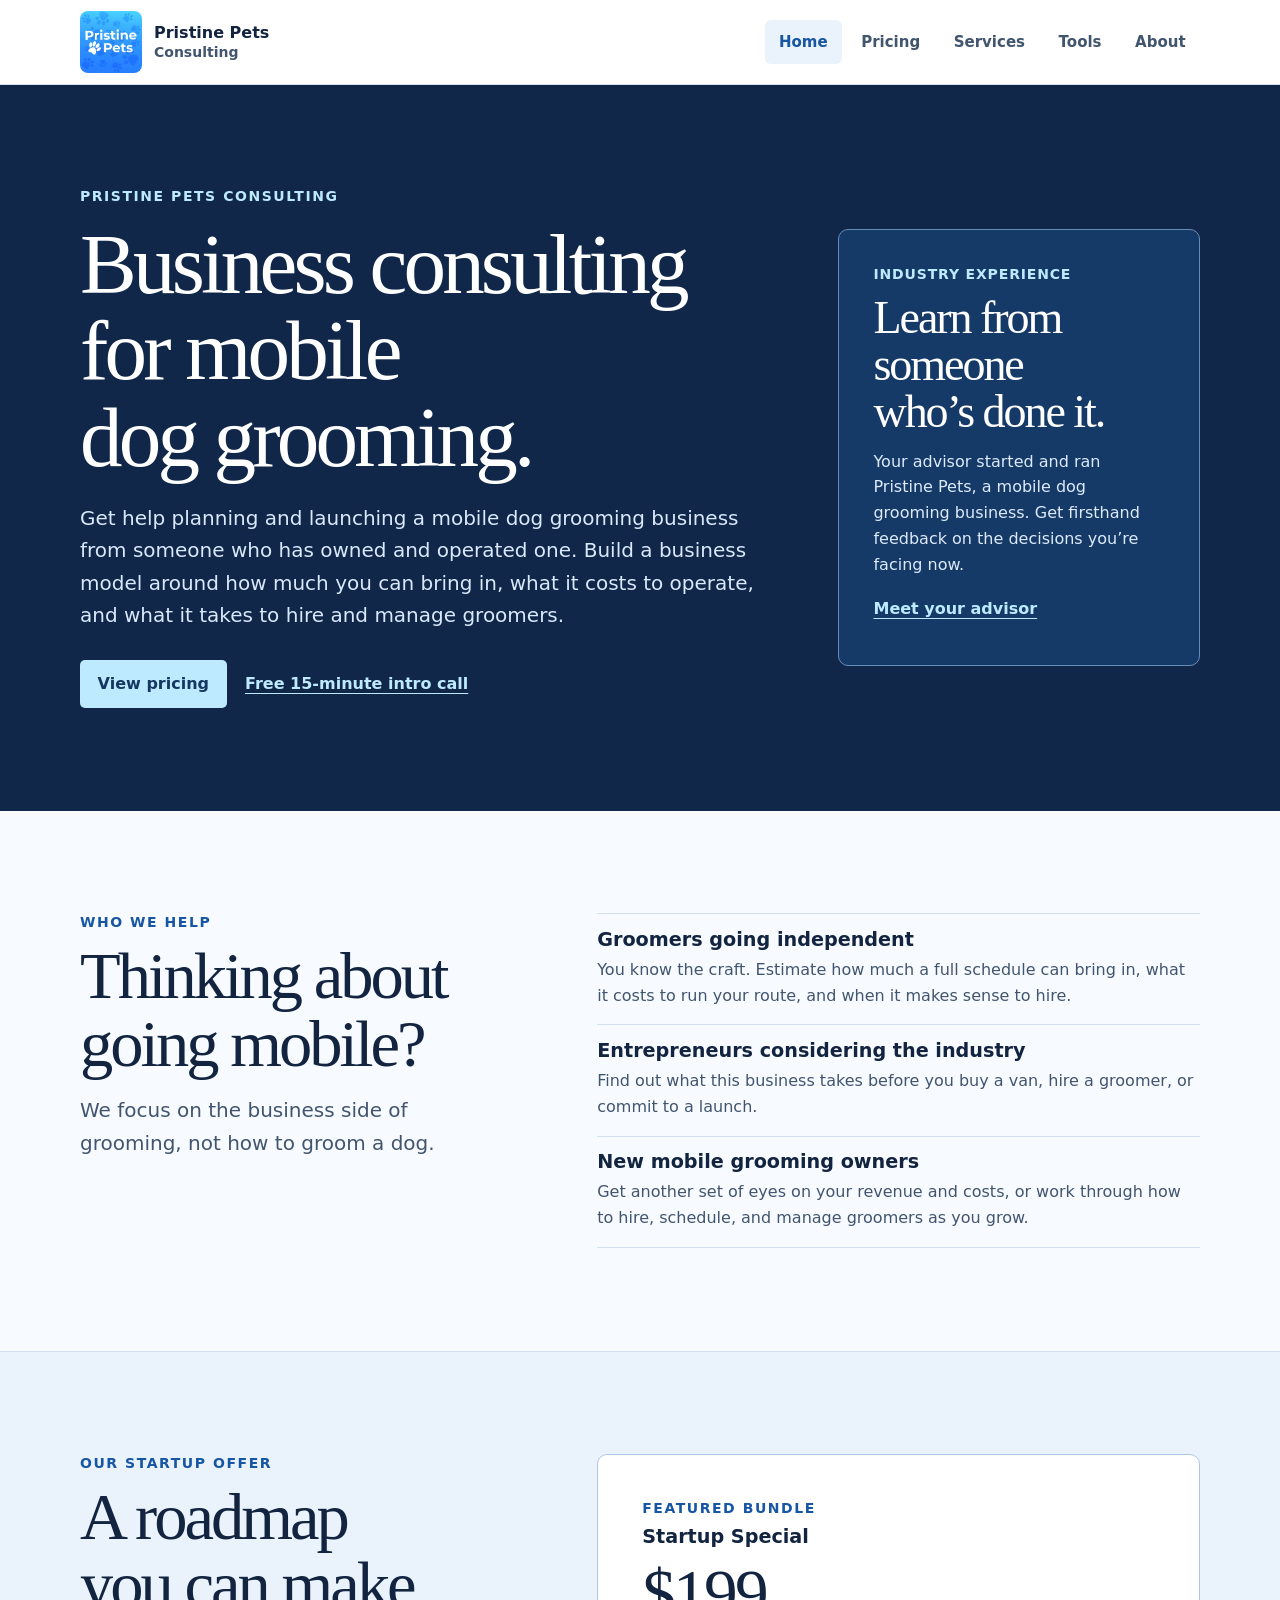
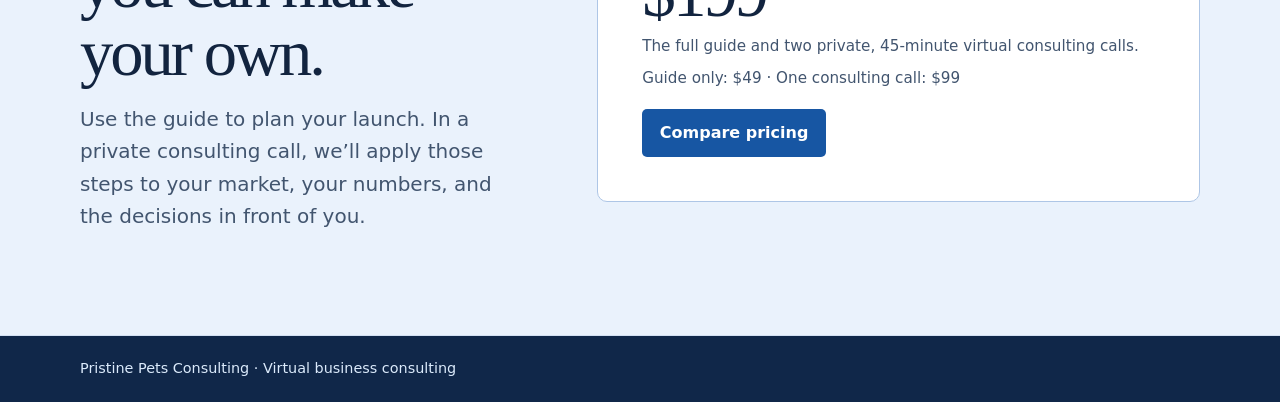
==== index.html @ 746ac5e0 "Publish Pristine Pets Consulting and preserve grooming archive" ====
<!doctype html>
<html lang="en"><head><meta charset="utf-8"><meta name="viewport" content="width=device-width, initial-scale=1"><title>Pristine Pets Consulting | Mobile Dog Grooming Business Consulting</title><meta name="description" content="Virtual business consulting for people starting a mobile dog grooming business. Get practical guidance from a former mobile grooming business owner and operator."><link rel="icon" href="./pristine-pets-logo.webp"><link rel="stylesheet" href="./consulting.css"></head>
<body><a class="skip" href="#main">Skip to content</a>
<header class="site-header"><div class="wrap header-inner"><a class="brand" href="./"><img class="mark" src="./pristine-pets-logo.webp" width="68" height="68" alt=""><span>Pristine Pets<small>Consulting</small></span></a>
<nav class="site-nav" aria-label="Main"><a href="./" aria-current="page">Home</a><a href="./pricing/">Pricing</a><a href="./business-services/">Services</a><a href="./business-tools/">Tools</a><a href="./about/">About</a></nav></div></header>
<main id="main">
<section class="hero"><div class="wrap hero-grid"><div>
<p class="eyebrow">Pristine Pets Consulting</p>
<h1>Business consulting for mobile dog grooming.</h1>
<p class="lede">Get help planning and launching a mobile dog grooming business from someone who has owned and operated one. Build a business model around how much you can bring in, what it costs to operate, and what it takes to hire and manage groomers.</p>
<div class="hero-actions"><a class="button" href="./pricing/">View pricing</a><a class="advisor-link intro-cta" href="./pricing/#intro-call">Free 15-minute intro call</a></div>
</div><aside class="aside" aria-labelledby="operator"><p class="eyebrow">Industry experience</p><h2 id="operator">Learn from someone who’s done it.</h2><p>Your advisor started and ran Pristine Pets, a mobile dog grooming business. Get firsthand feedback on the decisions you’re facing now.</p><a class="advisor-link" href="./about/">Meet your advisor</a></aside></div></section>
<section class="section"><div class="wrap grid"><div><p class="eyebrow">Who we help</p><h2>Thinking about going mobile?</h2><p class="lede">We focus on the business side of grooming, not how to groom a dog.</p></div>
<ul class="fit-list"><li><h3>Groomers going independent</h3><p>You know the craft. Estimate how much a full schedule can bring in, what it costs to run your route, and when it makes sense to hire.</p></li><li><h3>Entrepreneurs considering the industry</h3><p>Find out what this business takes before you buy a van, hire a groomer, or commit to a launch.</p></li><li><h3>New mobile grooming owners</h3><p>Get another set of eyes on your revenue and costs, or work through how to hire, schedule, and manage groomers as you grow.</p></li></ul></div></section>
<section class="section bordered"><div class="wrap grid"><div><p class="eyebrow">Our startup offer</p><h2>A roadmap you can make your own.</h2><p class="lede">Use the guide to plan your launch. In a private consulting call, we’ll apply those steps to your market, your numbers, and the decisions in front of you.</p></div>
<div class="offer"><p class="eyebrow">Featured bundle</p><h3>Startup Special</h3><strong class="price">$199</strong><p class="price-note">The full guide and two private, 45-minute virtual consulting calls.</p><p class="price-note tiny">Guide only: $49 · One consulting call: $99</p><a class="button" href="./pricing/">Compare pricing</a></div></div></section>
</main><footer class="foot"><div class="wrap"><p>Pristine Pets Consulting · Virtual business consulting</p></div></footer></body></html>
---- consulting.css ----
:root{color-scheme:light;--canvas:#f7faff;--white:#fff;--ink:#12243f;--sub:#42556f;--dark:#102749;--dark2:#163a68;--paper:#eaf2fc;--line:#d3e0f2;--accent:#1756a3;--mint:#bdeaff;--serif:Georgia,serif;--sans:system-ui,-apple-system,BlinkMacSystemFont,"Segoe UI",sans-serif}
*{box-sizing:border-box}body{margin:0;background:var(--canvas);color:var(--ink);font:1rem/1.62 var(--sans)}a{color:inherit}h1,h2,h3,p{margin:0}h1,h2{font:400 clamp(2.35rem,5.2vw,4.7rem)/1.02 var(--serif);letter-spacing:-.045em;text-wrap:balance}h1{font-size:clamp(3.15rem,6.65vw,6.15rem)}h3{font-size:1.2rem;line-height:1.3}.wrap{width:min(1120px,calc(100% - 64px));margin-inline:auto}.eyebrow{font-size:.875rem;line-height:1.35;font-weight:760;letter-spacing:.11em;text-transform:uppercase;color:var(--accent)}.lede{font-size:clamp(1.05rem,2vw,1.25rem);max-width:57ch;color:var(--sub)}.skip{position:absolute;left:1rem;top:-200px;background:white;padding:.5rem;z-index:5}.skip:focus{top:1rem}a:focus-visible,summary:focus-visible{outline:3px solid #8b561a;outline-offset:4px}.brand{display:inline-flex;align-items:center;gap:.75rem;text-decoration:none;font-weight:750;line-height:1.13}.brand small{display:block;margin-top:3px;font-size:.875rem;font-weight:550;color:var(--sub)}.mark{width:62px;height:62px;object-fit:contain;flex:none;border-radius:8px}.hero{background:var(--dark);color:var(--white);padding:clamp(3.7rem,8vw,7.3rem) 0}.hero-grid{display:grid;grid-template-columns:minmax(0,1.6fr) minmax(0,.85fr);align-items:center;gap:clamp(1.75rem,6vw,5.9rem)}.hero .eyebrow{color:var(--mint)}.hero h1{margin:.9rem 0 1.3rem}.hero .lede{color:#d9e8fa}.hero .button{margin-top:1.8rem}.button{display:inline-flex;min-height:48px;align-items:center;justify-content:center;padding:.65rem 1.1rem;border-radius:5px;text-decoration:none;font-weight:750;background:var(--accent);color:white}.button:hover{background:#104681}.hero .button{background:var(--mint);color:#153761}.hero .button:hover{background:#dff5ff}.aside{border:1px solid #668db9;padding:clamp(1.25rem,3vw,2.15rem);background:var(--dark2);border-radius:10px}.aside .eyebrow{letter-spacing:.06em}.aside h2{font-size:clamp(1.95rem,3.6vw,3.1rem);margin:.65rem 0 .85rem}.aside p:not(.eyebrow){color:#dceafa}.section{padding:clamp(3.6rem,8vw,6.6rem) 0}.section h2{margin:.65rem 0 1rem}.grid{display:grid;grid-template-columns:minmax(0,.83fr) minmax(0,1.17fr);gap:clamp(1.4rem,7vw,6.2rem);align-items:start}.bordered{background:var(--paper);border-block:1px solid var(--line)}.fit-list{list-style:none;margin:0;padding:0;border-top:1px solid var(--line)}.fit-list li{padding:.85rem 0 1rem;border-bottom:1px solid var(--line)}.fit-list p{color:var(--sub);margin-top:.25rem}.offer{padding:clamp(1.4rem,4vw,2.75rem);border:1px solid #aec6e6;border-radius:10px;background:var(--white)}.offer h3{margin:.45rem 0 .6rem}.offer p:not(.eyebrow){color:var(--sub)}.offer .button{margin-top:1.15rem}.price{font:400 clamp(2.5rem,6vw,4.2rem)/1 var(--serif);letter-spacing:-.04em}.price-note{margin-top:.45rem}.offer .price-note{font-size:.95rem}.hero .offer{color:var(--ink)}.hero .offer .eyebrow{color:var(--accent)}.feature{display:grid;grid-template-columns:minmax(0,.9fr) minmax(0,1.1fr);gap:clamp(1.1rem,5vw,4rem);border-top:1px solid var(--line);padding:1.8rem 0}.feature:first-of-type{margin-top:1.75rem}.feature p,.feature li{color:var(--sub)}.feature p+p{margin-top:.65rem}.feature ul{margin:.65rem 0 0;padding-left:1.2rem}.feature li+li{margin-top:.3rem}.small-add{border:1px solid var(--line);background:var(--paper);padding:1rem 1.25rem;border-radius:6px;color:var(--sub)}.small-add strong{color:var(--ink)}.tiny{font-size:.9rem}.foot{background:var(--dark);color:#dbeafb}.foot .wrap{display:flex;flex-wrap:wrap;justify-content:space-between;gap:.65rem 1.4rem;padding:1.35rem 0;font-size:.9rem}.foot a{text-underline-offset:.2em}.faq details{border-top:1px solid var(--line);padding:.8rem 0}.faq details:last-child{border-bottom:1px solid var(--line)}.faq summary{cursor:pointer;font-weight:720}.faq details p{color:var(--sub);margin-top:.35rem}.badge{display:inline-block;margin-top:1rem;padding:.55rem .7rem;background:var(--paper);color:#335578;border-radius:5px;font-weight:720;font-size:.9rem}
@media(max-width:760px){.wrap{width:calc(100% - 40px)}.hero-grid,.grid,.feature{grid-template-columns:1fr}.aside,.hero .offer{max-width:36rem}.feature{padding:1.35rem 0}}@media(max-width:440px){.wrap{width:calc(100% - 32px)}.hero h1{font-size:clamp(2.7rem,11vw,3.55rem)}}

.tiers{display:grid;grid-template-columns:repeat(3,minmax(0,1fr));gap:1rem;margin-top:1.85rem}.tier{padding:clamp(1.05rem,2.4vw,1.75rem)}.tier .price{font-size:clamp(2.5rem,4vw,3.4rem)}.tier-featured{border:2px solid #3473bd;background:#f5faff}.tier .price-note{margin-top:.75rem}@media(max-width:760px){.tiers{grid-template-columns:1fr}}@media(max-width:440px){.mark{width:54px;height:54px}}

.compact-hero{padding:clamp(2.9rem,6vw,5.2rem) 0}
.compact-hero h1{font-size:clamp(2.9rem,6vw,5.35rem)}
.advisor-link{display:inline-flex;align-items:center;min-height:44px;margin-top:.55rem;color:var(--mint);font-weight:720;text-underline-offset:.22em}
.advisor-link:hover{color:var(--white)}
.credentials{color:#dceafa;margin:.85rem 0 0;padding-left:1.2rem}
.credentials li+li{margin-top:.45rem}
.credentials li::marker{color:var(--mint)}
.story{max-width:63ch;color:var(--sub)}
.story p+p{margin-top:1rem}
.story .button{margin-top:1.45rem}
.sales-note{color:var(--sub);font-size:.9rem;margin-top:1rem}
.feature a{text-underline-offset:.18em}
.site-header{background:var(--white);border-bottom:1px solid var(--line)}
.header-inner{min-height:84px;display:flex;align-items:center;justify-content:space-between;gap:1.5rem}
.brand{flex:none}
.site-nav{display:flex;align-items:center;gap:.3rem}
.site-nav a{display:flex;min-height:44px;align-items:center;justify-content:center;padding:0 .9rem;border-radius:6px;white-space:nowrap;text-decoration:none;font-size:.9375rem;font-weight:680;color:var(--sub)}
.site-nav a:hover{background:var(--canvas);color:var(--accent)}
.site-nav a[aria-current="page"]{background:var(--paper);color:var(--accent);font-weight:760}
@media(max-width:680px){
  .header-inner{min-height:0;display:grid;grid-template-columns:minmax(0,1fr);gap:.65rem;padding-block:.7rem .5rem}
  .brand{justify-self:start}
  .site-nav{display:grid;grid-template-columns:repeat(5,minmax(0,1fr));gap:.16rem;border-top:1px solid var(--line);padding-top:.45rem}
  .site-nav a{padding:0 .12rem;font-size:.875rem}
}

.hero-actions{display:flex;align-items:center;flex-wrap:wrap;gap:.55rem 1.15rem;margin-top:1.8rem}
.hero-actions .button,.hero-actions .intro-cta{margin-top:0}
.intro-section{padding-bottom:0;scroll-margin-top:1.25rem}
.intro-panel{display:grid;grid-template-columns:minmax(0,1fr) minmax(0,1.14fr);gap:clamp(1.05rem,5vw,4rem);padding:clamp(1.3rem,4vw,2.6rem);border:1px solid var(--line);border-radius:10px;background:var(--paper)}
.intro-panel h2{margin-bottom:0;font-size:clamp(2rem,4vw,3.4rem)}
.intro-panel p:not(.eyebrow,.badge){color:var(--sub)}
.intro-panel p+p:not(.badge){margin-top:.65rem}
.intro-panel .badge{background:var(--white);border:1px solid var(--line)}
@media(max-width:680px){.intro-panel{grid-template-columns:1fr}}
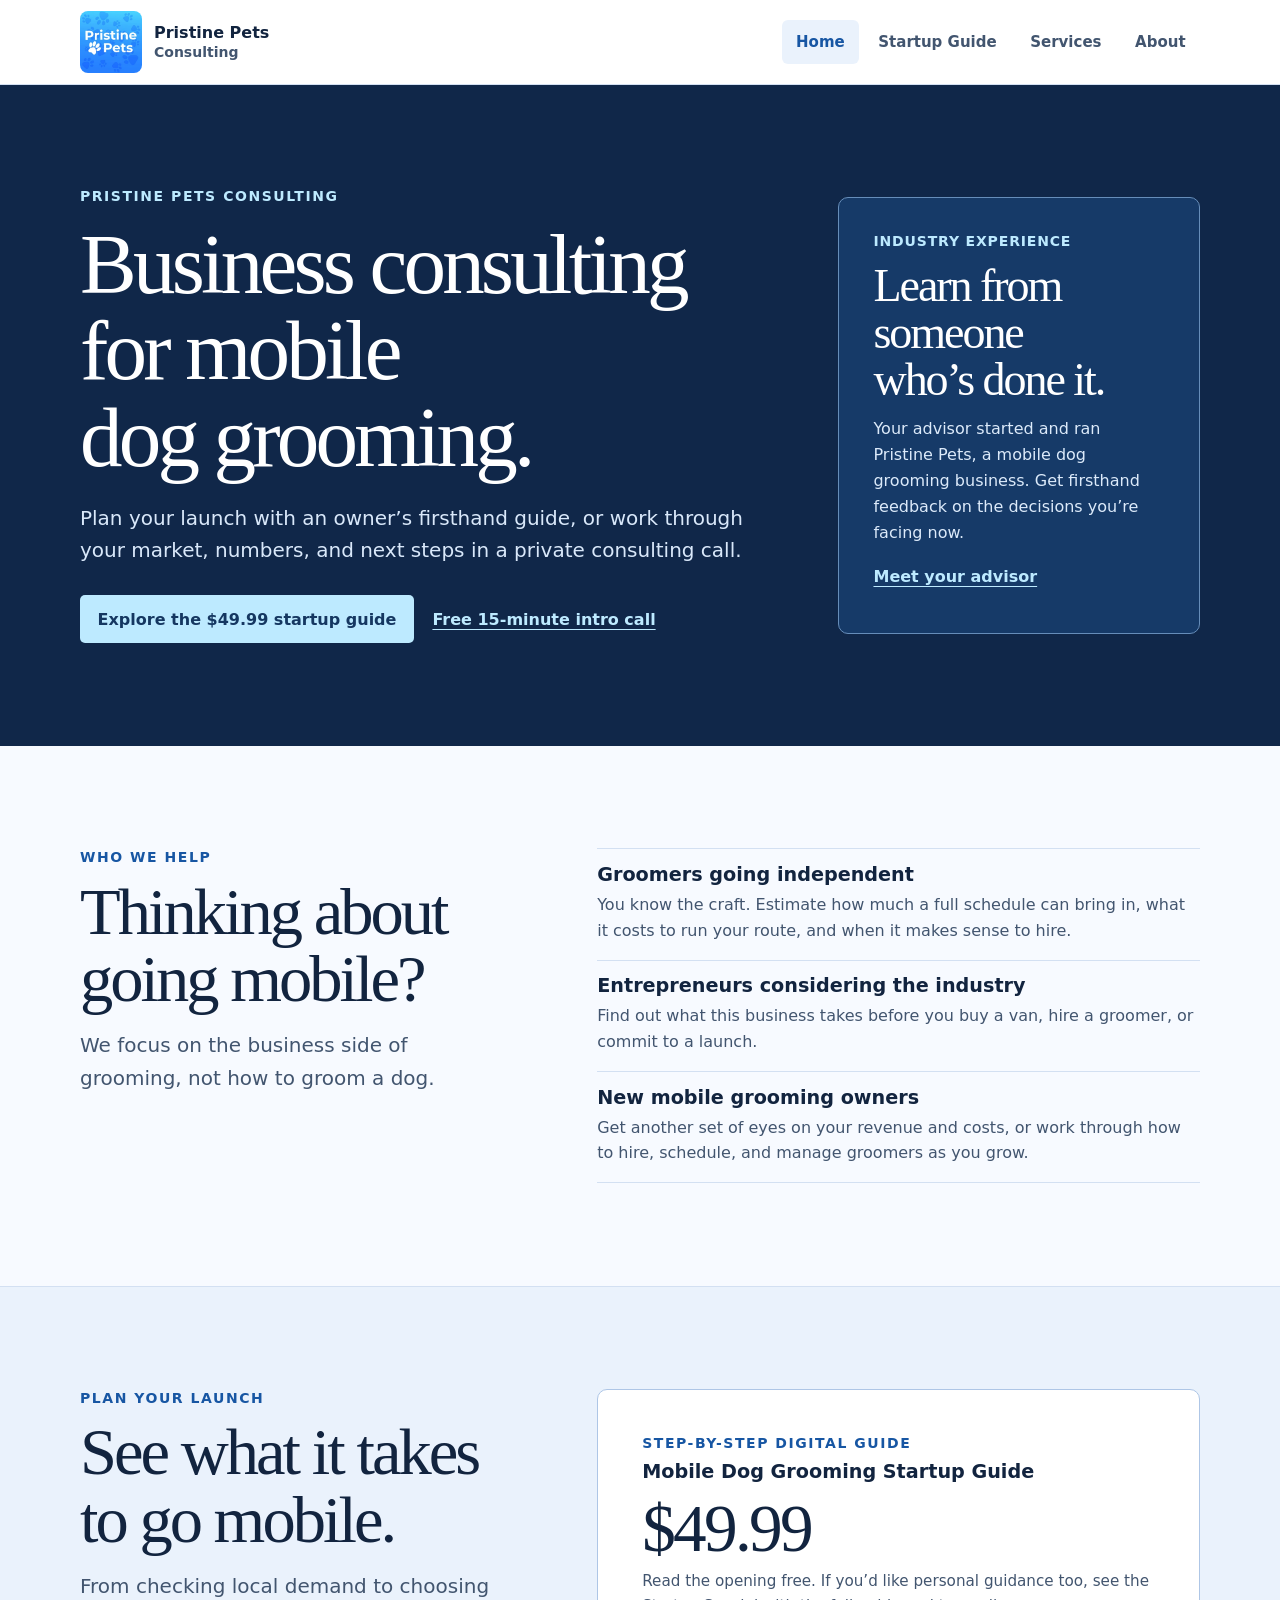
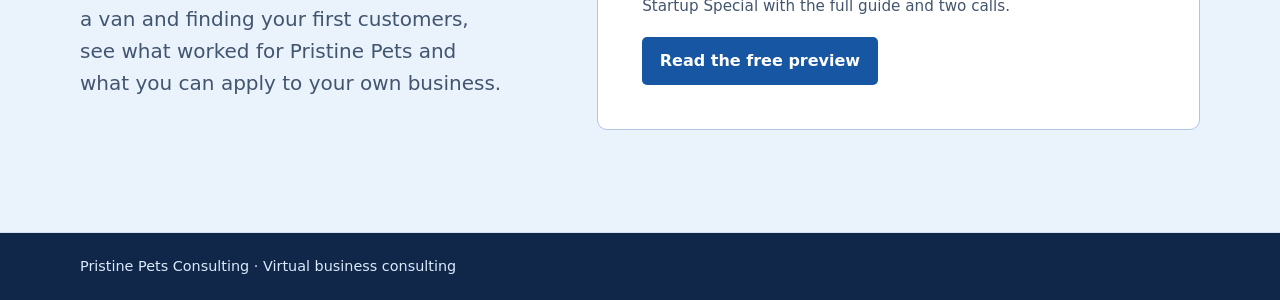
==== commit 7b4c2ce9: "Feature startup guide and free preview, move consulting to Services" ====
--- a/index.html
+++ b/index.html
@@ -1,17 +1,17 @@
 <!doctype html>
-<html lang="en"><head><meta charset="utf-8"><meta name="viewport" content="width=device-width, initial-scale=1"><title>Pristine Pets Consulting | Mobile Dog Grooming Business Consulting</title><meta name="description" content="Virtual business consulting for people starting a mobile dog grooming business. Get practical guidance from a former mobile grooming business owner and operator."><link rel="icon" href="./pristine-pets-logo.webp"><link rel="stylesheet" href="./consulting.css"></head>
+<html lang="en"><head><meta charset="utf-8"><meta name="viewport" content="width=device-width, initial-scale=1"><title>Pristine Pets Consulting | Mobile Dog Grooming Business Consulting</title><meta name="description" content="Plan a mobile dog grooming business with the $49.99 startup guide and virtual consulting from a former owner and operator."><link rel="icon" href="./pristine-pets-logo.webp"><link rel="stylesheet" href="./consulting.css"></head>
 <body><a class="skip" href="#main">Skip to content</a>
 <header class="site-header"><div class="wrap header-inner"><a class="brand" href="./"><img class="mark" src="./pristine-pets-logo.webp" width="68" height="68" alt=""><span>Pristine Pets<small>Consulting</small></span></a>
-<nav class="site-nav" aria-label="Main"><a href="./" aria-current="page">Home</a><a href="./pricing/">Pricing</a><a href="./business-services/">Services</a><a href="./business-tools/">Tools</a><a href="./about/">About</a></nav></div></header>
+<nav class="site-nav" aria-label="Main"><a href="./" aria-current="page">Home</a><a href="./startup-guide/">Startup Guide</a><a href="./business-services/">Services</a><a href="./about/">About</a></nav></div></header>
 <main id="main">
 <section class="hero"><div class="wrap hero-grid"><div>
 <p class="eyebrow">Pristine Pets Consulting</p>
 <h1>Business consulting for mobile dog grooming.</h1>
-<p class="lede">Get help planning and launching a mobile dog grooming business from someone who has owned and operated one. Build a business model around how much you can bring in, what it costs to operate, and what it takes to hire and manage groomers.</p>
-<div class="hero-actions"><a class="button" href="./pricing/">View pricing</a><a class="advisor-link intro-cta" href="./pricing/#intro-call">Free 15-minute intro call</a></div>
+<p class="lede">Plan your launch with an owner’s firsthand guide, or work through your market, numbers, and next steps in a private consulting call.</p>
+<div class="hero-actions"><a class="button" href="./startup-guide/">Explore the $49.99 startup guide</a><a class="advisor-link intro-cta" href="./business-services/#intro-call">Free 15-minute intro call</a></div>
 </div><aside class="aside" aria-labelledby="operator"><p class="eyebrow">Industry experience</p><h2 id="operator">Learn from someone who’s done it.</h2><p>Your advisor started and ran Pristine Pets, a mobile dog grooming business. Get firsthand feedback on the decisions you’re facing now.</p><a class="advisor-link" href="./about/">Meet your advisor</a></aside></div></section>
 <section class="section"><div class="wrap grid"><div><p class="eyebrow">Who we help</p><h2>Thinking about going mobile?</h2><p class="lede">We focus on the business side of grooming, not how to groom a dog.</p></div>
 <ul class="fit-list"><li><h3>Groomers going independent</h3><p>You know the craft. Estimate how much a full schedule can bring in, what it costs to run your route, and when it makes sense to hire.</p></li><li><h3>Entrepreneurs considering the industry</h3><p>Find out what this business takes before you buy a van, hire a groomer, or commit to a launch.</p></li><li><h3>New mobile grooming owners</h3><p>Get another set of eyes on your revenue and costs, or work through how to hire, schedule, and manage groomers as you grow.</p></li></ul></div></section>
-<section class="section bordered"><div class="wrap grid"><div><p class="eyebrow">Our startup offer</p><h2>A roadmap you can make your own.</h2><p class="lede">Use the guide to plan your launch. In a private consulting call, we’ll apply those steps to your market, your numbers, and the decisions in front of you.</p></div>
-<div class="offer"><p class="eyebrow">Featured bundle</p><h3>Startup Special</h3><strong class="price">$199</strong><p class="price-note">The full guide and two private, 45-minute virtual consulting calls.</p><p class="price-note tiny">Guide only: $49 · One consulting call: $99</p><a class="button" href="./pricing/">Compare pricing</a></div></div></section>
+<section class="section bordered"><div class="wrap grid"><div><p class="eyebrow">Plan your launch</p><h2>See what it takes to go mobile.</h2><p class="lede">From checking local demand to choosing a van and finding your first customers, see what worked for Pristine Pets and what you can apply to your own business.</p></div>
+<div class="offer"><p class="eyebrow">Step-by-step digital guide</p><h3>Mobile Dog Grooming Startup Guide</h3><strong class="price">$49.99</strong><p class="price-note">Read the opening free. If you’d like personal guidance too, see the Startup Special with the full guide and two calls.</p><a class="button" href="./startup-guide/#preview">Read the free preview</a></div></div></section>
 </main><footer class="foot"><div class="wrap"><p>Pristine Pets Consulting · Virtual business consulting</p></div></footer></body></html>
--- a/consulting.css
+++ b/consulting.css
@@ -26,7 +26,7 @@
 @media(max-width:680px){
   .header-inner{min-height:0;display:grid;grid-template-columns:minmax(0,1fr);gap:.65rem;padding-block:.7rem .5rem}
   .brand{justify-self:start}
-  .site-nav{display:grid;grid-template-columns:repeat(5,minmax(0,1fr));gap:.16rem;border-top:1px solid var(--line);padding-top:.45rem}
+  .site-nav{display:grid;grid-template-columns:minmax(0,1fr) minmax(0,1.6fr) minmax(0,1.05fr) minmax(0,1fr);gap:.16rem;border-top:1px solid var(--line);padding-top:.45rem}
   .site-nav a{padding:0 .12rem;font-size:.875rem}
 }
 
@@ -39,3 +39,14 @@
 .intro-panel p+p:not(.badge){margin-top:.65rem}
 .intro-panel .badge{background:var(--white);border:1px solid var(--line)}
 @media(max-width:680px){.intro-panel{grid-template-columns:1fr}}
+
+
+.guide-excerpt{max-width:72ch;margin-inline:auto;background:var(--white);border:1px solid var(--line);border-radius:10px;padding:clamp(1.35rem,5vw,3.1rem)}
+.guide-excerpt h2{margin-bottom:1.4rem}
+.guide-excerpt p:not(.eyebrow){font:clamp(1.0625rem,2vw,1.2rem)/1.75 var(--serif);color:var(--ink)}
+.guide-excerpt p+p:not(.eyebrow){margin-top:1em}
+.guide-steps{color:var(--ink);padding-left:1.5rem;margin:.2rem 0;columns:2;column-gap:3rem}
+.guide-steps li{break-inside:avoid;padding:.5rem .3rem;font-weight:650}
+.guide-steps li::marker{color:var(--accent);font-variant-numeric:tabular-nums}
+#preview,#startup-special,#consulting,#coming-soon{scroll-margin-top:1.2rem}
+@media(max-width:680px){.guide-steps{columns:1}}
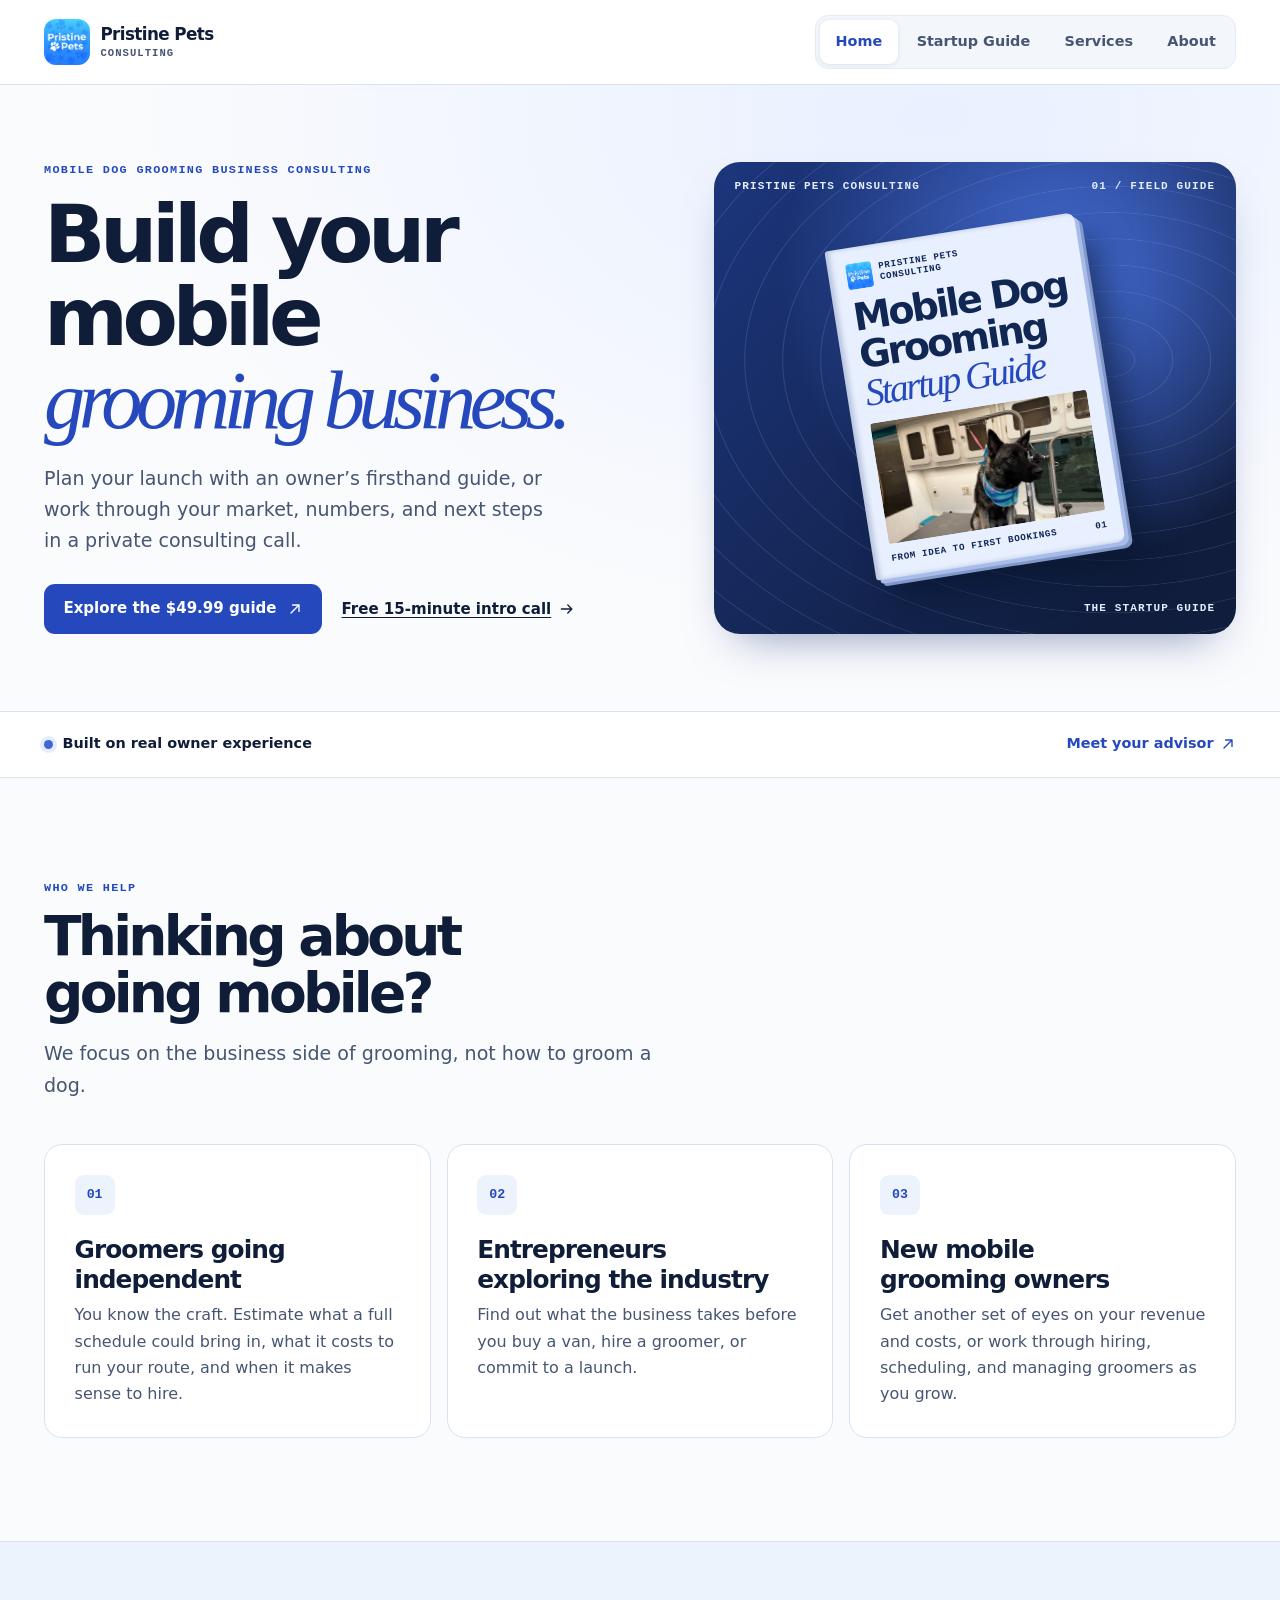
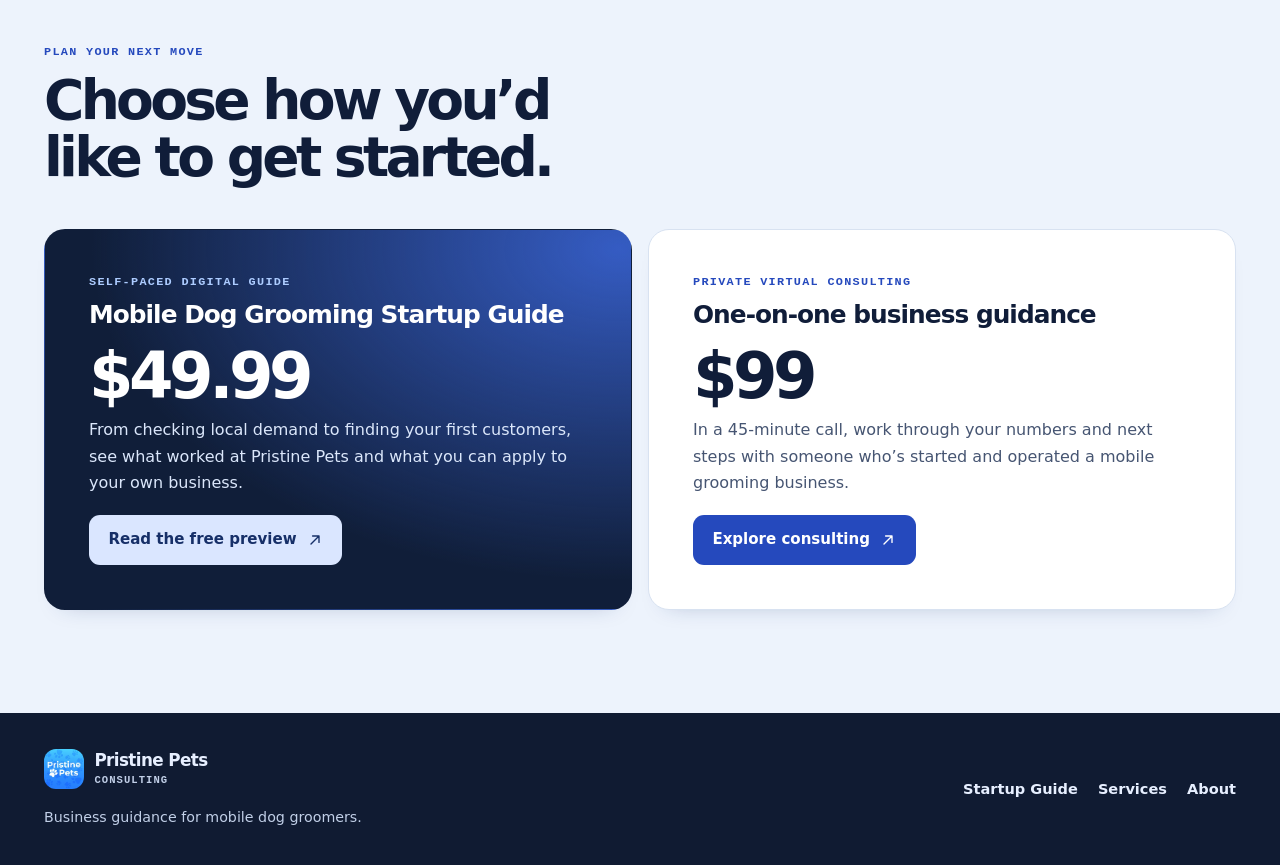
==== commit e00f9017: "Refresh Pristine Pets Consulting with an editorial visual design" ====
--- a/index.html
+++ b/index.html
@@ -1,17 +1,43 @@
 <!doctype html>
-<html lang="en"><head><meta charset="utf-8"><meta name="viewport" content="width=device-width, initial-scale=1"><title>Pristine Pets Consulting | Mobile Dog Grooming Business Consulting</title><meta name="description" content="Plan a mobile dog grooming business with the $49.99 startup guide and virtual consulting from a former owner and operator."><link rel="icon" href="./pristine-pets-logo.webp"><link rel="stylesheet" href="./consulting.css"></head>
-<body><a class="skip" href="#main">Skip to content</a>
-<header class="site-header"><div class="wrap header-inner"><a class="brand" href="./"><img class="mark" src="./pristine-pets-logo.webp" width="68" height="68" alt=""><span>Pristine Pets<small>Consulting</small></span></a>
+<html lang="en"><head><meta charset="utf-8"><meta name="viewport" content="width=device-width, initial-scale=1"><title>Pristine Pets Consulting | Mobile Dog Grooming Business Consulting</title><meta name="description" content="Plan a mobile dog grooming business with the $49.99 startup guide and virtual consulting from a former owner and operator."><link rel="icon" href="./pristine-pets-logo.webp"><link rel="stylesheet" href="./consulting.css?v=2"></head>
+<body class="page-home"><a class="skip" href="#main">Skip to content</a>
+<header class="site-header"><div class="wrap header-inner"><a class="brand" href="./"><img class="mark" src="./pristine-pets-logo.webp" width="48" height="48" alt=""><span>Pristine Pets<small>Consulting</small></span></a>
 <nav class="site-nav" aria-label="Main"><a href="./" aria-current="page">Home</a><a href="./startup-guide/">Startup Guide</a><a href="./business-services/">Services</a><a href="./about/">About</a></nav></div></header>
 <main id="main">
-<section class="hero"><div class="wrap hero-grid"><div>
-<p class="eyebrow">Pristine Pets Consulting</p>
-<h1>Business consulting for mobile dog grooming.</h1>
+<section class="hero home-hero"><div class="wrap hero-grid">
+<div class="hero-copy">
+<p class="eyebrow">Mobile dog grooming business consulting</p>
+<h1>Build your mobile <em>grooming business.</em></h1>
 <p class="lede">Plan your launch with an owner’s firsthand guide, or work through your market, numbers, and next steps in a private consulting call.</p>
-<div class="hero-actions"><a class="button" href="./startup-guide/">Explore the $49.99 startup guide</a><a class="advisor-link intro-cta" href="./business-services/#intro-call">Free 15-minute intro call</a></div>
-</div><aside class="aside" aria-labelledby="operator"><p class="eyebrow">Industry experience</p><h2 id="operator">Learn from someone who’s done it.</h2><p>Your advisor started and ran Pristine Pets, a mobile dog grooming business. Get firsthand feedback on the decisions you’re facing now.</p><a class="advisor-link" href="./about/">Meet your advisor</a></aside></div></section>
-<section class="section"><div class="wrap grid"><div><p class="eyebrow">Who we help</p><h2>Thinking about going mobile?</h2><p class="lede">We focus on the business side of grooming, not how to groom a dog.</p></div>
-<ul class="fit-list"><li><h3>Groomers going independent</h3><p>You know the craft. Estimate how much a full schedule can bring in, what it costs to run your route, and when it makes sense to hire.</p></li><li><h3>Entrepreneurs considering the industry</h3><p>Find out what this business takes before you buy a van, hire a groomer, or commit to a launch.</p></li><li><h3>New mobile grooming owners</h3><p>Get another set of eyes on your revenue and costs, or work through how to hire, schedule, and manage groomers as you grow.</p></li></ul></div></section>
-<section class="section bordered"><div class="wrap grid"><div><p class="eyebrow">Plan your launch</p><h2>See what it takes to go mobile.</h2><p class="lede">From checking local demand to choosing a van and finding your first customers, see what worked for Pristine Pets and what you can apply to your own business.</p></div>
-<div class="offer"><p class="eyebrow">Step-by-step digital guide</p><h3>Mobile Dog Grooming Startup Guide</h3><strong class="price">$49.99</strong><p class="price-note">Read the opening free. If you’d like personal guidance too, see the Startup Special with the full guide and two calls.</p><a class="button" href="./startup-guide/#preview">Read the free preview</a></div></div></section>
-</main><footer class="foot"><div class="wrap"><p>Pristine Pets Consulting · Virtual business consulting</p></div></footer></body></html>
+<div class="hero-actions"><a class="button" href="./startup-guide/">Explore the $49.99 guide <svg class="link-icon" width="16" height="16" viewBox="0 0 20 20" fill="none" stroke="currentColor" stroke-width="1.7" stroke-linecap="round" stroke-linejoin="round" aria-hidden="true"><path d="M5 15 15 5M7 5h8v8"/></svg></a><a class="advisor-link intro-cta" href="./business-services/#intro-call">Free 15-minute intro call <svg class="link-icon" width="16" height="16" viewBox="0 0 20 20" fill="none" stroke="currentColor" stroke-width="1.7" stroke-linecap="round" stroke-linejoin="round" aria-hidden="true"><path d="M3 10h13m-5-5 5 5-5 5"/></svg></a></div>
+</div>
+<div class="guide-stage" aria-hidden="true">
+  <div class="stage-meta"><span>PRISTINE PETS CONSULTING</span><span>01 / FIELD GUIDE</span></div>
+  <div class="book">
+    <div class="book-top"><img src="./pristine-pets-logo.webp" width="26" height="26" alt=""><span>PRISTINE PETS<br>CONSULTING</span></div>
+    <div class="book-title">Mobile Dog<br>Grooming<br><em>Startup Guide</em></div>
+    <img class="book-photo" src="./about/grooming-table.webp" width="900" height="675" fetchpriority="high" alt="">
+    <div class="book-bottom"><span>FROM IDEA TO FIRST BOOKINGS</span><span>01</span></div>
+  </div>
+  <span class="stage-index">THE STARTUP GUIDE</span>
+</div>
+</div></section>
+<div class="proof-bar"><div class="wrap proof-inner"><p><span class="proof-dot" aria-hidden="true"></span> Built on real owner experience</p><a href="./about/">Meet your advisor <svg class="link-icon" width="16" height="16" viewBox="0 0 20 20" fill="none" stroke="currentColor" stroke-width="1.7" stroke-linecap="round" stroke-linejoin="round" aria-hidden="true"><path d="M5 15 15 5M7 5h8v8"/></svg></a></div></div>
+<section class="section fit-section"><div class="wrap">
+<div class="section-heading"><p class="eyebrow">Who we help</p><h2>Thinking about going mobile?</h2><p class="lede">We focus on the business side of grooming, not how to groom a dog.</p></div>
+<ul class="fit-list fit-cards">
+<li><div class="card-index" aria-hidden="true">01</div><h3>Groomers going independent</h3><p>You know the craft. Estimate what a full schedule could bring in, what it costs to run your route, and when it makes sense to hire.</p></li>
+<li><div class="card-index" aria-hidden="true">02</div><h3>Entrepreneurs exploring the industry</h3><p>Find out what the business takes before you buy a van, hire a groomer, or commit to a launch.</p></li>
+<li><div class="card-index" aria-hidden="true">03</div><h3>New mobile grooming owners</h3><p>Get another set of eyes on your revenue and costs, or work through hiring, scheduling, and managing groomers as you grow.</p></li>
+</ul></div></section>
+<section class="section home-options" aria-labelledby="next-step"><div class="wrap">
+<div class="section-heading"><p class="eyebrow">Plan your next move</p><h2 id="next-step">Choose how you’d like to get started.</h2></div>
+<div class="option-grid">
+<article class="offer home-guide"><p class="eyebrow">Self-paced digital guide</p><h3>Mobile Dog Grooming Startup Guide</h3><strong class="price">$49.99</strong><p class="price-note">From checking local demand to finding your first customers, see what worked at Pristine Pets and what you can apply to your own business.</p><a class="button" href="./startup-guide/#preview">Read the free preview <svg class="link-icon" width="16" height="16" viewBox="0 0 20 20" fill="none" stroke="currentColor" stroke-width="1.7" stroke-linecap="round" stroke-linejoin="round" aria-hidden="true"><path d="M5 15 15 5M7 5h8v8"/></svg></a></article>
+<article class="offer home-call"><p class="eyebrow">Private virtual consulting</p><h3>One-on-one business guidance</h3><strong class="price">$99</strong><p class="price-note">In a 45-minute call, work through your numbers and next steps with someone who’s started and operated a mobile grooming business.</p><a class="button" href="./business-services/#consulting">Explore consulting <svg class="link-icon" width="16" height="16" viewBox="0 0 20 20" fill="none" stroke="currentColor" stroke-width="1.7" stroke-linecap="round" stroke-linejoin="round" aria-hidden="true"><path d="M5 15 15 5M7 5h8v8"/></svg></a></article>
+</div>
+</div></section>
+</main><footer class="foot"><div class="wrap footer-inner">
+<div><a class="brand" href="./"><img class="mark" src="./pristine-pets-logo.webp" width="40" height="40" alt=""><span>Pristine Pets<small>Consulting</small></span></a><p>Business guidance for mobile dog groomers.</p></div>
+<nav aria-label="Footer"><a href="./startup-guide/">Startup Guide</a><a href="./business-services/">Services</a><a href="./about/">About</a></nav>
+</div></footer></body></html>
--- a/consulting.css
+++ b/consulting.css
@@ -1,52 +1,227 @@
-:root{color-scheme:light;--canvas:#f7faff;--white:#fff;--ink:#12243f;--sub:#42556f;--dark:#102749;--dark2:#163a68;--paper:#eaf2fc;--line:#d3e0f2;--accent:#1756a3;--mint:#bdeaff;--serif:Georgia,serif;--sans:system-ui,-apple-system,BlinkMacSystemFont,"Segoe UI",sans-serif}
-*{box-sizing:border-box}body{margin:0;background:var(--canvas);color:var(--ink);font:1rem/1.62 var(--sans)}a{color:inherit}h1,h2,h3,p{margin:0}h1,h2{font:400 clamp(2.35rem,5.2vw,4.7rem)/1.02 var(--serif);letter-spacing:-.045em;text-wrap:balance}h1{font-size:clamp(3.15rem,6.65vw,6.15rem)}h3{font-size:1.2rem;line-height:1.3}.wrap{width:min(1120px,calc(100% - 64px));margin-inline:auto}.eyebrow{font-size:.875rem;line-height:1.35;font-weight:760;letter-spacing:.11em;text-transform:uppercase;color:var(--accent)}.lede{font-size:clamp(1.05rem,2vw,1.25rem);max-width:57ch;color:var(--sub)}.skip{position:absolute;left:1rem;top:-200px;background:white;padding:.5rem;z-index:5}.skip:focus{top:1rem}a:focus-visible,summary:focus-visible{outline:3px solid #8b561a;outline-offset:4px}.brand{display:inline-flex;align-items:center;gap:.75rem;text-decoration:none;font-weight:750;line-height:1.13}.brand small{display:block;margin-top:3px;font-size:.875rem;font-weight:550;color:var(--sub)}.mark{width:62px;height:62px;object-fit:contain;flex:none;border-radius:8px}.hero{background:var(--dark);color:var(--white);padding:clamp(3.7rem,8vw,7.3rem) 0}.hero-grid{display:grid;grid-template-columns:minmax(0,1.6fr) minmax(0,.85fr);align-items:center;gap:clamp(1.75rem,6vw,5.9rem)}.hero .eyebrow{color:var(--mint)}.hero h1{margin:.9rem 0 1.3rem}.hero .lede{color:#d9e8fa}.hero .button{margin-top:1.8rem}.button{display:inline-flex;min-height:48px;align-items:center;justify-content:center;padding:.65rem 1.1rem;border-radius:5px;text-decoration:none;font-weight:750;background:var(--accent);color:white}.button:hover{background:#104681}.hero .button{background:var(--mint);color:#153761}.hero .button:hover{background:#dff5ff}.aside{border:1px solid #668db9;padding:clamp(1.25rem,3vw,2.15rem);background:var(--dark2);border-radius:10px}.aside .eyebrow{letter-spacing:.06em}.aside h2{font-size:clamp(1.95rem,3.6vw,3.1rem);margin:.65rem 0 .85rem}.aside p:not(.eyebrow){color:#dceafa}.section{padding:clamp(3.6rem,8vw,6.6rem) 0}.section h2{margin:.65rem 0 1rem}.grid{display:grid;grid-template-columns:minmax(0,.83fr) minmax(0,1.17fr);gap:clamp(1.4rem,7vw,6.2rem);align-items:start}.bordered{background:var(--paper);border-block:1px solid var(--line)}.fit-list{list-style:none;margin:0;padding:0;border-top:1px solid var(--line)}.fit-list li{padding:.85rem 0 1rem;border-bottom:1px solid var(--line)}.fit-list p{color:var(--sub);margin-top:.25rem}.offer{padding:clamp(1.4rem,4vw,2.75rem);border:1px solid #aec6e6;border-radius:10px;background:var(--white)}.offer h3{margin:.45rem 0 .6rem}.offer p:not(.eyebrow){color:var(--sub)}.offer .button{margin-top:1.15rem}.price{font:400 clamp(2.5rem,6vw,4.2rem)/1 var(--serif);letter-spacing:-.04em}.price-note{margin-top:.45rem}.offer .price-note{font-size:.95rem}.hero .offer{color:var(--ink)}.hero .offer .eyebrow{color:var(--accent)}.feature{display:grid;grid-template-columns:minmax(0,.9fr) minmax(0,1.1fr);gap:clamp(1.1rem,5vw,4rem);border-top:1px solid var(--line);padding:1.8rem 0}.feature:first-of-type{margin-top:1.75rem}.feature p,.feature li{color:var(--sub)}.feature p+p{margin-top:.65rem}.feature ul{margin:.65rem 0 0;padding-left:1.2rem}.feature li+li{margin-top:.3rem}.small-add{border:1px solid var(--line);background:var(--paper);padding:1rem 1.25rem;border-radius:6px;color:var(--sub)}.small-add strong{color:var(--ink)}.tiny{font-size:.9rem}.foot{background:var(--dark);color:#dbeafb}.foot .wrap{display:flex;flex-wrap:wrap;justify-content:space-between;gap:.65rem 1.4rem;padding:1.35rem 0;font-size:.9rem}.foot a{text-underline-offset:.2em}.faq details{border-top:1px solid var(--line);padding:.8rem 0}.faq details:last-child{border-bottom:1px solid var(--line)}.faq summary{cursor:pointer;font-weight:720}.faq details p{color:var(--sub);margin-top:.35rem}.badge{display:inline-block;margin-top:1rem;padding:.55rem .7rem;background:var(--paper);color:#335578;border-radius:5px;font-weight:720;font-size:.9rem}
-@media(max-width:760px){.wrap{width:calc(100% - 40px)}.hero-grid,.grid,.feature{grid-template-columns:1fr}.aside,.hero .offer{max-width:36rem}.feature{padding:1.35rem 0}}@media(max-width:440px){.wrap{width:calc(100% - 32px)}.hero h1{font-size:clamp(2.7rem,11vw,3.55rem)}}
-
-.tiers{display:grid;grid-template-columns:repeat(3,minmax(0,1fr));gap:1rem;margin-top:1.85rem}.tier{padding:clamp(1.05rem,2.4vw,1.75rem)}.tier .price{font-size:clamp(2.5rem,4vw,3.4rem)}.tier-featured{border:2px solid #3473bd;background:#f5faff}.tier .price-note{margin-top:.75rem}@media(max-width:760px){.tiers{grid-template-columns:1fr}}@media(max-width:440px){.mark{width:54px;height:54px}}
-
-.compact-hero{padding:clamp(2.9rem,6vw,5.2rem) 0}
-.compact-hero h1{font-size:clamp(2.9rem,6vw,5.35rem)}
-.advisor-link{display:inline-flex;align-items:center;min-height:44px;margin-top:.55rem;color:var(--mint);font-weight:720;text-underline-offset:.22em}
-.advisor-link:hover{color:var(--white)}
-.credentials{color:#dceafa;margin:.85rem 0 0;padding-left:1.2rem}
-.credentials li+li{margin-top:.45rem}
-.credentials li::marker{color:var(--mint)}
-.story{max-width:63ch;color:var(--sub)}
-.story p+p{margin-top:1rem}
-.story .button{margin-top:1.45rem}
-.sales-note{color:var(--sub);font-size:.9rem;margin-top:1rem}
-.feature a{text-underline-offset:.18em}
-.site-header{background:var(--white);border-bottom:1px solid var(--line)}
-.header-inner{min-height:84px;display:flex;align-items:center;justify-content:space-between;gap:1.5rem}
-.brand{flex:none}
-.site-nav{display:flex;align-items:center;gap:.3rem}
-.site-nav a{display:flex;min-height:44px;align-items:center;justify-content:center;padding:0 .9rem;border-radius:6px;white-space:nowrap;text-decoration:none;font-size:.9375rem;font-weight:680;color:var(--sub)}
-.site-nav a:hover{background:var(--canvas);color:var(--accent)}
-.site-nav a[aria-current="page"]{background:var(--paper);color:var(--accent);font-weight:760}
-@media(max-width:680px){
-  .header-inner{min-height:0;display:grid;grid-template-columns:minmax(0,1fr);gap:.65rem;padding-block:.7rem .5rem}
-  .brand{justify-self:start}
-  .site-nav{display:grid;grid-template-columns:minmax(0,1fr) minmax(0,1.6fr) minmax(0,1.05fr) minmax(0,1fr);gap:.16rem;border-top:1px solid var(--line);padding-top:.45rem}
-  .site-nav a{padding:0 .12rem;font-size:.875rem}
-}
-
-.hero-actions{display:flex;align-items:center;flex-wrap:wrap;gap:.55rem 1.15rem;margin-top:1.8rem}
-.hero-actions .button,.hero-actions .intro-cta{margin-top:0}
-.intro-section{padding-bottom:0;scroll-margin-top:1.25rem}
-.intro-panel{display:grid;grid-template-columns:minmax(0,1fr) minmax(0,1.14fr);gap:clamp(1.05rem,5vw,4rem);padding:clamp(1.3rem,4vw,2.6rem);border:1px solid var(--line);border-radius:10px;background:var(--paper)}
-.intro-panel h2{margin-bottom:0;font-size:clamp(2rem,4vw,3.4rem)}
-.intro-panel p:not(.eyebrow,.badge){color:var(--sub)}
-.intro-panel p+p:not(.badge){margin-top:.65rem}
-.intro-panel .badge{background:var(--white);border:1px solid var(--line)}
-@media(max-width:680px){.intro-panel{grid-template-columns:1fr}}
-
-
-.guide-excerpt{max-width:72ch;margin-inline:auto;background:var(--white);border:1px solid var(--line);border-radius:10px;padding:clamp(1.35rem,5vw,3.1rem)}
-.guide-excerpt h2{margin-bottom:1.4rem}
-.guide-excerpt p:not(.eyebrow){font:clamp(1.0625rem,2vw,1.2rem)/1.75 var(--serif);color:var(--ink)}
-.guide-excerpt p+p:not(.eyebrow){margin-top:1em}
-.guide-steps{color:var(--ink);padding-left:1.5rem;margin:.2rem 0;columns:2;column-gap:3rem}
-.guide-steps li{break-inside:avoid;padding:.5rem .3rem;font-weight:650}
-.guide-steps li::marker{color:var(--accent);font-variant-numeric:tabular-nums}
-#preview,#startup-special,#consulting,#coming-soon{scroll-margin-top:1.2rem}
-@media(max-width:680px){.guide-steps{columns:1}}
+:root {
+  color-scheme: light;
+  --canvas: #fafbfd;
+  --white: #fff;
+  --ink: #101d39;
+  --sub: #465572;
+  --dark: #101e39;
+  --paper: #edf3fc;
+  --line: #d8e2f1;
+  --accent: #2549bd;
+  --ice: #adccff;
+  --serif: Georgia, "Times New Roman", serif;
+  --sans: system-ui, -apple-system, BlinkMacSystemFont, "Segoe UI", sans-serif;
+  --mono: ui-monospace, "SFMono-Regular", Consolas, monospace;
+}
+*, *::before, *::after { box-sizing: border-box; }
+body { margin: 0; background: var(--canvas); color: var(--ink); font: 1rem/1.65 var(--sans); }
+a { color: inherit; text-underline-offset: .2em; }
+h1, h2, h3, p { margin: 0; }
+h1, h2, h3 { text-wrap: balance; }
+h1, h2 { font-weight: 720; letter-spacing: -.068em; line-height: 1.04; }
+h1 { font-size: clamp(2.6rem, 5.7vw, 5.85rem); }
+h2 { font-size: clamp(2.1rem, 4.3vw, 4.15rem); }
+h3 { font-size: clamp(1.25rem, 2vw, 1.55rem); font-weight: 720; letter-spacing: -.039em; line-height: 1.2; }
+.wrap { width: min(1216px, calc(100% - 88px)); margin-inline: auto; }
+.eyebrow { font: 700 .74rem/1.45 var(--mono); letter-spacing: .11em; text-transform: uppercase; color: var(--accent); }
+.lede { font-size: clamp(1.045rem, 1.7vw, 1.19rem); max-width: 53ch; color: var(--sub); }
+.skip { position: absolute; inset: auto auto auto 1rem; top: -200px; background: white; padding: .55rem 1rem; z-index: 3; }
+.skip:focus { top: 1rem; }
+a:focus-visible { outline: 3px solid #b85b1a; outline-offset: 5px; }
+
+.site-header { background: var(--white); border-bottom: 1px solid var(--line); }
+.header-inner { min-height: 84px; display: flex; align-items: center; justify-content: space-between; gap: 1.5rem; }
+.brand { display: inline-flex; align-items: center; gap: .65rem; text-decoration: none; font-size: 1.05rem; font-weight: 790; letter-spacing: -.035em; line-height: 1.12; flex: none; }
+.brand small { display: block; margin-top: 4px; font: 650 .66rem/1.15 var(--mono); letter-spacing: .1em; text-transform: uppercase; color: var(--sub); }
+.mark { width: 46px; height: 46px; object-fit: contain; flex: none; border-radius: 12px; }
+.site-nav { display: flex; align-items: center; gap: .23rem; padding: .24rem; background: #f3f6fb; border: 1px solid #e5ebf5; border-radius: 13px; }
+.site-nav a { display: flex; min-height: 44px; align-items: center; justify-content: center; padding: 0 .96rem; border-radius: 9px; white-space: nowrap; text-decoration: none; font-size: .9rem; font-weight: 670; color: var(--sub); }
+.site-nav a:hover { background: #e8effd; color: var(--accent); }
+.site-nav a[aria-current="page"] { background: var(--white); color: var(--accent); font-weight: 760; box-shadow: 0 1px 4px #2139681c; }
+
+.hero { background: var(--dark); color: var(--white); position: relative; }
+.compact-hero {
+  padding: clamp(3.7rem, 7.4vw, 6.85rem) 0;
+  background:
+    radial-gradient(ellipse at 88% 22%, #2c51a7 0%, transparent 58%),
+    repeating-linear-gradient(128deg, #adcaff10 0 1px, transparent 1px 32px),
+    #101e39;
+}
+.hero-grid { display: grid; grid-template-columns: minmax(0, 1.45fr) minmax(0, .83fr); align-items: center; gap: clamp(1.85rem, 6vw, 5.75rem); }
+.hero .eyebrow { color: var(--ice); }
+.hero h1 { margin: .85rem 0 1.3rem; }
+.hero .lede { color: #dbe7fb; }
+.hero .button { margin-top: 1.65rem; background: #cfdeff; color: #12234a; }
+.hero .button:hover { background: white; }
+.compact-hero h1 { font-size: clamp(2.85rem, 5.7vw, 5.6rem); }
+.button { display: inline-flex; gap: .65rem; min-height: 50px; align-items: center; justify-content: center; padding: .65rem 1.15rem; border: 1px solid transparent; border-radius: 11px; text-decoration: none; font-weight: 730; font-size: .94rem; line-height: 1.3; background: var(--accent); color: white; transition: background .18s ease, box-shadow .18s ease, transform .18s ease; }
+.button:hover { background: #193691; box-shadow: 0 5px 18px #142b6a29; transform: translateY(-2px); }
+.link-icon { flex: none; }
+.advisor-link { display: inline-flex; align-items: center; gap: .5rem; min-height: 44px; color: #dbe8ff; font-size: .94rem; font-weight: 720; }
+.advisor-link:hover { color: white; }
+.hero-actions { display: flex; align-items: center; flex-wrap: wrap; gap: .55rem 1.2rem; margin-top: 1.7rem; }
+.hero-actions .button { margin-top: 0; }
+.aside { padding: clamp(1.25rem, 3vw, 2.15rem); border: 1px solid #a2c2ff4c; background: #10234db8; border-radius: 21px; box-shadow: 0 14px 34px #07163226; }
+.aside h2 { font-size: clamp(1.85rem, 3vw, 2.6rem); margin: .45rem 0 .65rem; }
+.aside p:not(.eyebrow,.badge), .credentials { color: #dfeaff; }
+.aside .badge { color: #dbe8ff; background: #223a6d; }
+.price-aside h2 { font-size: clamp(3rem, 5.5vw, 4.8rem); font-variant-numeric: tabular-nums; }
+
+.home-hero { color: var(--ink); padding: clamp(2.65rem, 6vw, 5rem) 0; background: radial-gradient(ellipse at 73% 5%, #e9f0ff 0%, transparent 62%), var(--canvas); }
+.home-hero .hero-grid { grid-template-columns: minmax(0, 1.16fr) minmax(0, 1fr); gap: clamp(1.75rem, 5vw, 5rem); }
+.home-hero .eyebrow { color: var(--accent); }
+.home-hero h1 { text-wrap: initial; font-size: clamp(3.05rem, 6.3vw, 6.25rem); }
+.home-hero h1 em { display: block; color: var(--accent); font: italic 400 1.02em/.99 var(--serif); letter-spacing: -.078em; padding-right: .06em; }
+.home-hero .lede { color: var(--sub); max-width: 43ch; }
+.home-hero .button { background: var(--accent); color: white; }
+.home-hero .button:hover { background: #193691; }
+.home-hero .advisor-link { color: var(--ink); }
+.home-hero .advisor-link:hover { color: var(--accent); }
+.guide-stage {
+  min-width: 0; position: relative; isolation: isolate; overflow: hidden; display: grid; place-items: center;
+  padding: 3.3rem 1.2rem 3.5rem; min-height: 26rem; height: 100%;
+  color: #e4edff; border-radius: 26px; box-shadow: 0 22px 48px -24px #102c778c;
+  background: radial-gradient(ellipse at 67% 24%, #476fda, transparent 57%), linear-gradient(132deg,#1c367d,#101d3d 84%);
+}
+.guide-stage::before { content: ""; position: absolute; inset: 0; z-index: -1; background: repeating-radial-gradient(ellipse at 76% 42%, transparent 0 23px, #c5d7ff26 24px, transparent 25px 38px); }
+.stage-meta, .stage-index { font: 650 clamp(.51rem, 1.03vw, .69rem)/1.1 var(--mono); letter-spacing: .10em; position: absolute; }
+.stage-meta { inset: 1.15rem 1.3rem auto; display: flex; justify-content: space-between; gap: .6rem; }
+.stage-index { bottom: 1.22rem; right: 1.3rem; }
+.book {
+  position: relative; width: min(62%, 252px); padding: 1rem .94rem .85rem 1.14rem; color: #102754;
+  background: #e8effe; border-radius: 3px 8px 8px 3px;
+  box-shadow: inset 4px 0 5px #0b2a6b36, 4px 4px #a8bce9, 7px 7px #8198c8, 18px 25px 34px #05122895;
+  transform: rotate(-9deg);
+}
+.book-top { display: flex; align-items: center; gap: .42rem; }
+.book-top img { border-radius: 4px; }
+.book-top span, .book-bottom { font: 780 clamp(.40rem, .72vw, .58rem)/1.18 var(--mono); letter-spacing: .075em; }
+.book-title { margin: .64rem 0 .76rem; font-size: clamp(1.23rem, 3vw, 2.38rem); font-weight: 770; line-height: .99; letter-spacing: -.068em; }
+.book-title em { font: italic 400 1em/.98 var(--serif); color: var(--accent); }
+.book-photo { display: block; width: 100%; height: auto; aspect-ratio: 1.8; object-fit: cover; object-position: 52% 44%; border-radius: 3px; }
+.book-bottom { margin-top: .62rem; display: flex; justify-content: space-between; gap: .25rem; }
+.proof-bar { background: white; border-block: 1px solid var(--line); }
+.proof-inner { min-height: 65px; display: flex; justify-content: space-between; align-items: center; gap: .55rem 1rem; font-size: .9rem; font-weight: 730; }
+.proof-inner p { display: flex; align-items: center; gap: .6rem; }
+.proof-dot { width: .56rem; height: .56rem; flex: none; border-radius: 50%; background: #4068d5; box-shadow: 0 0 0 4px #e5edff; }
+.proof-inner a { color: var(--accent); min-height: 44px; display: inline-flex; align-items: center; gap: .4rem; text-decoration: none; }
+.proof-inner a:hover { text-decoration: underline; }
+
+.section { padding: clamp(3.75rem, 8vw, 7.1rem) 0; }
+.section h2 { margin: .65rem 0 1rem; }
+.section-heading { max-width: 45rem; margin-bottom: clamp(1.45rem, 4vw, 2.7rem); }
+.grid { display: grid; grid-template-columns: minmax(0, .94fr) minmax(0, 1.06fr); gap: clamp(1.75rem, 7vw, 6.2rem); align-items: start; }
+.bordered { background: #eaf0fc; border-block: 1px solid var(--line); }
+.fit-list { list-style: none; margin: 0; padding: 0; display: grid; gap: 1rem; }
+.fit-cards { grid-template-columns: repeat(3, minmax(0,1fr)); }
+.fit-list li { padding: clamp(1.2rem, 2.5vw, 1.85rem); border: 1px solid var(--line); border-radius: 18px; background: white; }
+.fit-list p { color: var(--sub); margin-top: .5rem; }
+.card-index { display: grid; place-items: center; width: 2.5rem; height: 2.5rem; margin-bottom: 1.25rem; border-radius: 9px; color: var(--accent); background: var(--paper); font: 700 .83rem/1 var(--mono); }
+.service-cards li { display: grid; grid-template-columns: auto minmax(0,1fr); gap: 0 1rem; }
+.service-cards .card-index { grid-row: span 2; margin-bottom: 0; }
+
+.home-options { background: var(--paper); border-top: 1px solid var(--line); }
+.option-grid { display: grid; grid-template-columns: repeat(2, minmax(0,1fr)); gap: 1rem; }
+.offer { padding: clamp(1.45rem, 4vw, 2.75rem); border: 1px solid var(--line); border-radius: 21px; background: white; box-shadow: 0 12px 25px -20px #16316b61; }
+.offer h3 { margin: .53rem 0 .86rem; }
+.offer p:not(.eyebrow,.badge) { color: var(--sub); }
+.offer .button { margin-top: 1.18rem; }
+.option-grid .offer { display: flex; flex-direction: column; align-items: start; }
+.option-grid .offer .price-note { flex: 1; }
+.home-guide { background: radial-gradient(ellipse at 98% 5%, #355cc3, transparent 65%), var(--dark); color: white; border-color: transparent; }
+.home-guide .eyebrow { color: var(--ice); }
+.home-guide p:not(.eyebrow,.badge) { color: #dbe7fb; }
+.home-guide .button { background: #dae6ff; color: #162f68; }
+.home-guide .button:hover { background: white; }
+.price { font-size: clamp(2.7rem, 5vw, 4.1rem); line-height: 1; letter-spacing: -.07em; font-weight: 730; font-variant-numeric: tabular-nums; }
+.price-note { margin-top: .6rem; }
+.sales-note { color: var(--sub); font-size: .9rem; margin-top: 1rem; }
+.badge { display: inline-block; margin-top: .94rem; padding: .44rem .68rem; background: #e9effb; color: #304b80; border-radius: 7px; font-weight: 720; font-size: .81rem; line-height: 1.4; }
+
+.intro-section { padding-block: 0; }
+.intro-panel { display: grid; grid-template-columns: minmax(0, 1fr) minmax(0, 1.14fr); gap: clamp(1.05rem, 5vw, 4rem); padding: clamp(1.45rem, 4vw, 2.7rem); border: 1px solid var(--line); border-radius: 21px; background: var(--paper); }
+.intro-panel h2 { margin-bottom: 0; font-size: clamp(2rem, 4vw, 3.36rem); }
+.intro-panel p:not(.eyebrow,.badge) { color: var(--sub); }
+.intro-panel p+p:not(.badge) { margin-top: .65rem; }
+.intro-panel .badge { background: white; border: 1px solid var(--line); }
+.guide-steps { list-style: none; counter-reset: guide; margin: 0; padding: 0; display: grid; grid-template-columns: 1fr 1fr; gap: .55rem; }
+.guide-steps li { counter-increment: guide; display: flex; align-items: center; gap: .65rem; padding: .62rem .72rem; border: 1px solid var(--line); border-radius: 10px; background: white; font-size: .93rem; font-weight: 660; line-height: 1.3; }
+.guide-steps li::before { content: counter(guide, decimal-leading-zero); color: var(--accent); font: 700 .75rem/1 var(--mono); }
+.guide-excerpt { max-width: 52rem; margin-inline: auto; background: white; border: 1px solid var(--line); border-top: 4px solid var(--accent); border-radius: 18px; padding: clamp(1.35rem, 5vw, 3.8rem); box-shadow: 0 16px 36px -24px #102c7766; }
+.guide-excerpt h2 { margin-bottom: 1.35rem; }
+.guide-excerpt p:not(.eyebrow) { font: clamp(1.0625rem, 2vw, 1.23rem)/1.76 var(--serif); color: var(--ink); }
+.guide-excerpt p+p:not(.eyebrow) { margin-top: 1em; }
+section[id] { scroll-margin-top: 1.2rem; }
+.credentials { margin: .85rem 0 0; padding-left: 1.2rem; }
+.credentials li+li { margin-top: .45rem; }
+.credentials li::marker { color: var(--ice); }
+.story { max-width: 64ch; color: var(--sub); }
+.story p+p { margin-top: 1rem; }
+.story .button { margin-top: 1.45rem; }
+
+.foot { background: #101b32; color: #e7efff; }
+.footer-inner { display: flex; justify-content: space-between; align-items: center; gap: 1rem 2rem; padding-block: 2.25rem; }
+.foot .mark { width: 40px; height: 40px; }
+.foot .brand small, .foot p { color: #c1cfe7; }
+.foot p { font-size: .89rem; margin-top: .55rem; }
+.foot nav { display: flex; flex-wrap: wrap; gap: 0 1.25rem; }
+.foot nav a { display: inline-flex; min-height: 44px; align-items: center; font-size: .91rem; font-weight: 680; text-decoration: none; }
+.foot nav a:hover { text-decoration: underline; }
+
+@media (max-width: 1000px) {
+  .wrap { width: calc(100% - 64px); }
+  .guide-stage { min-height: 23rem; }
+}
+@media (max-width: 760px) {
+  .wrap { width: calc(100% - 40px); }
+  .hero-grid, .home-hero .hero-grid, .grid, .intro-panel { grid-template-columns: 1fr; }
+  .home-hero h1 { font-size: clamp(3.15rem, 10.5vw, 4.85rem); }
+  .home-hero { padding-top: 2.7rem; }
+  .guide-stage { width: 100%; height: auto; max-width: 36rem; min-height: 20.75rem; aspect-ratio: 1.05; padding-block: 2.7rem; }
+  .book { width: min(52%, 210px); }
+  .book-title { font-size: clamp(1.4rem, 5vw, 2.05rem); }
+  .book-top span, .book-bottom { font-size: .47rem; }
+  .stage-meta, .stage-index { font-size: .61rem; }
+  .aside, .hero .offer { max-width: 36rem; }
+  .fit-cards { grid-template-columns: 1fr; }
+}
+@media (max-width: 550px) {
+  .wrap { width: calc(100% - 32px); }
+  .header-inner { display: grid; grid-template-columns: minmax(0,1fr); gap: .62rem; padding-block: .68rem; }
+  .brand { justify-self: start; }
+  .mark { width: 42px; height: 42px; }
+  .site-nav { display: grid; grid-template-columns: 1fr 1.52fr 1fr .92fr; gap: .12rem; }
+  .site-nav a { padding: 0 .12rem; font-size: .85rem; }
+  .option-grid { grid-template-columns: 1fr; }
+  .proof-inner { font-size: .8rem; }
+  .footer-inner { flex-direction: column; align-items: start; }
+}
+@media (max-width: 380px) {
+  .proof-inner { gap: .45rem; }
+  .proof-inner p { gap: .4rem; }
+  .site-nav a { font-size: .79rem; }
+  .guide-steps { grid-template-columns: 1fr; }
+  .guide-stage { min-height: 22.75rem; }
+  .book { padding: .78rem .74rem .68rem .9rem; }
+  .book-title { font-size: 1.37rem; }
+}
+@media (prefers-reduced-motion: reduce) {
+  .button { transition: none; }
+  .button:hover { transform: none; }
+}
+
+.session-card {
+  padding: clamp(1.25rem, 3vw, 2.15rem);
+  border: 1px solid #a2c2ff4c;
+  background: #10234db8;
+  border-radius: 21px;
+  box-shadow: 0 14px 34px #07163226;
+}
+.session-card ul { list-style: none; padding: 0; margin: .9rem 0 0; }
+.session-card li {
+  display: flex; align-items: baseline; gap: .9rem; padding: .64rem 0;
+  border-top: 1px solid #acc7ff3b; color: #e3edff; font-weight: 640;
+}
+.session-card li:last-child { padding-bottom: 0; }
+.session-card li span { color: var(--ice); font: 700 .72rem/1 var(--mono); }
+@media (max-width: 760px) { .session-card { max-width: 36rem; } }
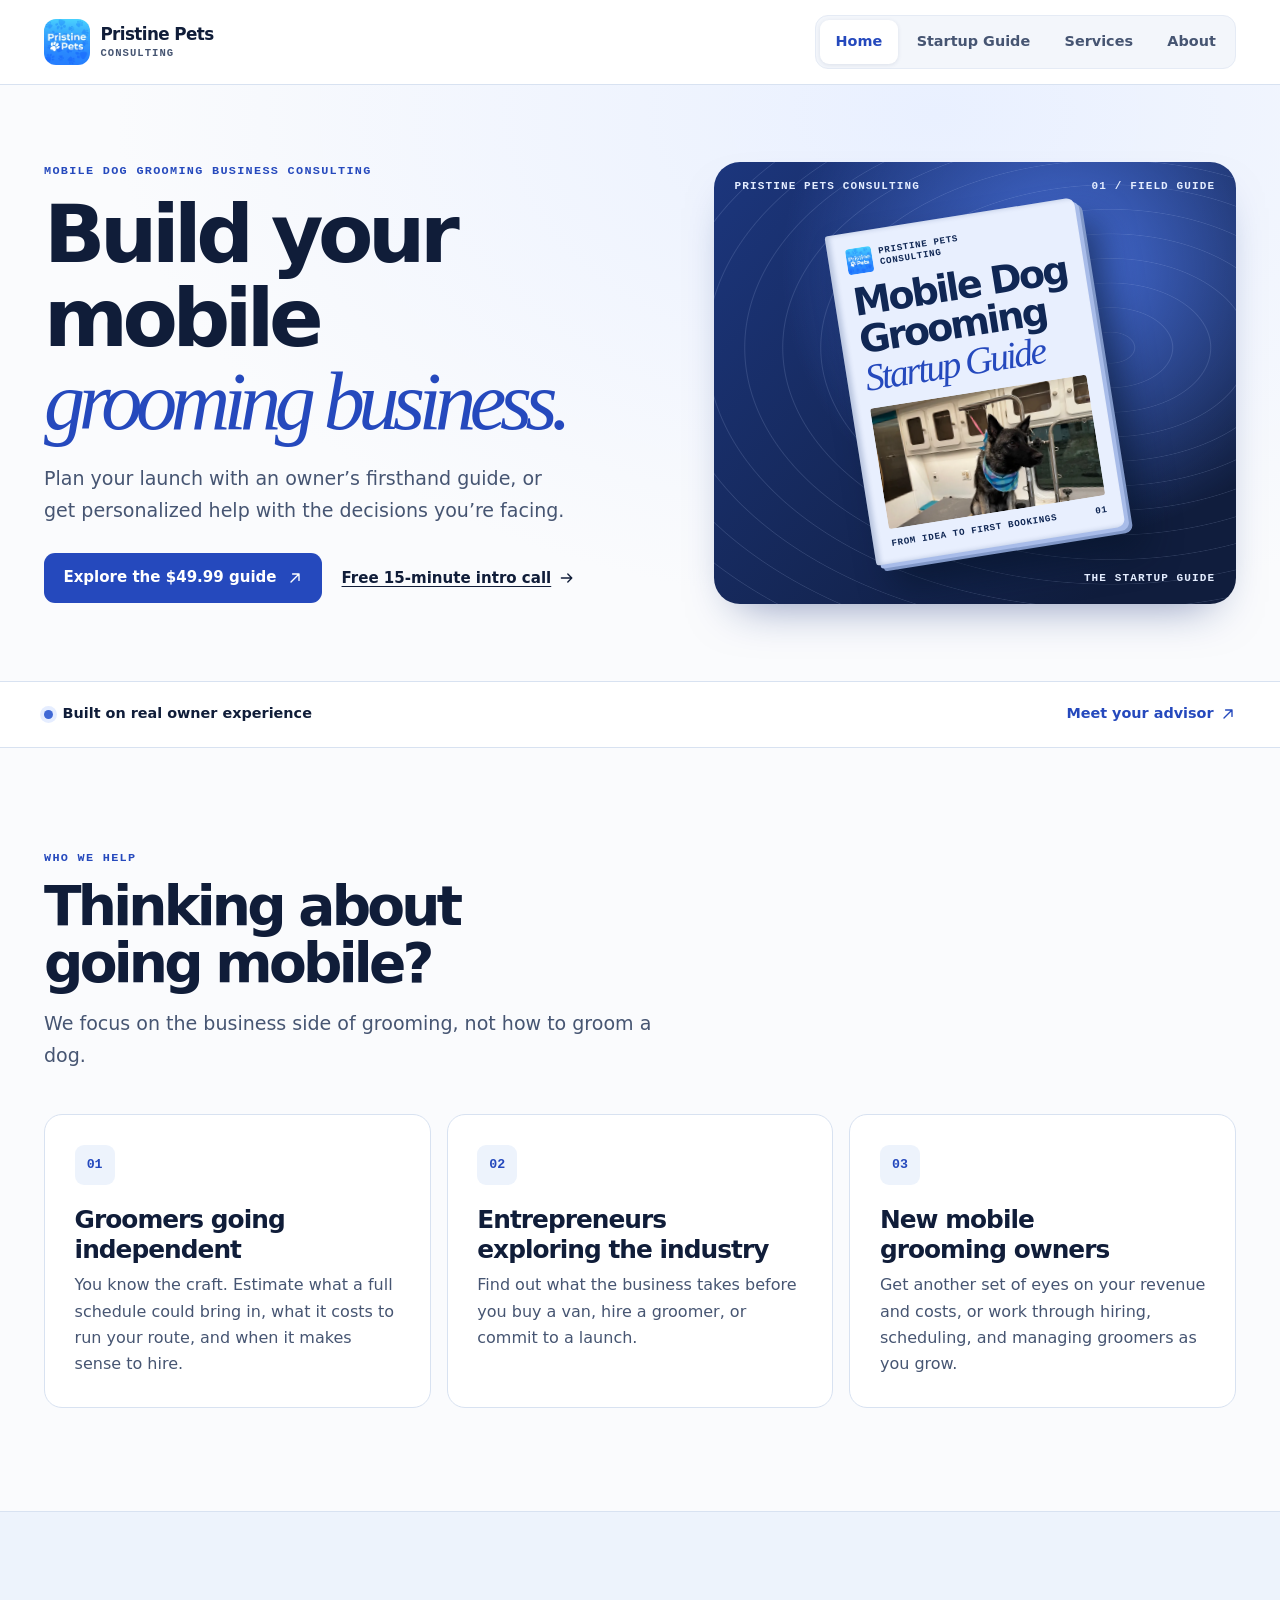
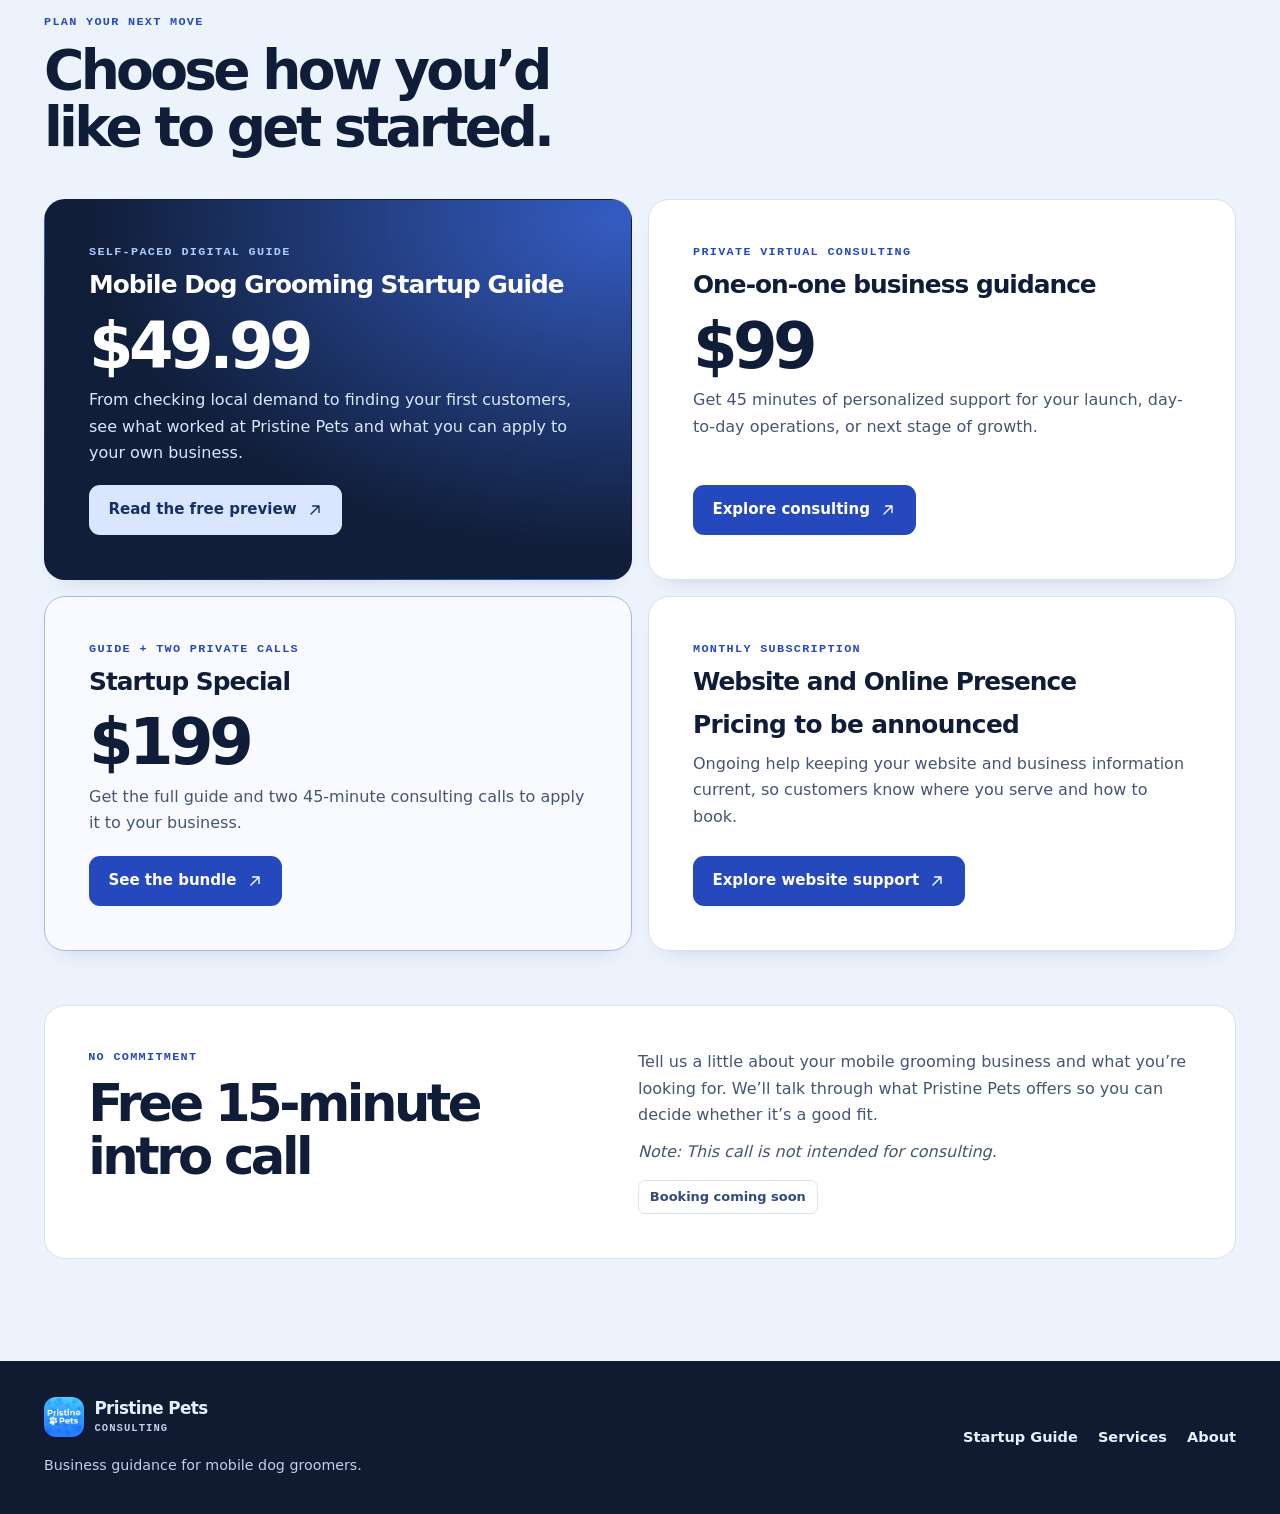
==== commit ae046c4f: "Clarify consulting and website support offers" ====
--- a/index.html
+++ b/index.html
@@ -1,5 +1,5 @@
 <!doctype html>
-<html lang="en"><head><meta charset="utf-8"><meta name="viewport" content="width=device-width, initial-scale=1"><title>Pristine Pets Consulting | Mobile Dog Grooming Business Consulting</title><meta name="description" content="Plan a mobile dog grooming business with the $49.99 startup guide and virtual consulting from a former owner and operator."><link rel="icon" href="./pristine-pets-logo.webp"><link rel="stylesheet" href="./consulting.css?v=2"></head>
+<html lang="en"><head><meta charset="utf-8"><meta name="viewport" content="width=device-width, initial-scale=1"><title>Pristine Pets Consulting | Mobile Dog Grooming Business Consulting</title><meta name="description" content="Plan a mobile dog grooming business with the $49.99 startup guide and virtual consulting from a former owner and operator."><link rel="icon" href="./pristine-pets-logo.webp"><link rel="stylesheet" href="./consulting.css?v=3"></head>
 <body class="page-home"><a class="skip" href="#main">Skip to content</a>
 <header class="site-header"><div class="wrap header-inner"><a class="brand" href="./"><img class="mark" src="./pristine-pets-logo.webp" width="48" height="48" alt=""><span>Pristine Pets<small>Consulting</small></span></a>
 <nav class="site-nav" aria-label="Main"><a href="./" aria-current="page">Home</a><a href="./startup-guide/">Startup Guide</a><a href="./business-services/">Services</a><a href="./about/">About</a></nav></div></header>
@@ -8,8 +8,8 @@
 <div class="hero-copy">
 <p class="eyebrow">Mobile dog grooming business consulting</p>
 <h1>Build your mobile <em>grooming business.</em></h1>
-<p class="lede">Plan your launch with an owner’s firsthand guide, or work through your market, numbers, and next steps in a private consulting call.</p>
-<div class="hero-actions"><a class="button" href="./startup-guide/">Explore the $49.99 guide <svg class="link-icon" width="16" height="16" viewBox="0 0 20 20" fill="none" stroke="currentColor" stroke-width="1.7" stroke-linecap="round" stroke-linejoin="round" aria-hidden="true"><path d="M5 15 15 5M7 5h8v8"/></svg></a><a class="advisor-link intro-cta" href="./business-services/#intro-call">Free 15-minute intro call <svg class="link-icon" width="16" height="16" viewBox="0 0 20 20" fill="none" stroke="currentColor" stroke-width="1.7" stroke-linecap="round" stroke-linejoin="round" aria-hidden="true"><path d="M3 10h13m-5-5 5 5-5 5"/></svg></a></div>
+<p class="lede">Plan your launch with an owner’s firsthand guide, or get personalized help with the decisions you’re facing.</p>
+<div class="hero-actions"><a class="button" href="./startup-guide/">Explore the $49.99 guide <svg class="link-icon" width="16" height="16" viewBox="0 0 20 20" fill="none" stroke="currentColor" stroke-width="1.7" stroke-linecap="round" stroke-linejoin="round" aria-hidden="true"><path d="M5 15 15 5M7 5h8v8"/></svg></a><a class="advisor-link intro-cta" href="#intro-call">Free 15-minute intro call <svg class="link-icon" width="16" height="16" viewBox="0 0 20 20" fill="none" stroke="currentColor" stroke-width="1.7" stroke-linecap="round" stroke-linejoin="round" aria-hidden="true"><path d="M3 10h13m-5-5 5 5-5 5"/></svg></a></div>
 </div>
 <div class="guide-stage" aria-hidden="true">
   <div class="stage-meta"><span>PRISTINE PETS CONSULTING</span><span>01 / FIELD GUIDE</span></div>
@@ -34,8 +34,16 @@
 <div class="section-heading"><p class="eyebrow">Plan your next move</p><h2 id="next-step">Choose how you’d like to get started.</h2></div>
 <div class="option-grid">
 <article class="offer home-guide"><p class="eyebrow">Self-paced digital guide</p><h3>Mobile Dog Grooming Startup Guide</h3><strong class="price">$49.99</strong><p class="price-note">From checking local demand to finding your first customers, see what worked at Pristine Pets and what you can apply to your own business.</p><a class="button" href="./startup-guide/#preview">Read the free preview <svg class="link-icon" width="16" height="16" viewBox="0 0 20 20" fill="none" stroke="currentColor" stroke-width="1.7" stroke-linecap="round" stroke-linejoin="round" aria-hidden="true"><path d="M5 15 15 5M7 5h8v8"/></svg></a></article>
-<article class="offer home-call"><p class="eyebrow">Private virtual consulting</p><h3>One-on-one business guidance</h3><strong class="price">$99</strong><p class="price-note">In a 45-minute call, work through your numbers and next steps with someone who’s started and operated a mobile grooming business.</p><a class="button" href="./business-services/#consulting">Explore consulting <svg class="link-icon" width="16" height="16" viewBox="0 0 20 20" fill="none" stroke="currentColor" stroke-width="1.7" stroke-linecap="round" stroke-linejoin="round" aria-hidden="true"><path d="M5 15 15 5M7 5h8v8"/></svg></a></article>
+<article class="offer home-call"><p class="eyebrow">Private virtual consulting</p><h3>One-on-one business guidance</h3><strong class="price">$99</strong><p class="price-note">Get 45 minutes of personalized support for your launch, day-to-day operations, or next stage of growth.</p><a class="button" href="./business-services/#consulting">Explore consulting <svg class="link-icon" width="16" height="16" viewBox="0 0 20 20" fill="none" stroke="currentColor" stroke-width="1.7" stroke-linecap="round" stroke-linejoin="round" aria-hidden="true"><path d="M5 15 15 5M7 5h8v8"/></svg></a></article>
+<article class="offer home-bundle"><p class="eyebrow">Guide + two private calls</p><h3>Startup Special</h3><strong class="price">$199</strong><p class="price-note">Get the full guide and two 45-minute consulting calls to apply it to your business.</p><a class="button" href="./startup-guide/#startup-special">See the bundle <svg class="link-icon" width="16" height="16" viewBox="0 0 20 20" fill="none" stroke="currentColor" stroke-width="1.7" stroke-linecap="round" stroke-linejoin="round" aria-hidden="true"><path d="M5 15 15 5M7 5h8v8"/></svg></a></article>
+<article class="offer home-web"><p class="eyebrow">Monthly subscription</p><h3>Website and Online Presence</h3><p class="option-rate">Pricing to be announced</p><p class="price-note">Ongoing help keeping your website and business information current, so customers know where you serve and how to book.</p><a class="button" href="./business-services/#website-support">Explore website support <svg class="link-icon" width="16" height="16" viewBox="0 0 20 20" fill="none" stroke="currentColor" stroke-width="1.7" stroke-linecap="round" stroke-linejoin="round" aria-hidden="true"><path d="M5 15 15 5M7 5h8v8"/></svg></a></article>
 </div>
+<section class="home-intro" id="intro-call" aria-labelledby="intro-title"><div class="wrap">
+<div class="intro-panel"><div><p class="eyebrow">No commitment</p><h2 id="intro-title">Free 15-minute intro call</h2></div>
+<div><p>Tell us a little about your mobile grooming business and what you’re looking for. We’ll talk through what Pristine Pets offers so you can decide whether it’s a good fit.</p>
+<p><em>Note: This call is not intended for consulting.</em></p>
+<p class="badge">Booking coming soon</p></div></div>
+</div></section>
 </div></section>
 </main><footer class="foot"><div class="wrap footer-inner">
 <div><a class="brand" href="./"><img class="mark" src="./pristine-pets-logo.webp" width="40" height="40" alt=""><span>Pristine Pets<small>Consulting</small></span></a><p>Business guidance for mobile dog groomers.</p></div>
--- a/consulting.css
+++ b/consulting.css
@@ -225,3 +225,10 @@
 .session-card li:last-child { padding-bottom: 0; }
 .session-card li span { color: var(--ice); font: 700 .72rem/1 var(--mono); }
 @media (max-width: 760px) { .session-card { max-width: 36rem; } }
+
+.home-bundle { background: #f8faff; border-color: #a7bae6; }
+.home-intro { margin-top: clamp(1.5rem, 5vw, 3.4rem); scroll-margin-top: 1.2rem; }
+.home-intro .wrap { width: 100%; }
+.home-intro .intro-panel { background: var(--white); }
+.option-rate { font-size: clamp(1.15rem, 2.4vw, 1.55rem); font-weight: 730; line-height: 1.25; letter-spacing: -.025em; }
+.offer p.option-rate { color: var(--ink); }
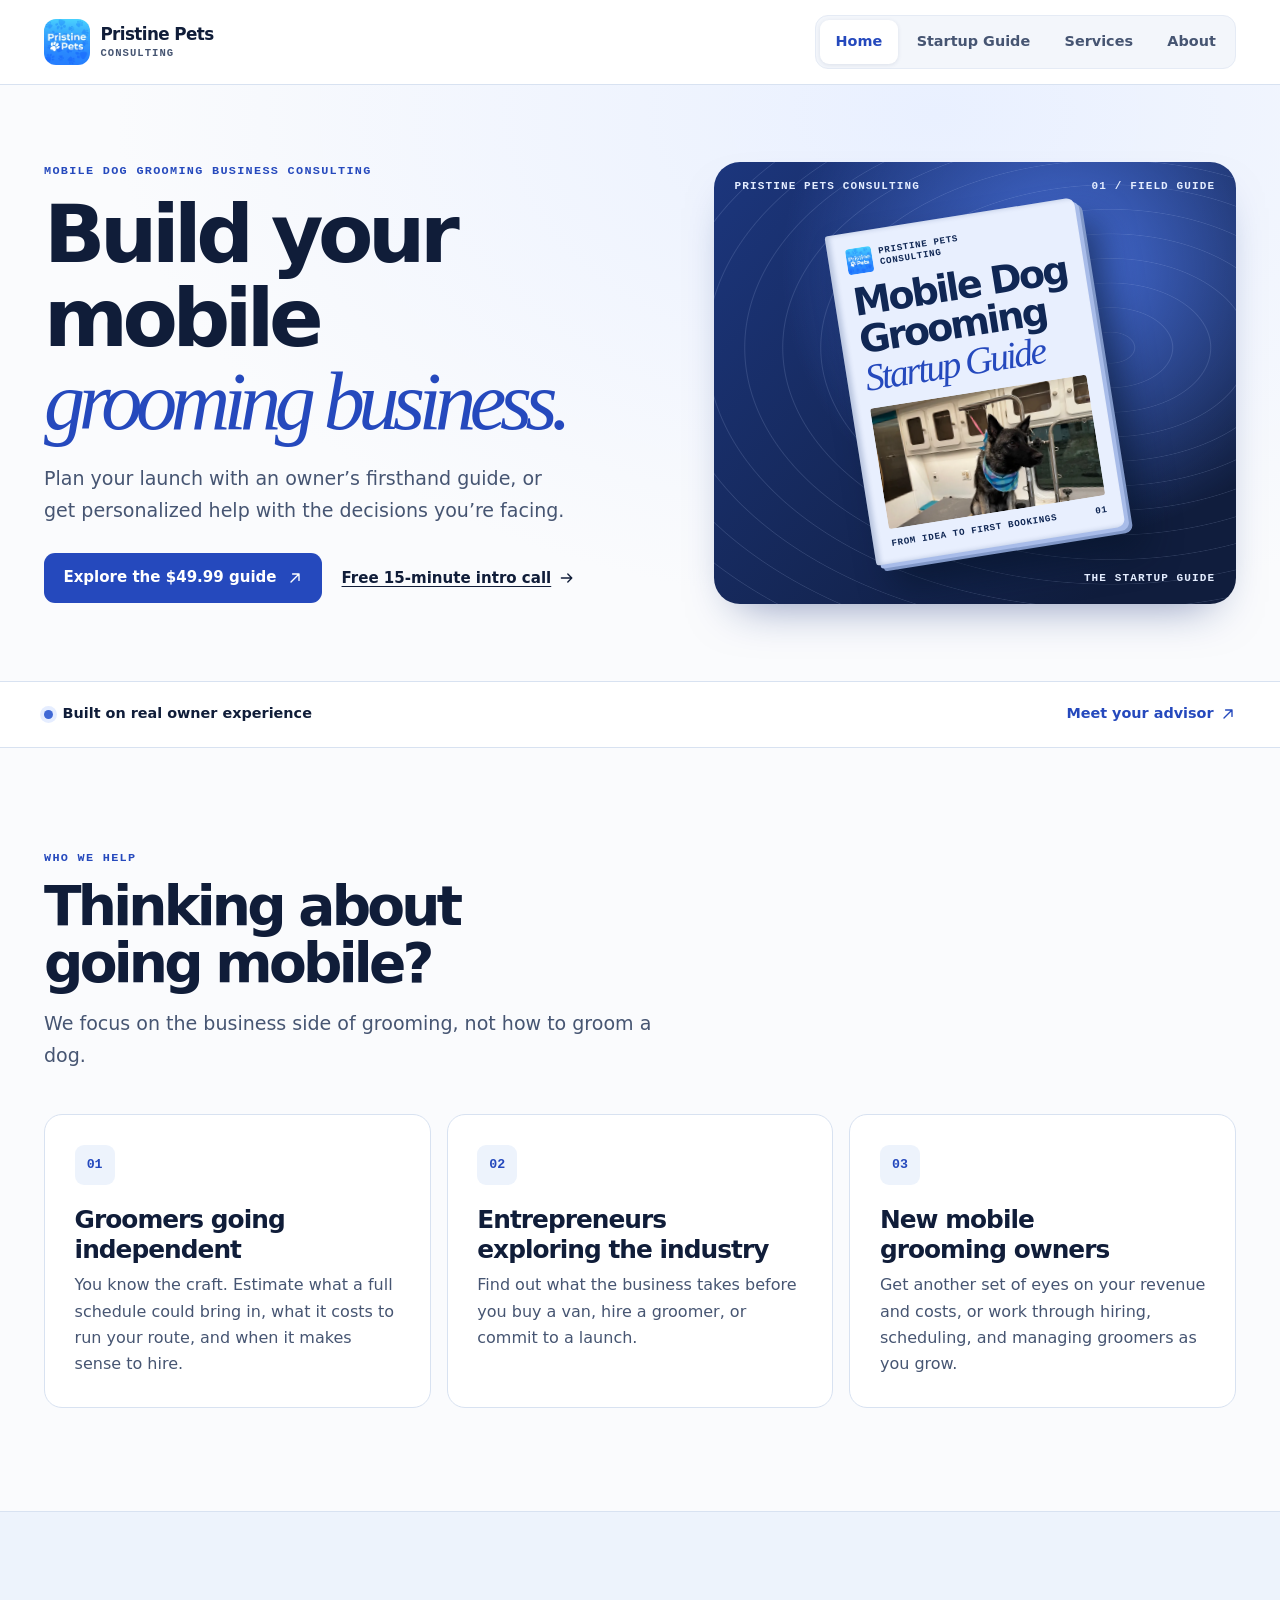
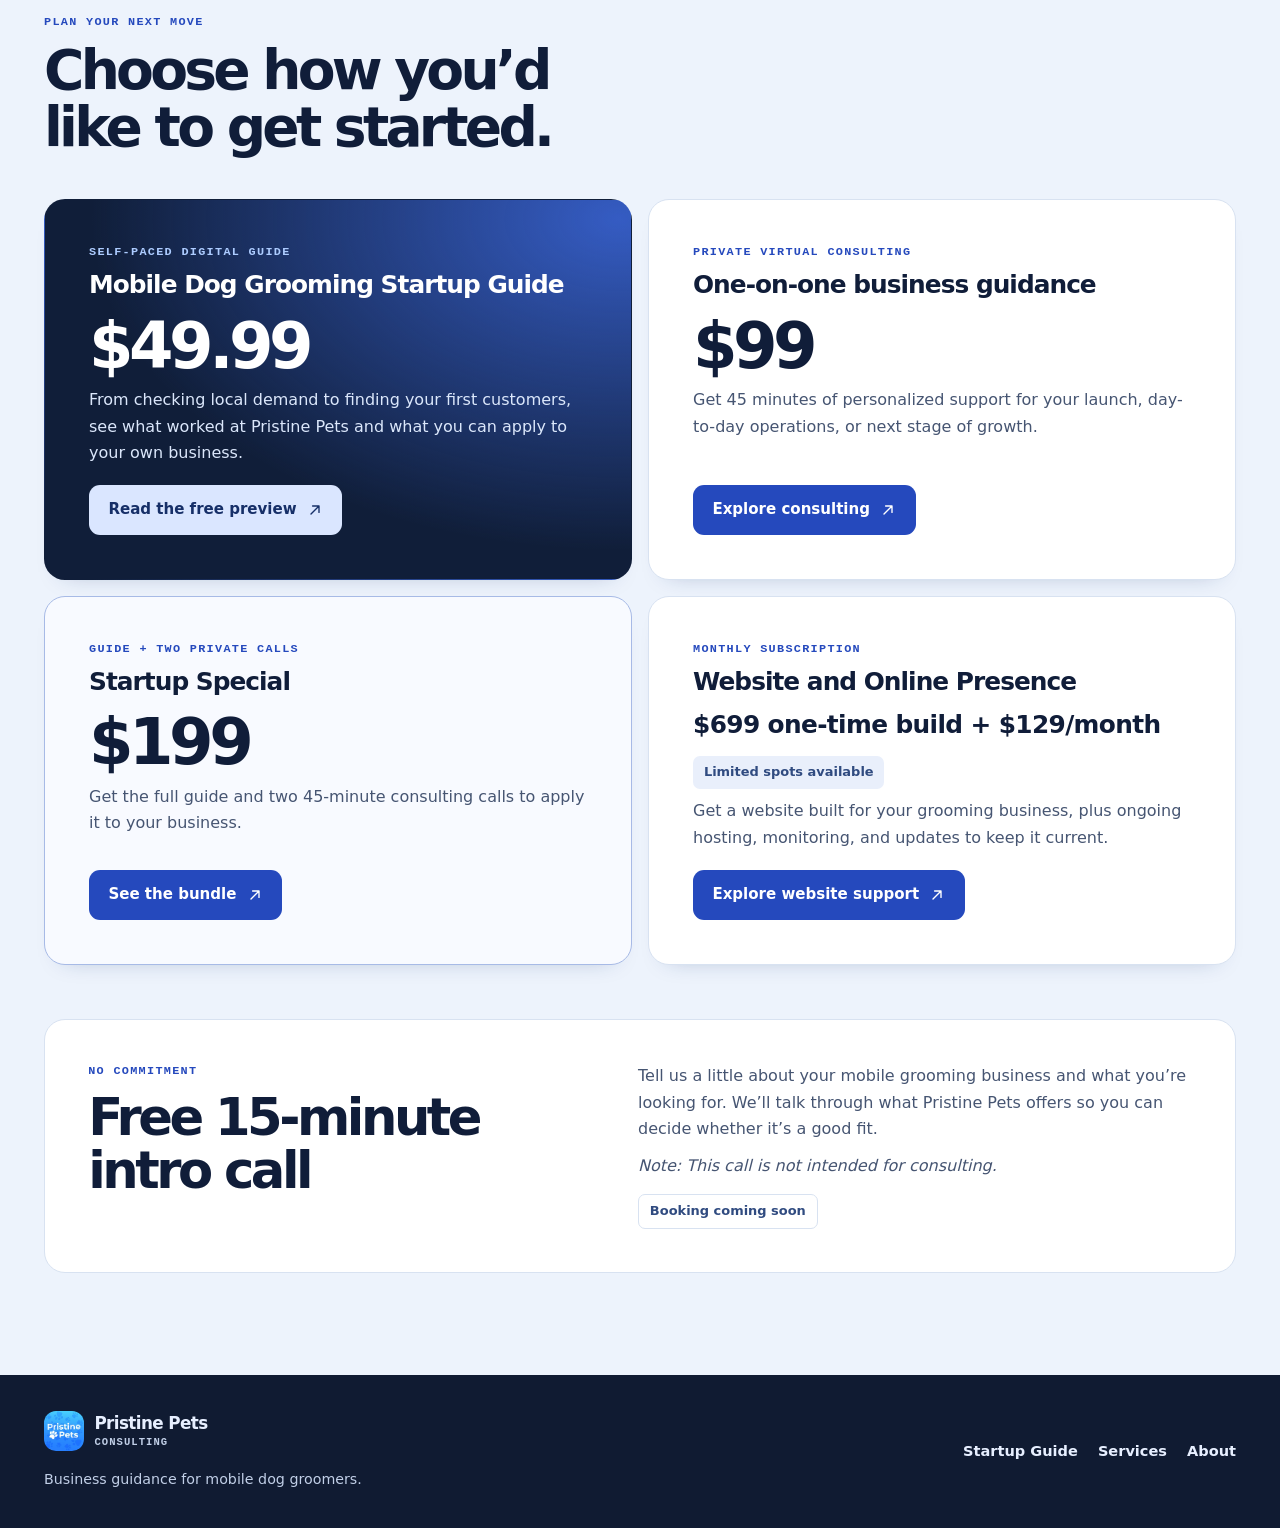
==== commit 8dc56b0d: "Publish managed website pricing and limited availability" ====
--- a/index.html
+++ b/index.html
@@ -36,7 +36,7 @@
 <article class="offer home-guide"><p class="eyebrow">Self-paced digital guide</p><h3>Mobile Dog Grooming Startup Guide</h3><strong class="price">$49.99</strong><p class="price-note">From checking local demand to finding your first customers, see what worked at Pristine Pets and what you can apply to your own business.</p><a class="button" href="./startup-guide/#preview">Read the free preview <svg class="link-icon" width="16" height="16" viewBox="0 0 20 20" fill="none" stroke="currentColor" stroke-width="1.7" stroke-linecap="round" stroke-linejoin="round" aria-hidden="true"><path d="M5 15 15 5M7 5h8v8"/></svg></a></article>
 <article class="offer home-call"><p class="eyebrow">Private virtual consulting</p><h3>One-on-one business guidance</h3><strong class="price">$99</strong><p class="price-note">Get 45 minutes of personalized support for your launch, day-to-day operations, or next stage of growth.</p><a class="button" href="./business-services/#consulting">Explore consulting <svg class="link-icon" width="16" height="16" viewBox="0 0 20 20" fill="none" stroke="currentColor" stroke-width="1.7" stroke-linecap="round" stroke-linejoin="round" aria-hidden="true"><path d="M5 15 15 5M7 5h8v8"/></svg></a></article>
 <article class="offer home-bundle"><p class="eyebrow">Guide + two private calls</p><h3>Startup Special</h3><strong class="price">$199</strong><p class="price-note">Get the full guide and two 45-minute consulting calls to apply it to your business.</p><a class="button" href="./startup-guide/#startup-special">See the bundle <svg class="link-icon" width="16" height="16" viewBox="0 0 20 20" fill="none" stroke="currentColor" stroke-width="1.7" stroke-linecap="round" stroke-linejoin="round" aria-hidden="true"><path d="M5 15 15 5M7 5h8v8"/></svg></a></article>
-<article class="offer home-web"><p class="eyebrow">Monthly subscription</p><h3>Website and Online Presence</h3><p class="option-rate">Pricing to be announced</p><p class="price-note">Ongoing help keeping your website and business information current, so customers know where you serve and how to book.</p><a class="button" href="./business-services/#website-support">Explore website support <svg class="link-icon" width="16" height="16" viewBox="0 0 20 20" fill="none" stroke="currentColor" stroke-width="1.7" stroke-linecap="round" stroke-linejoin="round" aria-hidden="true"><path d="M5 15 15 5M7 5h8v8"/></svg></a></article>
+<article class="offer home-web"><p class="eyebrow">Monthly subscription</p><h3>Website and Online Presence</h3><p class="option-rate">$699 one-time build + $129/month</p><p class="badge">Limited spots available</p><p class="price-note">Get a website built for your grooming business, plus ongoing hosting, monitoring, and updates to keep it current.</p><a class="button" href="./business-services/#website-support">Explore website support <svg class="link-icon" width="16" height="16" viewBox="0 0 20 20" fill="none" stroke="currentColor" stroke-width="1.7" stroke-linecap="round" stroke-linejoin="round" aria-hidden="true"><path d="M5 15 15 5M7 5h8v8"/></svg></a></article>
 </div>
 <section class="home-intro" id="intro-call" aria-labelledby="intro-title"><div class="wrap">
 <div class="intro-panel"><div><p class="eyebrow">No commitment</p><h2 id="intro-title">Free 15-minute intro call</h2></div>
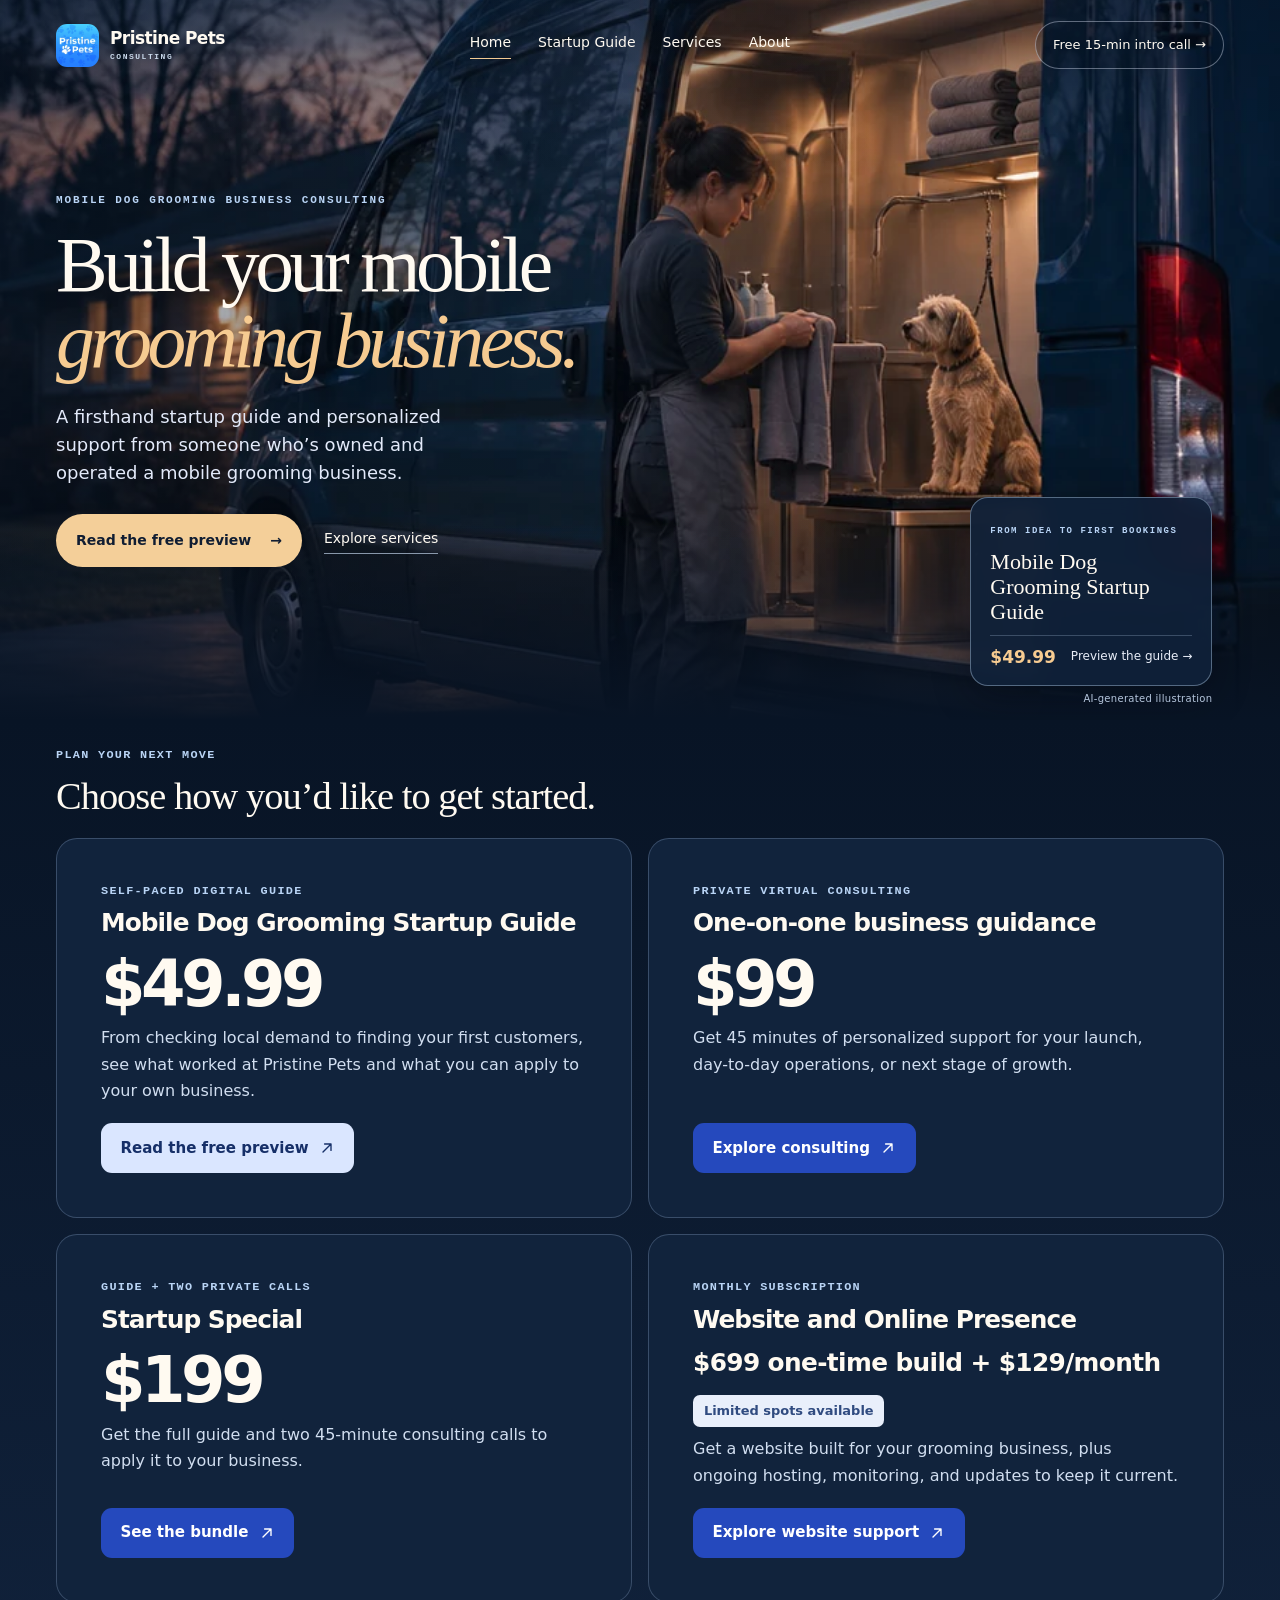
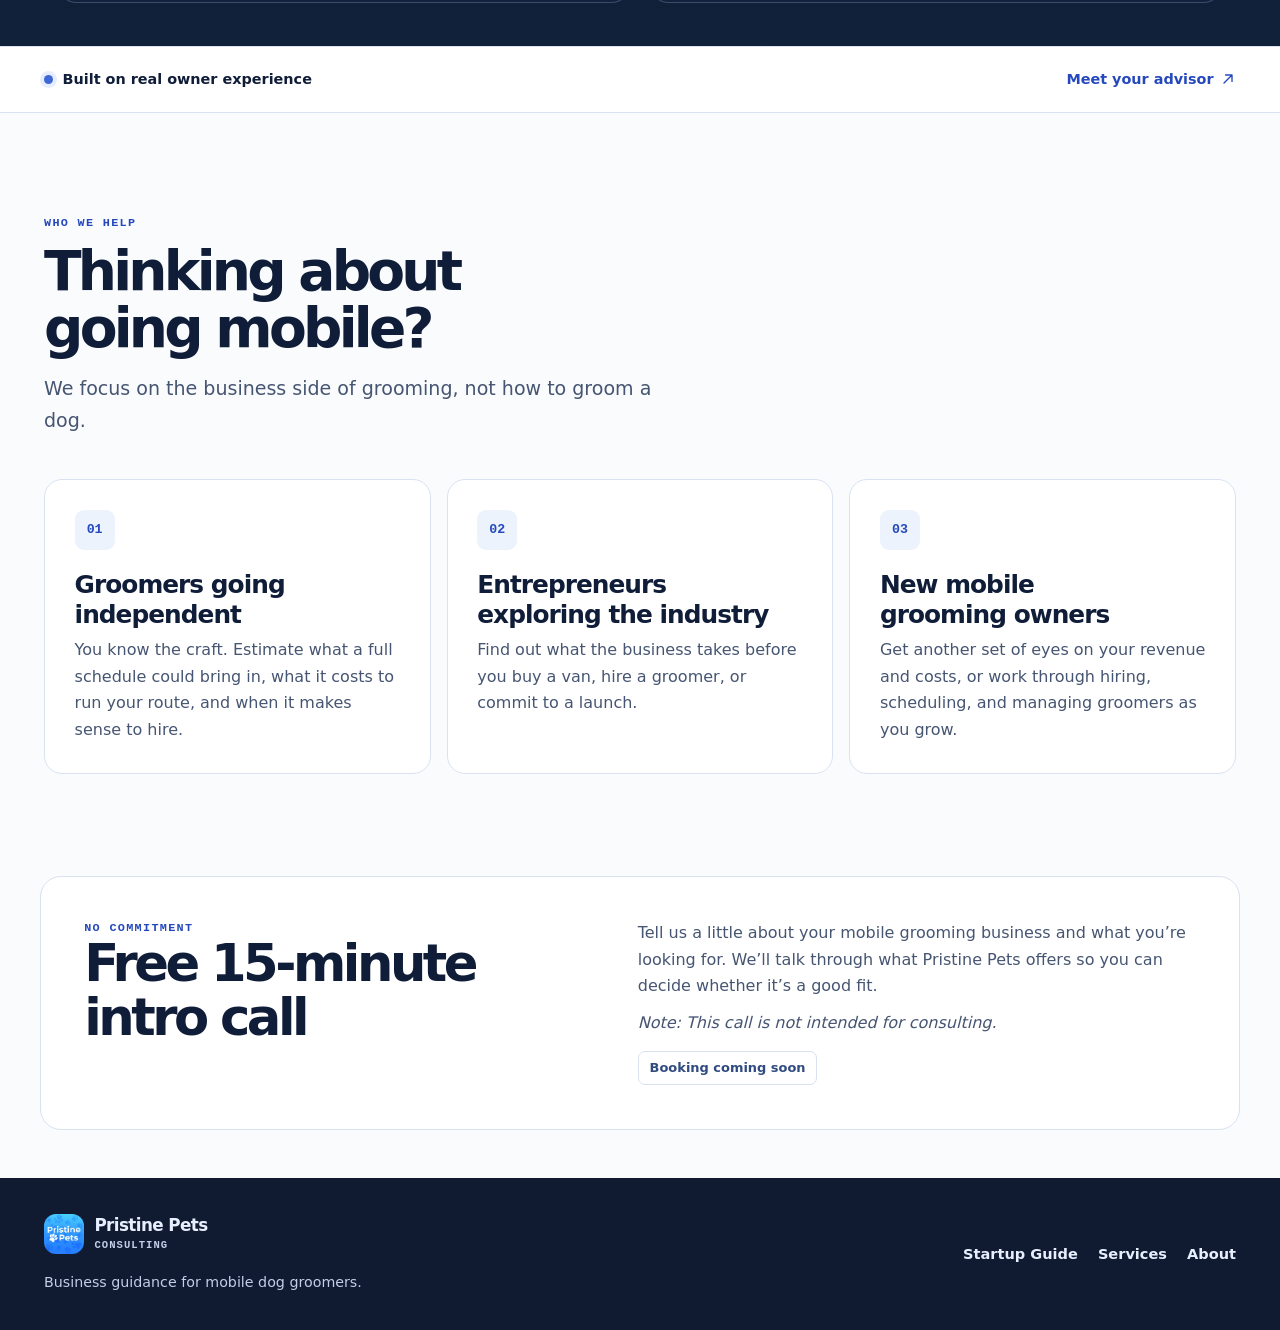
==== commit 72a78b43: "Publish cinematic Pristine Pets consulting homepage" ====
--- a/index.html
+++ b/index.html
@@ -1,28 +1,15 @@
 <!doctype html>
-<html lang="en"><head><meta charset="utf-8"><meta name="viewport" content="width=device-width, initial-scale=1"><title>Pristine Pets Consulting | Mobile Dog Grooming Business Consulting</title><meta name="description" content="Plan a mobile dog grooming business with the $49.99 startup guide and virtual consulting from a former owner and operator."><link rel="icon" href="./pristine-pets-logo.webp"><link rel="stylesheet" href="./consulting.css?v=3"></head>
-<body class="page-home"><a class="skip" href="#main">Skip to content</a>
-<header class="site-header"><div class="wrap header-inner"><a class="brand" href="./"><img class="mark" src="./pristine-pets-logo.webp" width="48" height="48" alt=""><span>Pristine Pets<small>Consulting</small></span></a>
-<nav class="site-nav" aria-label="Main"><a href="./" aria-current="page">Home</a><a href="./startup-guide/">Startup Guide</a><a href="./business-services/">Services</a><a href="./about/">About</a></nav></div></header>
-<main id="main">
-<section class="hero home-hero"><div class="wrap hero-grid">
-<div class="hero-copy">
-<p class="eyebrow">Mobile dog grooming business consulting</p>
-<h1>Build your mobile <em>grooming business.</em></h1>
-<p class="lede">Plan your launch with an owner’s firsthand guide, or get personalized help with the decisions you’re facing.</p>
-<div class="hero-actions"><a class="button" href="./startup-guide/">Explore the $49.99 guide <svg class="link-icon" width="16" height="16" viewBox="0 0 20 20" fill="none" stroke="currentColor" stroke-width="1.7" stroke-linecap="round" stroke-linejoin="round" aria-hidden="true"><path d="M5 15 15 5M7 5h8v8"/></svg></a><a class="advisor-link intro-cta" href="#intro-call">Free 15-minute intro call <svg class="link-icon" width="16" height="16" viewBox="0 0 20 20" fill="none" stroke="currentColor" stroke-width="1.7" stroke-linecap="round" stroke-linejoin="round" aria-hidden="true"><path d="M3 10h13m-5-5 5 5-5 5"/></svg></a></div>
+<html lang="en"><head><meta charset="utf-8"><meta name="viewport" content="width=device-width, initial-scale=1"><title>Pristine Pets Consulting | Mobile Dog Grooming Business Consulting</title><meta name="description" content="Plan a mobile dog grooming business with the $49.99 startup guide and virtual consulting from a former owner and operator."><link rel="icon" href="./pristine-pets-logo.webp"><link rel="stylesheet" href="./consulting.css?v=3"><link rel="stylesheet" href="./cinematic-home.css"></head>
+<body class="page-home cinematic-home"><a class="skip" href="#main">Skip to content</a><main id="main">
+<section class="scene"><picture class="hero-art" aria-hidden="true"><source media="(max-width:760px)" srcset="./images/home-blue-hour-mobile.webp"><img src="./images/home-blue-hour.webp" width="1672" height="941" alt="" fetchpriority="high"></picture><header role="banner"><div class="wrap"><a class="brand" href="./"><img src="./pristine-pets-logo.webp" width="43" height="43" alt=""><span>Pristine Pets<small>Consulting</small></span></a><nav aria-label="Main"><a href="./" aria-current="page">Home</a><a href="./startup-guide/#preview">Startup Guide</a><a href="./business-services/">Services</a><a href="./about/">About</a></nav><a class="intro" href="#intro-call">Free 15-min intro call →</a></div></header><div class="hero-layout wrap"><div class="copy"><p class="eyebrow">Mobile dog grooming business consulting</p><h1>Build your mobile<br><em>grooming business.</em></h1><p>A firsthand startup guide and personalized support from someone who’s owned and operated a mobile grooming business.</p><div class="actions"><a class="btn" href="./startup-guide/#preview">Read the free preview <span>→</span></a><a class="text-link" href="./business-services/">Explore services</a></div><a class="mobile-intro" href="#intro-call">Free 15-minute intro call →</a></div><a class="card" href="./startup-guide/#preview"><span class="eyebrow">From idea to first bookings</span><strong>Mobile Dog Grooming Startup Guide</strong><span class="price"><b>$49.99</b><span>Preview the guide →</span></span></a><span class="scene-note">AI-generated illustration</span></div></section><section class="section home-options" aria-labelledby="next-step"><div class="wrap">
+<div class="section-heading"><p class="eyebrow">Plan your next move</p><h2 id="next-step">Choose how you’d like to get started.</h2></div>
+<div class="option-grid">
+<article class="offer home-guide"><p class="eyebrow">Self-paced digital guide</p><h3>Mobile Dog Grooming Startup Guide</h3><strong class="price">$49.99</strong><p class="price-note">From checking local demand to finding your first customers, see what worked at Pristine Pets and what you can apply to your own business.</p><a class="button" href="./startup-guide/#preview">Read the free preview <svg class="link-icon" width="16" height="16" viewBox="0 0 20 20" fill="none" stroke="currentColor" stroke-width="1.7" stroke-linecap="round" stroke-linejoin="round" aria-hidden="true"><path d="M5 15 15 5M7 5h8v8"/></svg></a></article>
+<article class="offer home-call"><p class="eyebrow">Private virtual consulting</p><h3>One-on-one business guidance</h3><strong class="price">$99</strong><p class="price-note">Get 45 minutes of personalized support for your launch, day-to-day operations, or next stage of growth.</p><a class="button" href="./business-services/#consulting">Explore consulting <svg class="link-icon" width="16" height="16" viewBox="0 0 20 20" fill="none" stroke="currentColor" stroke-width="1.7" stroke-linecap="round" stroke-linejoin="round" aria-hidden="true"><path d="M5 15 15 5M7 5h8v8"/></svg></a></article>
+<article class="offer home-bundle"><p class="eyebrow">Guide + two private calls</p><h3>Startup Special</h3><strong class="price">$199</strong><p class="price-note">Get the full guide and two 45-minute consulting calls to apply it to your business.</p><a class="button" href="./startup-guide/#startup-special">See the bundle <svg class="link-icon" width="16" height="16" viewBox="0 0 20 20" fill="none" stroke="currentColor" stroke-width="1.7" stroke-linecap="round" stroke-linejoin="round" aria-hidden="true"><path d="M5 15 15 5M7 5h8v8"/></svg></a></article>
+<article class="offer home-web"><p class="eyebrow">Monthly subscription</p><h3>Website and Online Presence</h3><p class="option-rate">$699 one-time build + $129/month</p><p class="badge">Limited spots available</p><p class="price-note">Get a website built for your grooming business, plus ongoing hosting, monitoring, and updates to keep it current.</p><a class="button" href="./business-services/#website-support">Explore website support <svg class="link-icon" width="16" height="16" viewBox="0 0 20 20" fill="none" stroke="currentColor" stroke-width="1.7" stroke-linecap="round" stroke-linejoin="round" aria-hidden="true"><path d="M5 15 15 5M7 5h8v8"/></svg></a></article>
 </div>
-<div class="guide-stage" aria-hidden="true">
-  <div class="stage-meta"><span>PRISTINE PETS CONSULTING</span><span>01 / FIELD GUIDE</span></div>
-  <div class="book">
-    <div class="book-top"><img src="./pristine-pets-logo.webp" width="26" height="26" alt=""><span>PRISTINE PETS<br>CONSULTING</span></div>
-    <div class="book-title">Mobile Dog<br>Grooming<br><em>Startup Guide</em></div>
-    <img class="book-photo" src="./about/grooming-table.webp" width="900" height="675" fetchpriority="high" alt="">
-    <div class="book-bottom"><span>FROM IDEA TO FIRST BOOKINGS</span><span>01</span></div>
-  </div>
-  <span class="stage-index">THE STARTUP GUIDE</span>
-</div>
-</div></section>
-<div class="proof-bar"><div class="wrap proof-inner"><p><span class="proof-dot" aria-hidden="true"></span> Built on real owner experience</p><a href="./about/">Meet your advisor <svg class="link-icon" width="16" height="16" viewBox="0 0 20 20" fill="none" stroke="currentColor" stroke-width="1.7" stroke-linecap="round" stroke-linejoin="round" aria-hidden="true"><path d="M5 15 15 5M7 5h8v8"/></svg></a></div></div>
+</div></section><div class="proof-bar"><div class="wrap proof-inner"><p><span class="proof-dot" aria-hidden="true"></span> Built on real owner experience</p><a href="./about/">Meet your advisor <svg class="link-icon" width="16" height="16" viewBox="0 0 20 20" fill="none" stroke="currentColor" stroke-width="1.7" stroke-linecap="round" stroke-linejoin="round" aria-hidden="true"><path d="M5 15 15 5M7 5h8v8"/></svg></a></div></div>
 <section class="section fit-section"><div class="wrap">
 <div class="section-heading"><p class="eyebrow">Who we help</p><h2>Thinking about going mobile?</h2><p class="lede">We focus on the business side of grooming, not how to groom a dog.</p></div>
 <ul class="fit-list fit-cards">
@@ -30,21 +17,12 @@
 <li><div class="card-index" aria-hidden="true">02</div><h3>Entrepreneurs exploring the industry</h3><p>Find out what the business takes before you buy a van, hire a groomer, or commit to a launch.</p></li>
 <li><div class="card-index" aria-hidden="true">03</div><h3>New mobile grooming owners</h3><p>Get another set of eyes on your revenue and costs, or work through hiring, scheduling, and managing groomers as you grow.</p></li>
 </ul></div></section>
-<section class="section home-options" aria-labelledby="next-step"><div class="wrap">
-<div class="section-heading"><p class="eyebrow">Plan your next move</p><h2 id="next-step">Choose how you’d like to get started.</h2></div>
-<div class="option-grid">
-<article class="offer home-guide"><p class="eyebrow">Self-paced digital guide</p><h3>Mobile Dog Grooming Startup Guide</h3><strong class="price">$49.99</strong><p class="price-note">From checking local demand to finding your first customers, see what worked at Pristine Pets and what you can apply to your own business.</p><a class="button" href="./startup-guide/#preview">Read the free preview <svg class="link-icon" width="16" height="16" viewBox="0 0 20 20" fill="none" stroke="currentColor" stroke-width="1.7" stroke-linecap="round" stroke-linejoin="round" aria-hidden="true"><path d="M5 15 15 5M7 5h8v8"/></svg></a></article>
-<article class="offer home-call"><p class="eyebrow">Private virtual consulting</p><h3>One-on-one business guidance</h3><strong class="price">$99</strong><p class="price-note">Get 45 minutes of personalized support for your launch, day-to-day operations, or next stage of growth.</p><a class="button" href="./business-services/#consulting">Explore consulting <svg class="link-icon" width="16" height="16" viewBox="0 0 20 20" fill="none" stroke="currentColor" stroke-width="1.7" stroke-linecap="round" stroke-linejoin="round" aria-hidden="true"><path d="M5 15 15 5M7 5h8v8"/></svg></a></article>
-<article class="offer home-bundle"><p class="eyebrow">Guide + two private calls</p><h3>Startup Special</h3><strong class="price">$199</strong><p class="price-note">Get the full guide and two 45-minute consulting calls to apply it to your business.</p><a class="button" href="./startup-guide/#startup-special">See the bundle <svg class="link-icon" width="16" height="16" viewBox="0 0 20 20" fill="none" stroke="currentColor" stroke-width="1.7" stroke-linecap="round" stroke-linejoin="round" aria-hidden="true"><path d="M5 15 15 5M7 5h8v8"/></svg></a></article>
-<article class="offer home-web"><p class="eyebrow">Monthly subscription</p><h3>Website and Online Presence</h3><p class="option-rate">$699 one-time build + $129/month</p><p class="badge">Limited spots available</p><p class="price-note">Get a website built for your grooming business, plus ongoing hosting, monitoring, and updates to keep it current.</p><a class="button" href="./business-services/#website-support">Explore website support <svg class="link-icon" width="16" height="16" viewBox="0 0 20 20" fill="none" stroke="currentColor" stroke-width="1.7" stroke-linecap="round" stroke-linejoin="round" aria-hidden="true"><path d="M5 15 15 5M7 5h8v8"/></svg></a></article>
-</div>
 <section class="home-intro" id="intro-call" aria-labelledby="intro-title"><div class="wrap">
 <div class="intro-panel"><div><p class="eyebrow">No commitment</p><h2 id="intro-title">Free 15-minute intro call</h2></div>
 <div><p>Tell us a little about your mobile grooming business and what you’re looking for. We’ll talk through what Pristine Pets offers so you can decide whether it’s a good fit.</p>
 <p><em>Note: This call is not intended for consulting.</em></p>
 <p class="badge">Booking coming soon</p></div></div>
 </div></section>
-</div></section>
 </main><footer class="foot"><div class="wrap footer-inner">
 <div><a class="brand" href="./"><img class="mark" src="./pristine-pets-logo.webp" width="40" height="40" alt=""><span>Pristine Pets<small>Consulting</small></span></a><p>Business guidance for mobile dog groomers.</p></div>
 <nav aria-label="Footer"><a href="./startup-guide/">Startup Guide</a><a href="./business-services/">Services</a><a href="./about/">About</a></nav>
--- a/cinematic-home.css
+++ b/cinematic-home.css
@@ -0,0 +1,83 @@
+.cinematic-home .scene h1,.cinematic-home .scene h2,.cinematic-home .scene p{margin:0}
+.cinematic-home .scene a{color:inherit;text-decoration:none}
+.cinematic-home .scene .wrap{max-width:1320px;width:calc(100% - 112px);margin:auto}
+.cinematic-home .scene{position:relative;isolation:isolate;overflow:hidden}
+.cinematic-home .scene:after{content:"";position:absolute;inset:0;z-index:-1}
+.cinematic-home .scene:after{background:linear-gradient(0deg,#081425,transparent 28%),linear-gradient(90deg,#08142578 2%,#08142528 48%,transparent 69%),linear-gradient(180deg,#06112167,transparent 24%)}
+.cinematic-home .scene header .wrap{height:90px;display:flex;align-items:center;justify-content:space-between;gap:20px}
+.cinematic-home .scene .brand{display:flex;gap:11px;align-items:center;font-size:17px;font-weight:700}
+.cinematic-home .scene .brand img{border-radius:11px;width:43px;height:43px}
+.cinematic-home .scene .brand small{display:block;letter-spacing:.19em;font-size:8px;text-transform:uppercase;color:#cad9eb;margin-top:4px}
+.cinematic-home .scene nav{display:flex;gap:27px;font-size:14px}
+.cinematic-home .scene nav a:first-child{border-bottom:1px solid #f2ca93;padding-bottom:4px}
+.cinematic-home .scene .intro{border:1px solid #e3eeff65;border-radius:100px;padding:12px 17px;font-size:13px;background:#07122240}
+.cinematic-home .scene .hero-layout{min-height:630px;display:flex;align-items:center;position:relative;padding-bottom:50px}
+.cinematic-home .scene .eyebrow{font-size:11px;letter-spacing:.17em;text-transform:uppercase;font-weight:bold;color:#b9d4f5;line-height:1.4}
+.cinematic-home .scene h1{font:normal clamp(48px,6.05vw,87px)/.98 Georgia,serif;letter-spacing:-.057em;margin:19px 0 24px}
+.cinematic-home .scene h1 em{font-weight:400;color:#f6cb91}
+.cinematic-home .scene .copy p:not(.eyebrow){color:#e3eafa;line-height:1.54;max-width:455px;font-size:18px}
+.cinematic-home .scene .actions{display:flex;gap:22px;align-items:center;margin-top:27px}
+.cinematic-home .scene .btn{border-radius:100px;background:#f4cf99;color:#101d32;padding:15px 20px;font-size:14px;font-weight:750;white-space:nowrap}
+.cinematic-home .scene .btn span{padding-left:14px}
+.cinematic-home .scene .text-link{font-size:14px;border-bottom:1px solid #caddf4a6;padding-bottom:3px}
+.cinematic-home .scene .card{position:absolute;bottom:34px;right:1%;width:242px;padding:17px 19px;border-radius:18px;background:#10213ae8;border:1px solid #a1b9d47b;box-shadow:0 10px 38px #02070e52;backdrop-filter:blur(10px)}
+.cinematic-home .scene .card strong{display:block;font:normal 22px/1.14 Georgia,serif;margin:7px 0 11px}
+.cinematic-home .scene .card .price{display:flex;justify-content:space-between;align-items:center;border-top:1px solid #a1b9d44c;padding-top:10px;font-size:12px}
+.cinematic-home .scene .price b{color:#f6cb91;font-size:17px}
+@media(max-width:760px){.cinematic-home .scene .wrap{width:calc(100% - 38px)}
+.cinematic-home .scene header .wrap{height:68px;gap:8px}
+.cinematic-home .scene .brand{gap:7px;font-size:14px}
+.cinematic-home .scene .brand img{width:32px;height:32px;border-radius:8px}
+.cinematic-home .scene nav{gap:10px;font-size:10px;white-space:nowrap}
+.cinematic-home .scene nav a:first-child,.cinematic-home .scene .intro{display:none}
+.cinematic-home .scene .hero-layout{min-height:0;display:block;padding:28px 0 10px}
+.cinematic-home .scene .eyebrow{font-size:9px}
+.cinematic-home .scene h1{font-size:clamp(36px,11.5vw,65px);margin:11px 0 13px}
+.cinematic-home .scene .copy p:not(.eyebrow){font-size:15px;max-width:330px}
+.cinematic-home .scene .actions{margin-top:17px;gap:13px}
+.cinematic-home .scene .btn{padding:12px 13px;font-size:12px}
+.cinematic-home .scene .btn span{padding-left:7px}
+.cinematic-home .scene .text-link{font-size:11px}
+.cinematic-home .scene:after{background:linear-gradient(0deg,#081425 1%,transparent 26%)}
+.cinematic-home .scene .card{position:relative;inset:auto;display:block;width:100%;margin-top:225px;padding:13px 15px}
+.cinematic-home .scene .card strong{font-size:20px;margin:5px 0 8px}}
+
+.cinematic-home .scene{background:#081425;color:#fffaf1}
+.cinematic-home .scene a:focus-visible{outline:2px solid #ffda9e;outline-offset:4px}
+.cinematic-home .scene h1{max-width:none}
+.cinematic-home .scene .brand{color:#fffaf1}
+.cinematic-home .scene .brand small{color:#cad9eb}
+.cinematic-home .scene .hero-art{display:block;position:absolute;inset:0;z-index:-1}
+.cinematic-home .scene .hero-art img{width:100%;height:100%;object-fit:cover;display:block}
+.cinematic-home .scene nav a,.cinematic-home .scene .intro,.cinematic-home .scene .text-link,.cinematic-home .scene .card{color:#fffaf1}
+.cinematic-home .scene .card strong{max-width:13em}
+.cinematic-home .scene .card .price{color:#e8edf8;margin-top:0}
+.cinematic-home .scene .card .eyebrow{font-size:9px}
+.cinematic-home .scene .mobile-intro{display:none}
+.cinematic-home .scene-note{position:absolute;right:1%;bottom:13px;color:#b5c6dc;font-size:10px;letter-spacing:.03em}
+.cinematic-home .home-options{padding-top:27px;padding-bottom:43px;background:linear-gradient(#081425,#10213a);color:#fffaf1}
+.cinematic-home .home-options .section-heading{margin:0 0 20px}
+.cinematic-home .home-options h2{color:#fffaf1;font-family:Georgia,serif;font-weight:400;letter-spacing:-.025em}
+.cinematic-home .home-options .section-heading .eyebrow{color:#b9d4f5}
+.cinematic-home .home-options .offer{background:#11233c;border-color:#91a8cc50;color:#fffaf1;box-shadow:none}
+.cinematic-home .home-options .offer :is(h3,.price,.option-rate){color:#fffaf1}
+.cinematic-home .home-options .offer .price-note{color:#d1def0}
+.cinematic-home .home-options .offer .eyebrow{color:#b9d4f5}
+@media(max-width:760px){
+ .cinematic-home .scene .card{margin-top:205px}
+ .cinematic-home .scene .hero-art{inset:273px 0 75px;mask-image:linear-gradient(transparent 0%,#000 26%,#000 85%,transparent)}
+ .cinematic-home .scene .hero-art img{object-position:82% 49%}
+ .cinematic-home .scene .mobile-intro{display:inline-block;color:#eff4ff;font-size:12px;margin-top:12px;border-bottom:1px solid #caddf477;padding-bottom:3px}
+ .cinematic-home .scene-note{position:relative;display:block;text-align:right;inset:auto;margin-top:8px}
+}
+.cinematic-home .home-intro{margin:0 0 3rem}
+.cinematic-home .home-intro .wrap{width:min(100% - 2.5rem, 75rem)}
+.cinematic-home .scene .card .price{letter-spacing:normal;line-height:1.3;font-weight:400}
+.cinematic-home .home-options{border-top:0}
+.cinematic-home .home-options>.wrap{width:min(100% - 112px,1320px)}
+.cinematic-home .home-options h2{max-width:none;font-size:clamp(28px,3vw,44px);line-height:1.12}
+@media(761px <= width <= 1000px){
+ .cinematic-home .scene .copy{max-width:65%}
+ .cinematic-home .scene .card{width:205px;right:0}
+}
+@media(max-width:760px){.cinematic-home .home-options>.wrap{width:calc(100% - 38px)}}
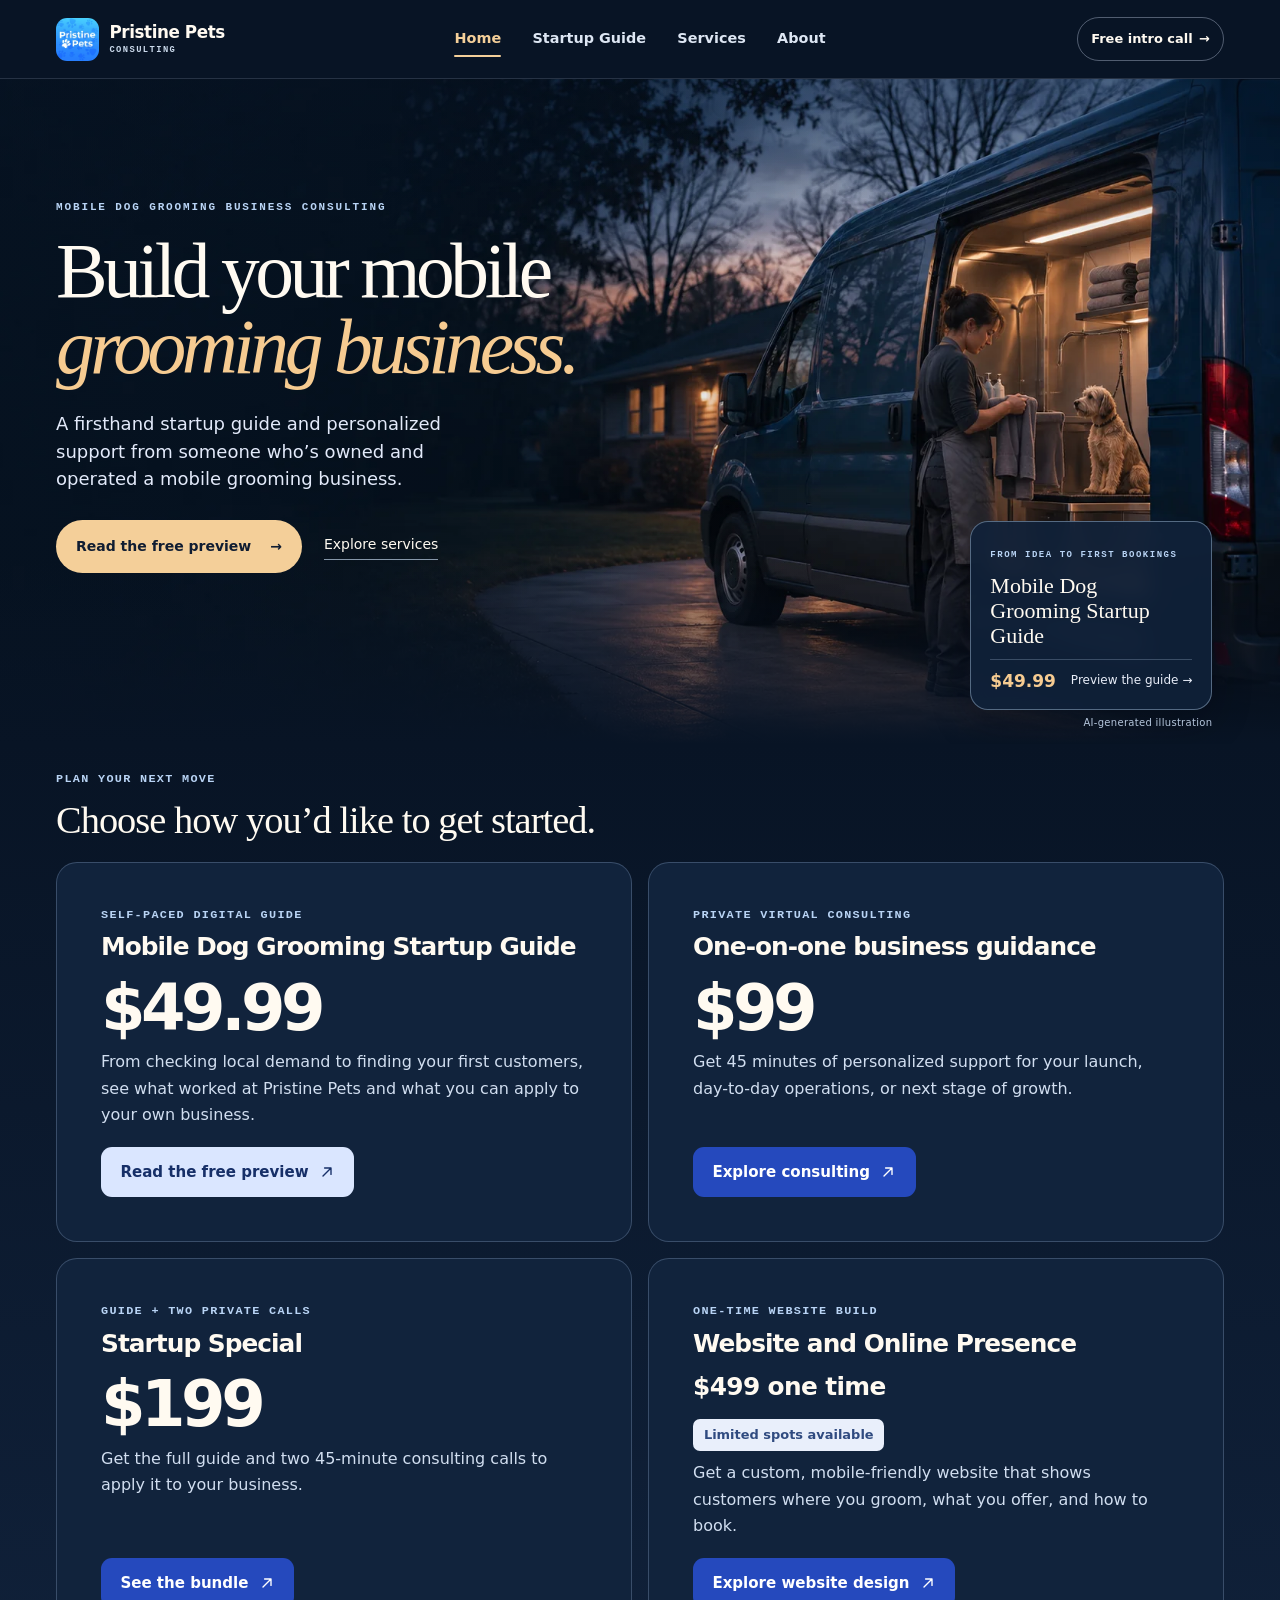
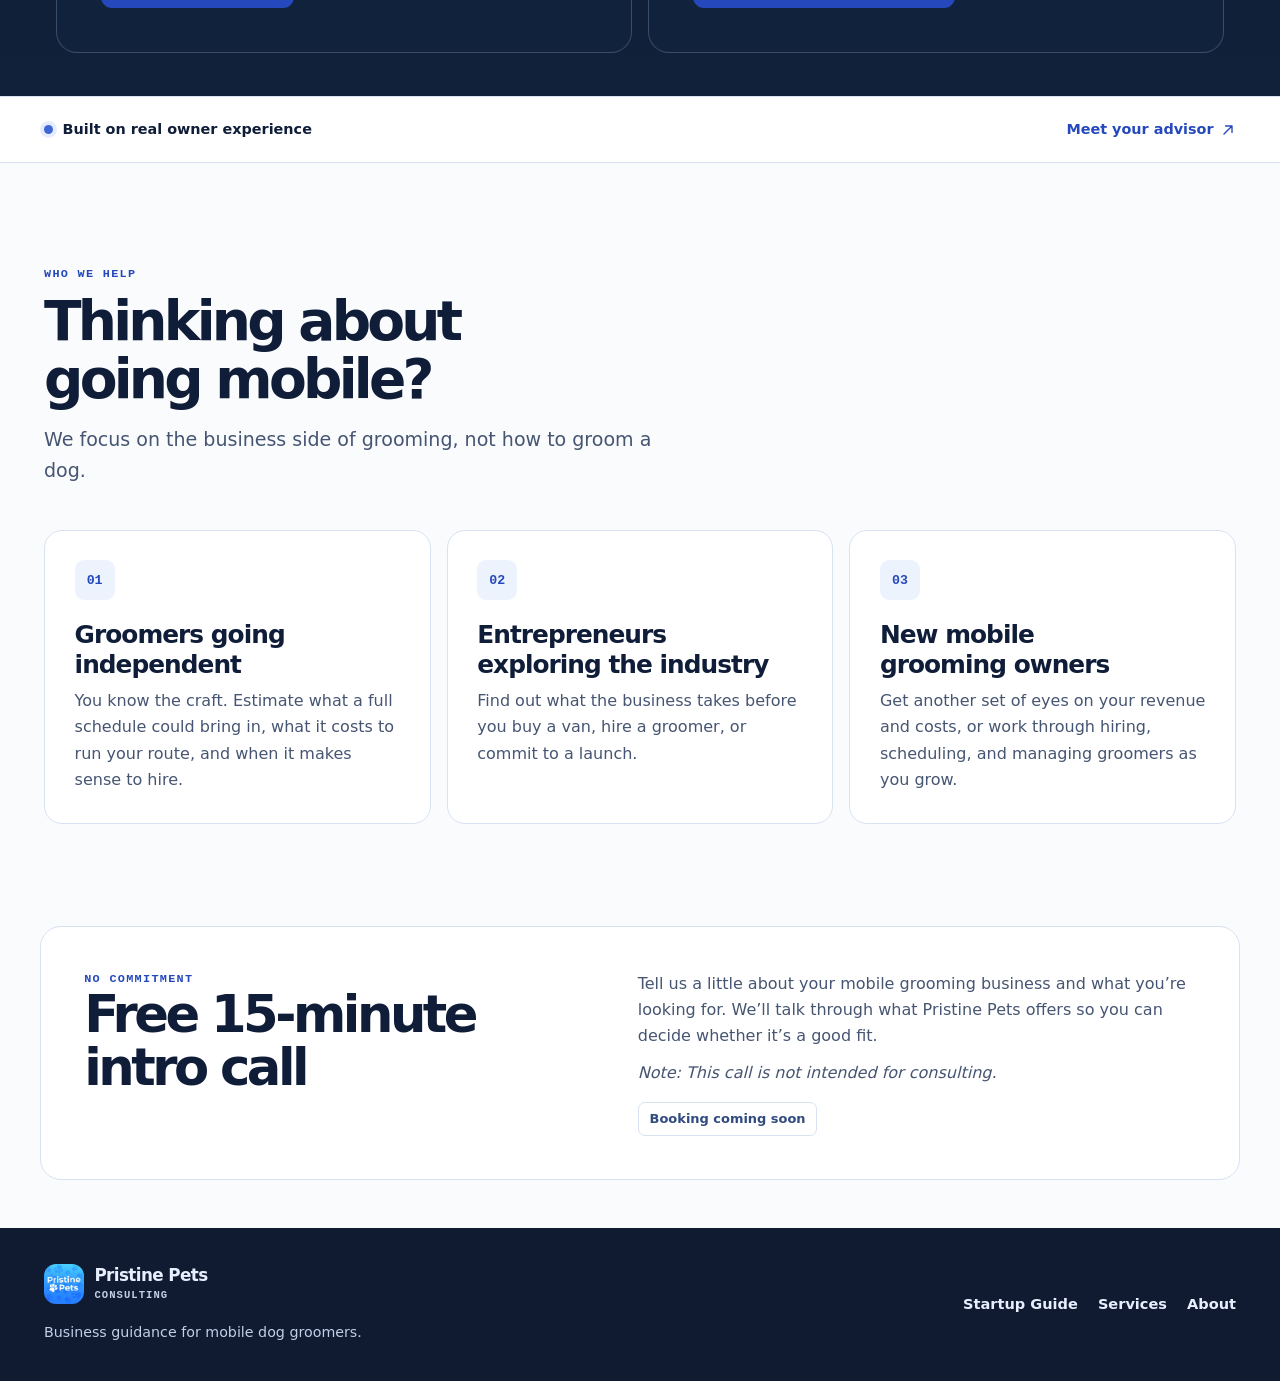
==== commit 9eaa5316: "Unify site navigation and update website and guide offers" ====
--- a/index.html
+++ b/index.html
@@ -1,13 +1,18 @@
 <!doctype html>
-<html lang="en"><head><meta charset="utf-8"><meta name="viewport" content="width=device-width, initial-scale=1"><title>Pristine Pets Consulting | Mobile Dog Grooming Business Consulting</title><meta name="description" content="Plan a mobile dog grooming business with the $49.99 startup guide and virtual consulting from a former owner and operator."><link rel="icon" href="./pristine-pets-logo.webp"><link rel="stylesheet" href="./consulting.css?v=3"><link rel="stylesheet" href="./cinematic-home.css"></head>
-<body class="page-home cinematic-home"><a class="skip" href="#main">Skip to content</a><main id="main">
-<section class="scene"><picture class="hero-art" aria-hidden="true"><source media="(max-width:760px)" srcset="./images/home-blue-hour-mobile.webp"><img src="./images/home-blue-hour.webp" width="1672" height="941" alt="" fetchpriority="high"></picture><header role="banner"><div class="wrap"><a class="brand" href="./"><img src="./pristine-pets-logo.webp" width="43" height="43" alt=""><span>Pristine Pets<small>Consulting</small></span></a><nav aria-label="Main"><a href="./" aria-current="page">Home</a><a href="./startup-guide/#preview">Startup Guide</a><a href="./business-services/">Services</a><a href="./about/">About</a></nav><a class="intro" href="#intro-call">Free 15-min intro call →</a></div></header><div class="hero-layout wrap"><div class="copy"><p class="eyebrow">Mobile dog grooming business consulting</p><h1>Build your mobile<br><em>grooming business.</em></h1><p>A firsthand startup guide and personalized support from someone who’s owned and operated a mobile grooming business.</p><div class="actions"><a class="btn" href="./startup-guide/#preview">Read the free preview <span>→</span></a><a class="text-link" href="./business-services/">Explore services</a></div><a class="mobile-intro" href="#intro-call">Free 15-minute intro call →</a></div><a class="card" href="./startup-guide/#preview"><span class="eyebrow">From idea to first bookings</span><strong>Mobile Dog Grooming Startup Guide</strong><span class="price"><b>$49.99</b><span>Preview the guide →</span></span></a><span class="scene-note">AI-generated illustration</span></div></section><section class="section home-options" aria-labelledby="next-step"><div class="wrap">
+<html lang="en"><head><meta charset="utf-8"><meta name="viewport" content="width=device-width, initial-scale=1"><title>Pristine Pets Consulting | Mobile Dog Grooming Business Consulting</title><meta name="description" content="Plan a mobile dog grooming business with the $49.99 startup guide and virtual consulting from a former owner and operator."><link rel="icon" href="./pristine-pets-logo.webp"><link rel="stylesheet" href="./consulting.css?v=4"><link rel="stylesheet" href="./cinematic-home.css?v=2"></head>
+<body class="page-home cinematic-home"><a class="skip" href="#main">Skip to content</a><header class="site-header"><div class="wrap header-inner">
+<a class="brand" href="/"><img class="mark" src="/pristine-pets-logo.webp" width="43" height="43" alt=""><span>Pristine Pets<small>Consulting</small></span></a>
+<nav class="site-nav" aria-label="Main"><a href="/" aria-current="page">Home</a><a href="/startup-guide/">Startup Guide</a><a href="/business-services/">Services</a><a href="/about/">About</a></nav>
+<a class="header-intro" href="/#intro-call">Free intro call <span aria-hidden="true">→</span></a>
+</div></header>
+<main id="main">
+<section class="scene"><picture class="hero-art" aria-hidden="true"><source media="(max-width:760px)" srcset="./images/home-blue-hour-mobile.webp"><img src="./images/home-blue-hour.webp" width="1672" height="941" alt="" fetchpriority="high"></picture><div class="hero-layout wrap"><div class="copy"><p class="eyebrow">Mobile dog grooming business consulting</p><h1>Build your mobile<br><em>grooming business.</em></h1><p>A firsthand startup guide and personalized support from someone who’s owned and operated a mobile grooming business.</p><div class="actions"><a class="btn" href="./startup-guide/#preview">Read the free preview <span>→</span></a><a class="text-link" href="./business-services/">Explore services</a></div></div><a class="card" href="./startup-guide/#preview"><span class="eyebrow">From idea to first bookings</span><strong>Mobile Dog Grooming Startup Guide</strong><span class="price"><b>$49.99</b><span>Preview the guide →</span></span></a><span class="scene-note">AI-generated illustration</span></div></section><section class="section home-options" aria-labelledby="next-step"><div class="wrap">
 <div class="section-heading"><p class="eyebrow">Plan your next move</p><h2 id="next-step">Choose how you’d like to get started.</h2></div>
 <div class="option-grid">
 <article class="offer home-guide"><p class="eyebrow">Self-paced digital guide</p><h3>Mobile Dog Grooming Startup Guide</h3><strong class="price">$49.99</strong><p class="price-note">From checking local demand to finding your first customers, see what worked at Pristine Pets and what you can apply to your own business.</p><a class="button" href="./startup-guide/#preview">Read the free preview <svg class="link-icon" width="16" height="16" viewBox="0 0 20 20" fill="none" stroke="currentColor" stroke-width="1.7" stroke-linecap="round" stroke-linejoin="round" aria-hidden="true"><path d="M5 15 15 5M7 5h8v8"/></svg></a></article>
 <article class="offer home-call"><p class="eyebrow">Private virtual consulting</p><h3>One-on-one business guidance</h3><strong class="price">$99</strong><p class="price-note">Get 45 minutes of personalized support for your launch, day-to-day operations, or next stage of growth.</p><a class="button" href="./business-services/#consulting">Explore consulting <svg class="link-icon" width="16" height="16" viewBox="0 0 20 20" fill="none" stroke="currentColor" stroke-width="1.7" stroke-linecap="round" stroke-linejoin="round" aria-hidden="true"><path d="M5 15 15 5M7 5h8v8"/></svg></a></article>
 <article class="offer home-bundle"><p class="eyebrow">Guide + two private calls</p><h3>Startup Special</h3><strong class="price">$199</strong><p class="price-note">Get the full guide and two 45-minute consulting calls to apply it to your business.</p><a class="button" href="./startup-guide/#startup-special">See the bundle <svg class="link-icon" width="16" height="16" viewBox="0 0 20 20" fill="none" stroke="currentColor" stroke-width="1.7" stroke-linecap="round" stroke-linejoin="round" aria-hidden="true"><path d="M5 15 15 5M7 5h8v8"/></svg></a></article>
-<article class="offer home-web"><p class="eyebrow">Monthly subscription</p><h3>Website and Online Presence</h3><p class="option-rate">$699 one-time build + $129/month</p><p class="badge">Limited spots available</p><p class="price-note">Get a website built for your grooming business, plus ongoing hosting, monitoring, and updates to keep it current.</p><a class="button" href="./business-services/#website-support">Explore website support <svg class="link-icon" width="16" height="16" viewBox="0 0 20 20" fill="none" stroke="currentColor" stroke-width="1.7" stroke-linecap="round" stroke-linejoin="round" aria-hidden="true"><path d="M5 15 15 5M7 5h8v8"/></svg></a></article>
+<article class="offer home-web"><p class="eyebrow">One-time website build</p><h3>Website and Online Presence</h3><p class="option-rate">$499 one time</p><p class="badge">Limited spots available</p><p class="price-note">Get a custom, mobile-friendly website that shows customers where you groom, what you offer, and how to book.</p><a class="button" href="./business-services/#website-support">Explore website design <svg class="link-icon" width="16" height="16" viewBox="0 0 20 20" fill="none" stroke="currentColor" stroke-width="1.7" stroke-linecap="round" stroke-linejoin="round" aria-hidden="true"><path d="M5 15 15 5M7 5h8v8"/></svg></a></article>
 </div>
 </div></section><div class="proof-bar"><div class="wrap proof-inner"><p><span class="proof-dot" aria-hidden="true"></span> Built on real owner experience</p><a href="./about/">Meet your advisor <svg class="link-icon" width="16" height="16" viewBox="0 0 20 20" fill="none" stroke="currentColor" stroke-width="1.7" stroke-linecap="round" stroke-linejoin="round" aria-hidden="true"><path d="M5 15 15 5M7 5h8v8"/></svg></a></div></div>
 <section class="section fit-section"><div class="wrap">
--- a/consulting.css
+++ b/consulting.css
@@ -232,3 +232,72 @@
 .home-intro .intro-panel { background: var(--white); }
 .option-rate { font-size: clamp(1.15rem, 2.4vw, 1.55rem); font-weight: 730; line-height: 1.25; letter-spacing: -.025em; }
 .offer p.option-rate { color: var(--ink); }
+
+/* Shared masthead and a quieter companion palette for the interior pages. */
+.site-header { background: #081425; color: #fffaf1; border-bottom-color: #dce8ff24; }
+.site-header .wrap {
+  width: min(1320px, calc(100% - 112px));
+  min-height: 78px;
+  display: grid;
+  grid-template-columns: 1fr auto 1fr;
+  gap: .9rem;
+}
+.site-header .brand { justify-self: start; letter-spacing: -.025em; }
+.site-header .mark { width: 43px; height: 43px; border-radius: 11px; }
+.site-header .brand small { color: #cad9eb; font-size: .55rem; letter-spacing: .16em; }
+.site-header .site-nav { gap: clamp(.35rem, 1.45vw, 1.3rem); padding: 0; background: none; border: 0; }
+.site-header .site-nav a { position: relative; padding: 0 .4rem; color: #dde6f3; font-weight: 650; }
+.site-header .site-nav a:hover { background: #e1edff13; color: #fffaf1; }
+.site-header .site-nav a[aria-current="page"] { background: none; color: #f4cf99; box-shadow: none; }
+.site-header .site-nav a[aria-current="page"]::after {
+  content: ""; position: absolute; inset: auto .38rem .26rem; height: 2px; border-radius: 2px; background: #f4cf99;
+}
+.site-header a:focus-visible { outline-color: #f4cf99; outline-offset: 2px; }
+.header-intro {
+  justify-self: end; display: inline-flex; align-items: center; gap: .4rem; min-height: 44px; padding: 0 .82rem;
+  border: 1px solid #dce8ff58; border-radius: 100px; color: #fffaf1; text-decoration: none; white-space: nowrap;
+  font-size: .81rem; font-weight: 670;
+}
+.header-intro:hover { border-color: #f4cf99; color: #f4cf99; }
+.compact-hero { background: radial-gradient(ellipse at 88% 22%, #233d62, transparent 62%), #081425; }
+.compact-hero h1 { font-family: var(--serif); font-weight: 400; letter-spacing: -.05em; color: #fffaf1; }
+.compact-hero .eyebrow { color: #c7dbf6; }
+.compact-hero .button { background: #f4cf99; color: #101d32; border-radius: 100px; }
+.compact-hero .button:hover { background: #ffe1b6; }
+.compact-hero .price-aside h2 { color: #f4cf99; }
+@media (max-width: 900px) { .site-header .wrap { width: calc(100% - 48px); } }
+@media (max-width: 670px) {
+  .site-header .wrap { width: calc(100% - 32px); grid-template-columns: minmax(0,1fr) auto; gap: .22rem .5rem; padding-block: .55rem .2rem; }
+  .site-header .site-nav { grid-row: 2; grid-column: 1 / -1; display: grid; grid-template-columns: 1fr 1.52fr 1fr .92fr; gap: .1rem; }
+  .site-header .site-nav a { padding-inline: .16rem; }
+  .site-header .site-nav a[aria-current="page"]::after { inset-inline: 20%; }
+  .site-header .brand { font-size: .99rem; gap: .5rem; }
+  .site-header .mark { height: 37px; width: 37px; }
+  .header-intro { grid-column: 2; grid-row: 1; }
+}
+.guide-disclosure { margin-top: 1.15rem; }
+.guide-disclosure summary {
+  cursor: pointer; display: inline-flex; align-items: center; gap: .65rem; min-height: 44px; padding: .46rem .9rem;
+  list-style: none; background: var(--paper); border: 1px solid var(--line); border-radius: 100px;
+  color: var(--accent); font-weight: 700;
+}
+.guide-disclosure summary::-webkit-details-marker { display: none; }
+.guide-disclosure summary:hover { background: #e0eaff; }
+.guide-disclosure summary:focus-visible { outline: 2px solid var(--accent); outline-offset: 3px; }
+.guide-chevron { width: .45rem; height: .45rem; border: solid currentColor; border-width: 0 2px 2px 0; transform: translateY(-2px) rotate(45deg); }
+.guide-disclosure[open] .guide-chevron { transform: translateY(2px) rotate(225deg); }
+.guide-disclosure:not([open]) .guide-collapse, .guide-disclosure[open] .guide-expand { display: none; }
+.guide-remainder { padding-top: 1.1rem; }
+.guide-buy {
+  margin-top: 1.5rem; padding: clamp(1rem, 3vw, 1.5rem); background: #101e39; color: #fffaf1; border-radius: 14px;
+  display: grid; grid-template-columns: minmax(0, 1fr) auto; align-items: start; gap: 1rem;
+}
+.guide-buy .eyebrow { color: #c7dbf6; }
+.guide-buy h3 { margin-top: .3rem; }
+.guide-buy-rate { display: grid; justify-items: end; font-size: .81rem; color: #dbe7fb; }
+.guide-buy-rate strong { color: #f4cf99; font-size: 1.6rem; line-height: 1.25; }
+.guide-buy a { grid-column: 1 / -1; width: fit-content; display: flex; align-items: center; min-height: 44px; color: #f4cf99; font-size: .92rem; font-weight: 700; }
+@media (max-width: 550px) {
+  .guide-buy { grid-template-columns: minmax(0,1fr); }
+  .guide-buy-rate { justify-items: start; }
+}
--- a/cinematic-home.css
+++ b/cinematic-home.css
@@ -4,14 +4,7 @@
 .cinematic-home .scene{position:relative;isolation:isolate;overflow:hidden}
 .cinematic-home .scene:after{content:"";position:absolute;inset:0;z-index:-1}
 .cinematic-home .scene:after{background:linear-gradient(0deg,#081425,transparent 28%),linear-gradient(90deg,#08142578 2%,#08142528 48%,transparent 69%),linear-gradient(180deg,#06112167,transparent 24%)}
-.cinematic-home .scene header .wrap{height:90px;display:flex;align-items:center;justify-content:space-between;gap:20px}
-.cinematic-home .scene .brand{display:flex;gap:11px;align-items:center;font-size:17px;font-weight:700}
-.cinematic-home .scene .brand img{border-radius:11px;width:43px;height:43px}
-.cinematic-home .scene .brand small{display:block;letter-spacing:.19em;font-size:8px;text-transform:uppercase;color:#cad9eb;margin-top:4px}
-.cinematic-home .scene nav{display:flex;gap:27px;font-size:14px}
-.cinematic-home .scene nav a:first-child{border-bottom:1px solid #f2ca93;padding-bottom:4px}
-.cinematic-home .scene .intro{border:1px solid #e3eeff65;border-radius:100px;padding:12px 17px;font-size:13px;background:#07122240}
-.cinematic-home .scene .hero-layout{min-height:630px;display:flex;align-items:center;position:relative;padding-bottom:50px}
+.cinematic-home .scene .hero-layout{min-height:665px;display:flex;align-items:center;position:relative;padding-bottom:50px}
 .cinematic-home .scene .eyebrow{font-size:11px;letter-spacing:.17em;text-transform:uppercase;font-weight:bold;color:#b9d4f5;line-height:1.4}
 .cinematic-home .scene h1{font:normal clamp(48px,6.05vw,87px)/.98 Georgia,serif;letter-spacing:-.057em;margin:19px 0 24px}
 .cinematic-home .scene h1 em{font-weight:400;color:#f6cb91}
@@ -25,11 +18,6 @@
 .cinematic-home .scene .card .price{display:flex;justify-content:space-between;align-items:center;border-top:1px solid #a1b9d44c;padding-top:10px;font-size:12px}
 .cinematic-home .scene .price b{color:#f6cb91;font-size:17px}
 @media(max-width:760px){.cinematic-home .scene .wrap{width:calc(100% - 38px)}
-.cinematic-home .scene header .wrap{height:68px;gap:8px}
-.cinematic-home .scene .brand{gap:7px;font-size:14px}
-.cinematic-home .scene .brand img{width:32px;height:32px;border-radius:8px}
-.cinematic-home .scene nav{gap:10px;font-size:10px;white-space:nowrap}
-.cinematic-home .scene nav a:first-child,.cinematic-home .scene .intro{display:none}
 .cinematic-home .scene .hero-layout{min-height:0;display:block;padding:28px 0 10px}
 .cinematic-home .scene .eyebrow{font-size:9px}
 .cinematic-home .scene h1{font-size:clamp(36px,11.5vw,65px);margin:11px 0 13px}
@@ -45,15 +33,12 @@
 .cinematic-home .scene{background:#081425;color:#fffaf1}
 .cinematic-home .scene a:focus-visible{outline:2px solid #ffda9e;outline-offset:4px}
 .cinematic-home .scene h1{max-width:none}
-.cinematic-home .scene .brand{color:#fffaf1}
-.cinematic-home .scene .brand small{color:#cad9eb}
 .cinematic-home .scene .hero-art{display:block;position:absolute;inset:0;z-index:-1}
 .cinematic-home .scene .hero-art img{width:100%;height:100%;object-fit:cover;display:block}
-.cinematic-home .scene nav a,.cinematic-home .scene .intro,.cinematic-home .scene .text-link,.cinematic-home .scene .card{color:#fffaf1}
+.cinematic-home .scene .text-link,.cinematic-home .scene .card{color:#fffaf1}
 .cinematic-home .scene .card strong{max-width:13em}
 .cinematic-home .scene .card .price{color:#e8edf8;margin-top:0}
 .cinematic-home .scene .card .eyebrow{font-size:9px}
-.cinematic-home .scene .mobile-intro{display:none}
 .cinematic-home .scene-note{position:absolute;right:1%;bottom:13px;color:#b5c6dc;font-size:10px;letter-spacing:.03em}
 .cinematic-home .home-options{padding-top:27px;padding-bottom:43px;background:linear-gradient(#081425,#10213a);color:#fffaf1}
 .cinematic-home .home-options .section-heading{margin:0 0 20px}
@@ -67,7 +52,6 @@
  .cinematic-home .scene .card{margin-top:205px}
  .cinematic-home .scene .hero-art{inset:273px 0 75px;mask-image:linear-gradient(transparent 0%,#000 26%,#000 85%,transparent)}
  .cinematic-home .scene .hero-art img{object-position:82% 49%}
- .cinematic-home .scene .mobile-intro{display:inline-block;color:#eff4ff;font-size:12px;margin-top:12px;border-bottom:1px solid #caddf477;padding-bottom:3px}
  .cinematic-home .scene-note{position:relative;display:block;text-align:right;inset:auto;margin-top:8px}
 }
 .cinematic-home .home-intro{margin:0 0 3rem}
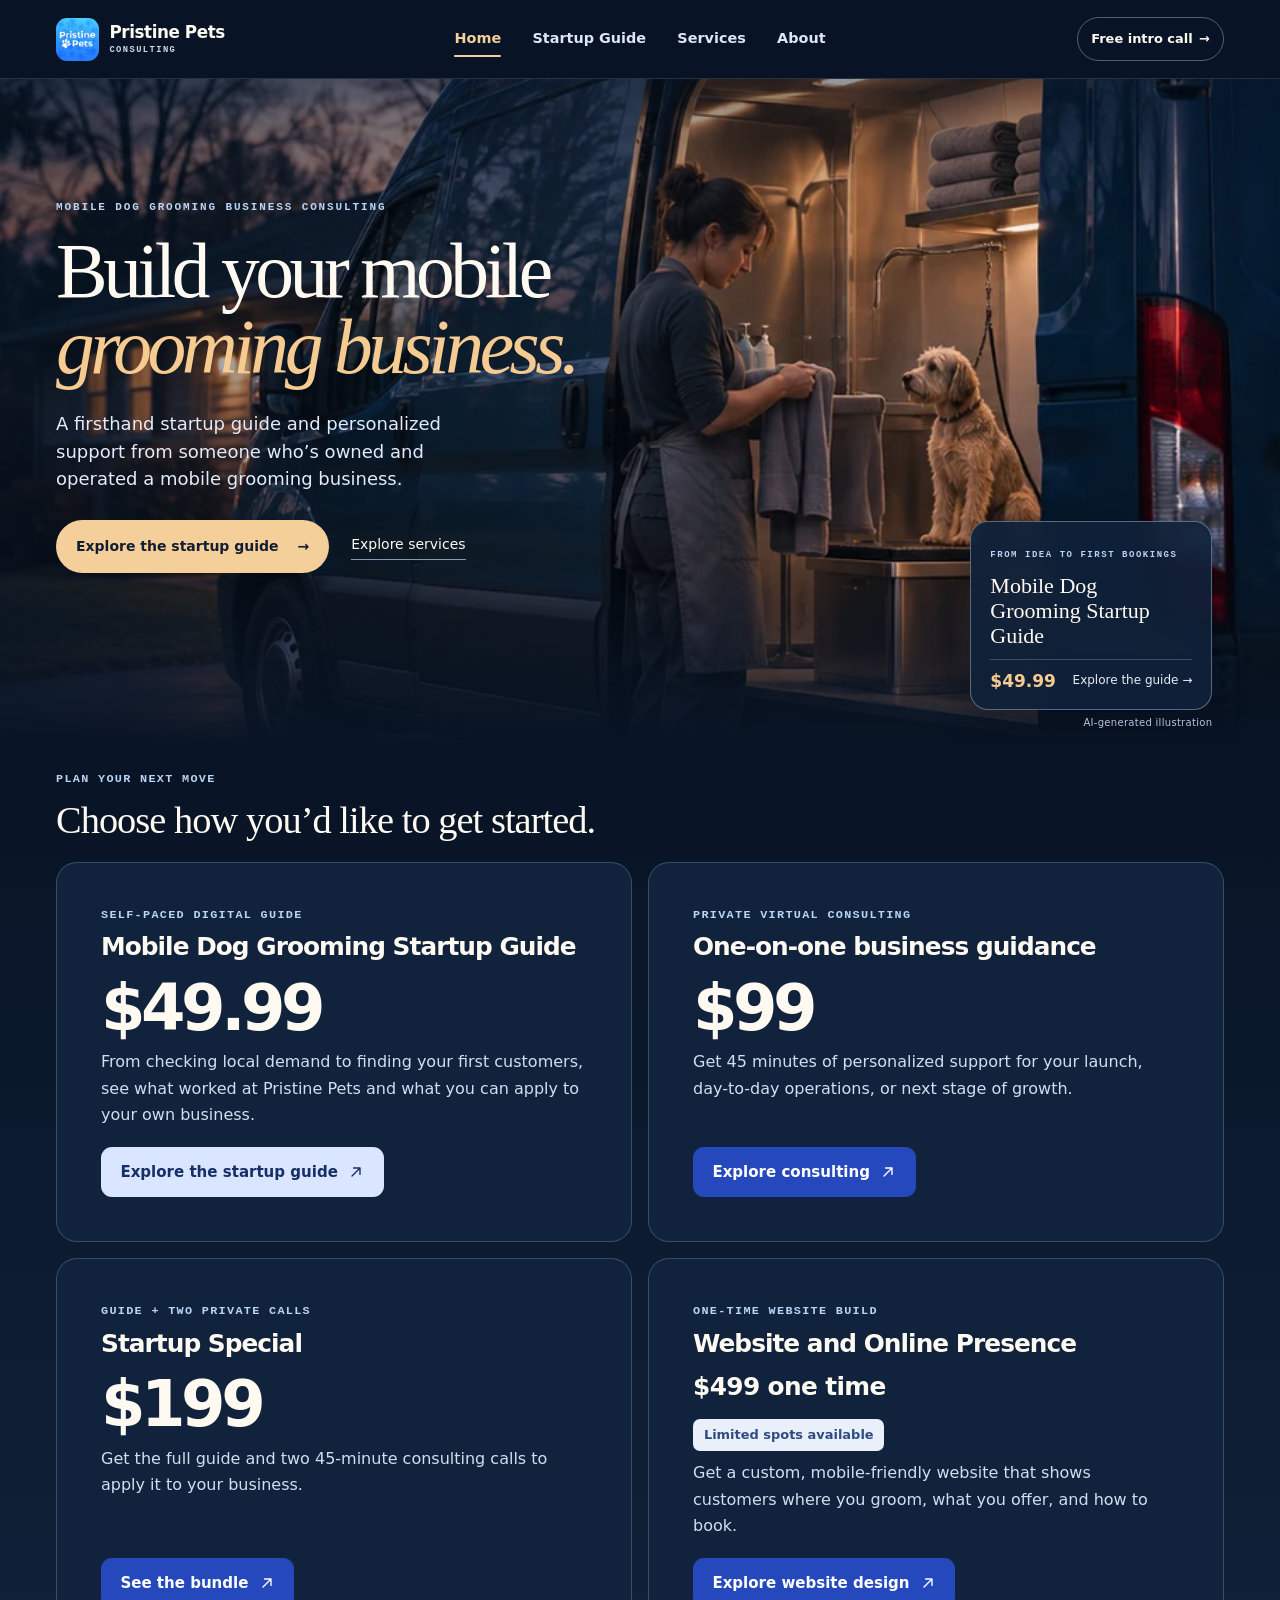
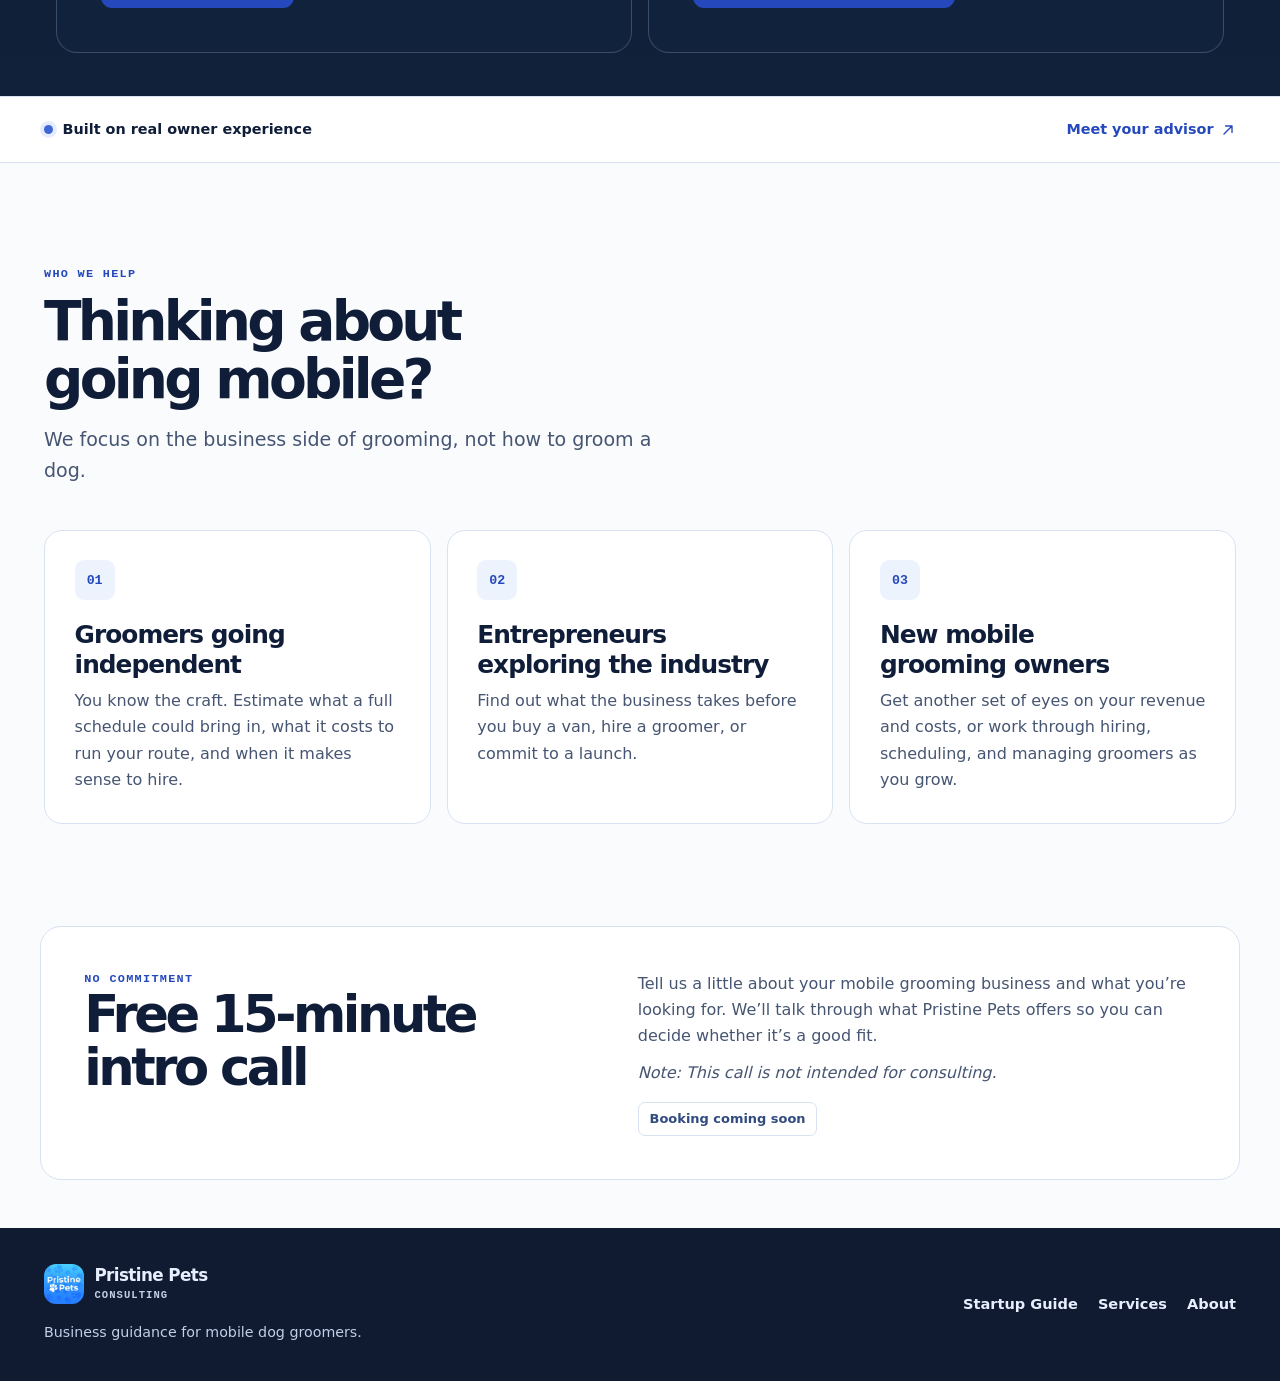
==== commit 8aa5c08a: "Keep the consulting masthead consistent and open the guide at the top" ====
--- a/index.html
+++ b/index.html
@@ -1,15 +1,15 @@
 <!doctype html>
-<html lang="en"><head><meta charset="utf-8"><meta name="viewport" content="width=device-width, initial-scale=1"><title>Pristine Pets Consulting | Mobile Dog Grooming Business Consulting</title><meta name="description" content="Plan a mobile dog grooming business with the $49.99 startup guide and virtual consulting from a former owner and operator."><link rel="icon" href="./pristine-pets-logo.webp"><link rel="stylesheet" href="./consulting.css?v=4"><link rel="stylesheet" href="./cinematic-home.css?v=2"></head>
+<html lang="en"><head><meta charset="utf-8"><meta name="viewport" content="width=device-width, initial-scale=1"><title>Pristine Pets Consulting | Mobile Dog Grooming Business Consulting</title><meta name="description" content="Plan a mobile dog grooming business with the $49.99 startup guide and virtual consulting from a former owner and operator."><link rel="icon" href="./pristine-pets-logo.webp"><link rel="stylesheet" href="./consulting.css?v=5"><link rel="stylesheet" href="./cinematic-home.css?v=2"><link rel="stylesheet" href="/consulting-nav.css"></head>
 <body class="page-home cinematic-home"><a class="skip" href="#main">Skip to content</a><header class="site-header"><div class="wrap header-inner">
 <a class="brand" href="/"><img class="mark" src="/pristine-pets-logo.webp" width="43" height="43" alt=""><span>Pristine Pets<small>Consulting</small></span></a>
 <nav class="site-nav" aria-label="Main"><a href="/" aria-current="page">Home</a><a href="/startup-guide/">Startup Guide</a><a href="/business-services/">Services</a><a href="/about/">About</a></nav>
 <a class="header-intro" href="/#intro-call">Free intro call <span aria-hidden="true">→</span></a>
 </div></header>
 <main id="main">
-<section class="scene"><picture class="hero-art" aria-hidden="true"><source media="(max-width:760px)" srcset="./images/home-blue-hour-mobile.webp"><img src="./images/home-blue-hour.webp" width="1672" height="941" alt="" fetchpriority="high"></picture><div class="hero-layout wrap"><div class="copy"><p class="eyebrow">Mobile dog grooming business consulting</p><h1>Build your mobile<br><em>grooming business.</em></h1><p>A firsthand startup guide and personalized support from someone who’s owned and operated a mobile grooming business.</p><div class="actions"><a class="btn" href="./startup-guide/#preview">Read the free preview <span>→</span></a><a class="text-link" href="./business-services/">Explore services</a></div></div><a class="card" href="./startup-guide/#preview"><span class="eyebrow">From idea to first bookings</span><strong>Mobile Dog Grooming Startup Guide</strong><span class="price"><b>$49.99</b><span>Preview the guide →</span></span></a><span class="scene-note">AI-generated illustration</span></div></section><section class="section home-options" aria-labelledby="next-step"><div class="wrap">
+<section class="scene"><picture class="hero-art" aria-hidden="true"><source media="(max-width:760px)" srcset="./images/home-blue-hour-mobile.webp"><img src="./images/home-blue-hour.webp" width="1672" height="941" alt="" fetchpriority="high"></picture><div class="hero-layout wrap"><div class="copy"><p class="eyebrow">Mobile dog grooming business consulting</p><h1>Build your mobile<br><em>grooming business.</em></h1><p>A firsthand startup guide and personalized support from someone who’s owned and operated a mobile grooming business.</p><div class="actions"><a class="btn" href="/startup-guide/">Explore the startup guide <span>→</span></a><a class="text-link" href="./business-services/">Explore services</a></div></div><a class="card" href="/startup-guide/"><span class="eyebrow">From idea to first bookings</span><strong>Mobile Dog Grooming Startup Guide</strong><span class="price"><b>$49.99</b><span>Explore the guide →</span></span></a><span class="scene-note">AI-generated illustration</span></div></section><section class="section home-options" aria-labelledby="next-step"><div class="wrap">
 <div class="section-heading"><p class="eyebrow">Plan your next move</p><h2 id="next-step">Choose how you’d like to get started.</h2></div>
 <div class="option-grid">
-<article class="offer home-guide"><p class="eyebrow">Self-paced digital guide</p><h3>Mobile Dog Grooming Startup Guide</h3><strong class="price">$49.99</strong><p class="price-note">From checking local demand to finding your first customers, see what worked at Pristine Pets and what you can apply to your own business.</p><a class="button" href="./startup-guide/#preview">Read the free preview <svg class="link-icon" width="16" height="16" viewBox="0 0 20 20" fill="none" stroke="currentColor" stroke-width="1.7" stroke-linecap="round" stroke-linejoin="round" aria-hidden="true"><path d="M5 15 15 5M7 5h8v8"/></svg></a></article>
+<article class="offer home-guide"><p class="eyebrow">Self-paced digital guide</p><h3>Mobile Dog Grooming Startup Guide</h3><strong class="price">$49.99</strong><p class="price-note">From checking local demand to finding your first customers, see what worked at Pristine Pets and what you can apply to your own business.</p><a class="button" href="/startup-guide/">Explore the startup guide <svg class="link-icon" width="16" height="16" viewBox="0 0 20 20" fill="none" stroke="currentColor" stroke-width="1.7" stroke-linecap="round" stroke-linejoin="round" aria-hidden="true"><path d="M5 15 15 5M7 5h8v8"/></svg></a></article>
 <article class="offer home-call"><p class="eyebrow">Private virtual consulting</p><h3>One-on-one business guidance</h3><strong class="price">$99</strong><p class="price-note">Get 45 minutes of personalized support for your launch, day-to-day operations, or next stage of growth.</p><a class="button" href="./business-services/#consulting">Explore consulting <svg class="link-icon" width="16" height="16" viewBox="0 0 20 20" fill="none" stroke="currentColor" stroke-width="1.7" stroke-linecap="round" stroke-linejoin="round" aria-hidden="true"><path d="M5 15 15 5M7 5h8v8"/></svg></a></article>
 <article class="offer home-bundle"><p class="eyebrow">Guide + two private calls</p><h3>Startup Special</h3><strong class="price">$199</strong><p class="price-note">Get the full guide and two 45-minute consulting calls to apply it to your business.</p><a class="button" href="./startup-guide/#startup-special">See the bundle <svg class="link-icon" width="16" height="16" viewBox="0 0 20 20" fill="none" stroke="currentColor" stroke-width="1.7" stroke-linecap="round" stroke-linejoin="round" aria-hidden="true"><path d="M5 15 15 5M7 5h8v8"/></svg></a></article>
 <article class="offer home-web"><p class="eyebrow">One-time website build</p><h3>Website and Online Presence</h3><p class="option-rate">$499 one time</p><p class="badge">Limited spots available</p><p class="price-note">Get a custom, mobile-friendly website that shows customers where you groom, what you offer, and how to book.</p><a class="button" href="./business-services/#website-support">Explore website design <svg class="link-icon" width="16" height="16" viewBox="0 0 20 20" fill="none" stroke="currentColor" stroke-width="1.7" stroke-linecap="round" stroke-linejoin="round" aria-hidden="true"><path d="M5 15 15 5M7 5h8v8"/></svg></a></article>
--- a/consulting.css
+++ b/consulting.css
@@ -29,15 +29,9 @@
 .skip:focus { top: 1rem; }
 a:focus-visible { outline: 3px solid #b85b1a; outline-offset: 5px; }
 
-.site-header { background: var(--white); border-bottom: 1px solid var(--line); }
-.header-inner { min-height: 84px; display: flex; align-items: center; justify-content: space-between; gap: 1.5rem; }
 .brand { display: inline-flex; align-items: center; gap: .65rem; text-decoration: none; font-size: 1.05rem; font-weight: 790; letter-spacing: -.035em; line-height: 1.12; flex: none; }
 .brand small { display: block; margin-top: 4px; font: 650 .66rem/1.15 var(--mono); letter-spacing: .1em; text-transform: uppercase; color: var(--sub); }
 .mark { width: 46px; height: 46px; object-fit: contain; flex: none; border-radius: 12px; }
-.site-nav { display: flex; align-items: center; gap: .23rem; padding: .24rem; background: #f3f6fb; border: 1px solid #e5ebf5; border-radius: 13px; }
-.site-nav a { display: flex; min-height: 44px; align-items: center; justify-content: center; padding: 0 .96rem; border-radius: 9px; white-space: nowrap; text-decoration: none; font-size: .9rem; font-weight: 670; color: var(--sub); }
-.site-nav a:hover { background: #e8effd; color: var(--accent); }
-.site-nav a[aria-current="page"] { background: var(--white); color: var(--accent); font-weight: 760; box-shadow: 0 1px 4px #2139681c; }
 
 .hero { background: var(--dark); color: var(--white); position: relative; }
 .compact-hero {
@@ -187,11 +181,8 @@
 }
 @media (max-width: 550px) {
   .wrap { width: calc(100% - 32px); }
-  .header-inner { display: grid; grid-template-columns: minmax(0,1fr); gap: .62rem; padding-block: .68rem; }
   .brand { justify-self: start; }
   .mark { width: 42px; height: 42px; }
-  .site-nav { display: grid; grid-template-columns: 1fr 1.52fr 1fr .92fr; gap: .12rem; }
-  .site-nav a { padding: 0 .12rem; font-size: .85rem; }
   .option-grid { grid-template-columns: 1fr; }
   .proof-inner { font-size: .8rem; }
   .footer-inner { flex-direction: column; align-items: start; }
@@ -199,7 +190,6 @@
 @media (max-width: 380px) {
   .proof-inner { gap: .45rem; }
   .proof-inner p { gap: .4rem; }
-  .site-nav a { font-size: .79rem; }
   .guide-steps { grid-template-columns: 1fr; }
   .guide-stage { min-height: 22.75rem; }
   .book { padding: .78rem .74rem .68rem .9rem; }
@@ -233,48 +223,12 @@
 .option-rate { font-size: clamp(1.15rem, 2.4vw, 1.55rem); font-weight: 730; line-height: 1.25; letter-spacing: -.025em; }
 .offer p.option-rate { color: var(--ink); }
 
-/* Shared masthead and a quieter companion palette for the interior pages. */
-.site-header { background: #081425; color: #fffaf1; border-bottom-color: #dce8ff24; }
-.site-header .wrap {
-  width: min(1320px, calc(100% - 112px));
-  min-height: 78px;
-  display: grid;
-  grid-template-columns: 1fr auto 1fr;
-  gap: .9rem;
-}
-.site-header .brand { justify-self: start; letter-spacing: -.025em; }
-.site-header .mark { width: 43px; height: 43px; border-radius: 11px; }
-.site-header .brand small { color: #cad9eb; font-size: .55rem; letter-spacing: .16em; }
-.site-header .site-nav { gap: clamp(.35rem, 1.45vw, 1.3rem); padding: 0; background: none; border: 0; }
-.site-header .site-nav a { position: relative; padding: 0 .4rem; color: #dde6f3; font-weight: 650; }
-.site-header .site-nav a:hover { background: #e1edff13; color: #fffaf1; }
-.site-header .site-nav a[aria-current="page"] { background: none; color: #f4cf99; box-shadow: none; }
-.site-header .site-nav a[aria-current="page"]::after {
-  content: ""; position: absolute; inset: auto .38rem .26rem; height: 2px; border-radius: 2px; background: #f4cf99;
-}
-.site-header a:focus-visible { outline-color: #f4cf99; outline-offset: 2px; }
-.header-intro {
-  justify-self: end; display: inline-flex; align-items: center; gap: .4rem; min-height: 44px; padding: 0 .82rem;
-  border: 1px solid #dce8ff58; border-radius: 100px; color: #fffaf1; text-decoration: none; white-space: nowrap;
-  font-size: .81rem; font-weight: 670;
-}
-.header-intro:hover { border-color: #f4cf99; color: #f4cf99; }
 .compact-hero { background: radial-gradient(ellipse at 88% 22%, #233d62, transparent 62%), #081425; }
 .compact-hero h1 { font-family: var(--serif); font-weight: 400; letter-spacing: -.05em; color: #fffaf1; }
 .compact-hero .eyebrow { color: #c7dbf6; }
 .compact-hero .button { background: #f4cf99; color: #101d32; border-radius: 100px; }
 .compact-hero .button:hover { background: #ffe1b6; }
 .compact-hero .price-aside h2 { color: #f4cf99; }
-@media (max-width: 900px) { .site-header .wrap { width: calc(100% - 48px); } }
-@media (max-width: 670px) {
-  .site-header .wrap { width: calc(100% - 32px); grid-template-columns: minmax(0,1fr) auto; gap: .22rem .5rem; padding-block: .55rem .2rem; }
-  .site-header .site-nav { grid-row: 2; grid-column: 1 / -1; display: grid; grid-template-columns: 1fr 1.52fr 1fr .92fr; gap: .1rem; }
-  .site-header .site-nav a { padding-inline: .16rem; }
-  .site-header .site-nav a[aria-current="page"]::after { inset-inline: 20%; }
-  .site-header .brand { font-size: .99rem; gap: .5rem; }
-  .site-header .mark { height: 37px; width: 37px; }
-  .header-intro { grid-column: 2; grid-row: 1; }
-}
 .guide-disclosure { margin-top: 1.15rem; }
 .guide-disclosure summary {
   cursor: pointer; display: inline-flex; align-items: center; gap: .65rem; min-height: 44px; padding: .46rem .9rem;
--- a/consulting-nav.css
+++ b/consulting-nav.css
@@ -0,0 +1,45 @@
+.site-header { background: var(--white); border-bottom: 1px solid var(--line); }
+.header-inner { min-height: 84px; display: flex; align-items: center; justify-content: space-between; gap: 1.5rem; }
+.site-nav { display: flex; align-items: center; gap: .23rem; padding: .24rem; background: #f3f6fb; border: 1px solid #e5ebf5; border-radius: 13px; }
+.site-nav a { display: flex; min-height: 44px; align-items: center; justify-content: center; padding: 0 .96rem; border-radius: 9px; white-space: nowrap; text-decoration: none; font-size: .9rem; font-weight: 670; color: var(--sub); }
+.site-nav a:hover { background: #e8effd; color: var(--accent); }
+.site-nav a[aria-current="page"] { background: var(--white); color: var(--accent); font-weight: 760; box-shadow: 0 1px 4px #2139681c; }
+
+/* Shared navigation on every public consulting page. */
+.site-header { background: #081425; color: #fffaf1; border-bottom-color: #dce8ff24; }
+.site-header .wrap {
+  width: min(1320px, calc(100% - 112px));
+  min-height: 78px;
+  display: grid;
+  grid-template-columns: 1fr auto 1fr;
+  gap: .9rem;
+}
+.site-header .brand { justify-self: start; letter-spacing: -.025em; }
+.site-header .mark { width: 43px; height: 43px; border-radius: 11px; }
+.site-header .brand small { color: #cad9eb; font-size: .55rem; letter-spacing: .16em; }
+.site-header .site-nav { gap: clamp(.35rem, 1.45vw, 1.3rem); padding: 0; background: none; border: 0; }
+.site-header .site-nav a { position: relative; padding: 0 .4rem; color: #dde6f3; font-weight: 650; }
+.site-header .site-nav a:hover { background: #e1edff13; color: #fffaf1; }
+.site-header .site-nav a[aria-current="page"] { background: none; color: #f4cf99; box-shadow: none; }
+.site-header .site-nav a[aria-current="page"]::after {
+  content: ""; position: absolute; inset: auto .38rem .26rem; height: 2px; border-radius: 2px; background: #f4cf99;
+}
+.site-header a:focus-visible { outline-color: #f4cf99; outline-offset: 2px; }
+.header-intro {
+  justify-self: end; display: inline-flex; align-items: center; gap: .4rem; min-height: 44px; padding: 0 .82rem;
+  border: 1px solid #dce8ff58; border-radius: 100px; color: #fffaf1; text-decoration: none; white-space: nowrap;
+  font-size: .81rem; font-weight: 670;
+}
+.header-intro:hover { border-color: #f4cf99; color: #f4cf99; }
+@media (max-width: 900px) { .site-header .wrap { width: calc(100% - 48px); } }
+@media (max-width: 670px) {
+  .site-header .wrap { width: calc(100% - 32px); grid-template-columns: minmax(0,1fr) auto; gap: .22rem .5rem; padding-block: .55rem .2rem; }
+  .site-header .site-nav { grid-row: 2; grid-column: 1 / -1; display: grid; grid-template-columns: 1fr 1.52fr 1fr .92fr; gap: .1rem; }
+  .site-header .site-nav a { padding-inline: .16rem; font-size: .85rem; }
+  .site-header .site-nav a[aria-current="page"]::after { inset-inline: 20%; }
+  .site-header .brand { font-size: .99rem; gap: .5rem; }
+  .site-header .mark { height: 37px; width: 37px; }
+  .header-intro { grid-column: 2; grid-row: 1; }
+}
+
+@media (max-width: 380px) { .site-header .site-nav a { font-size: .79rem; } }
